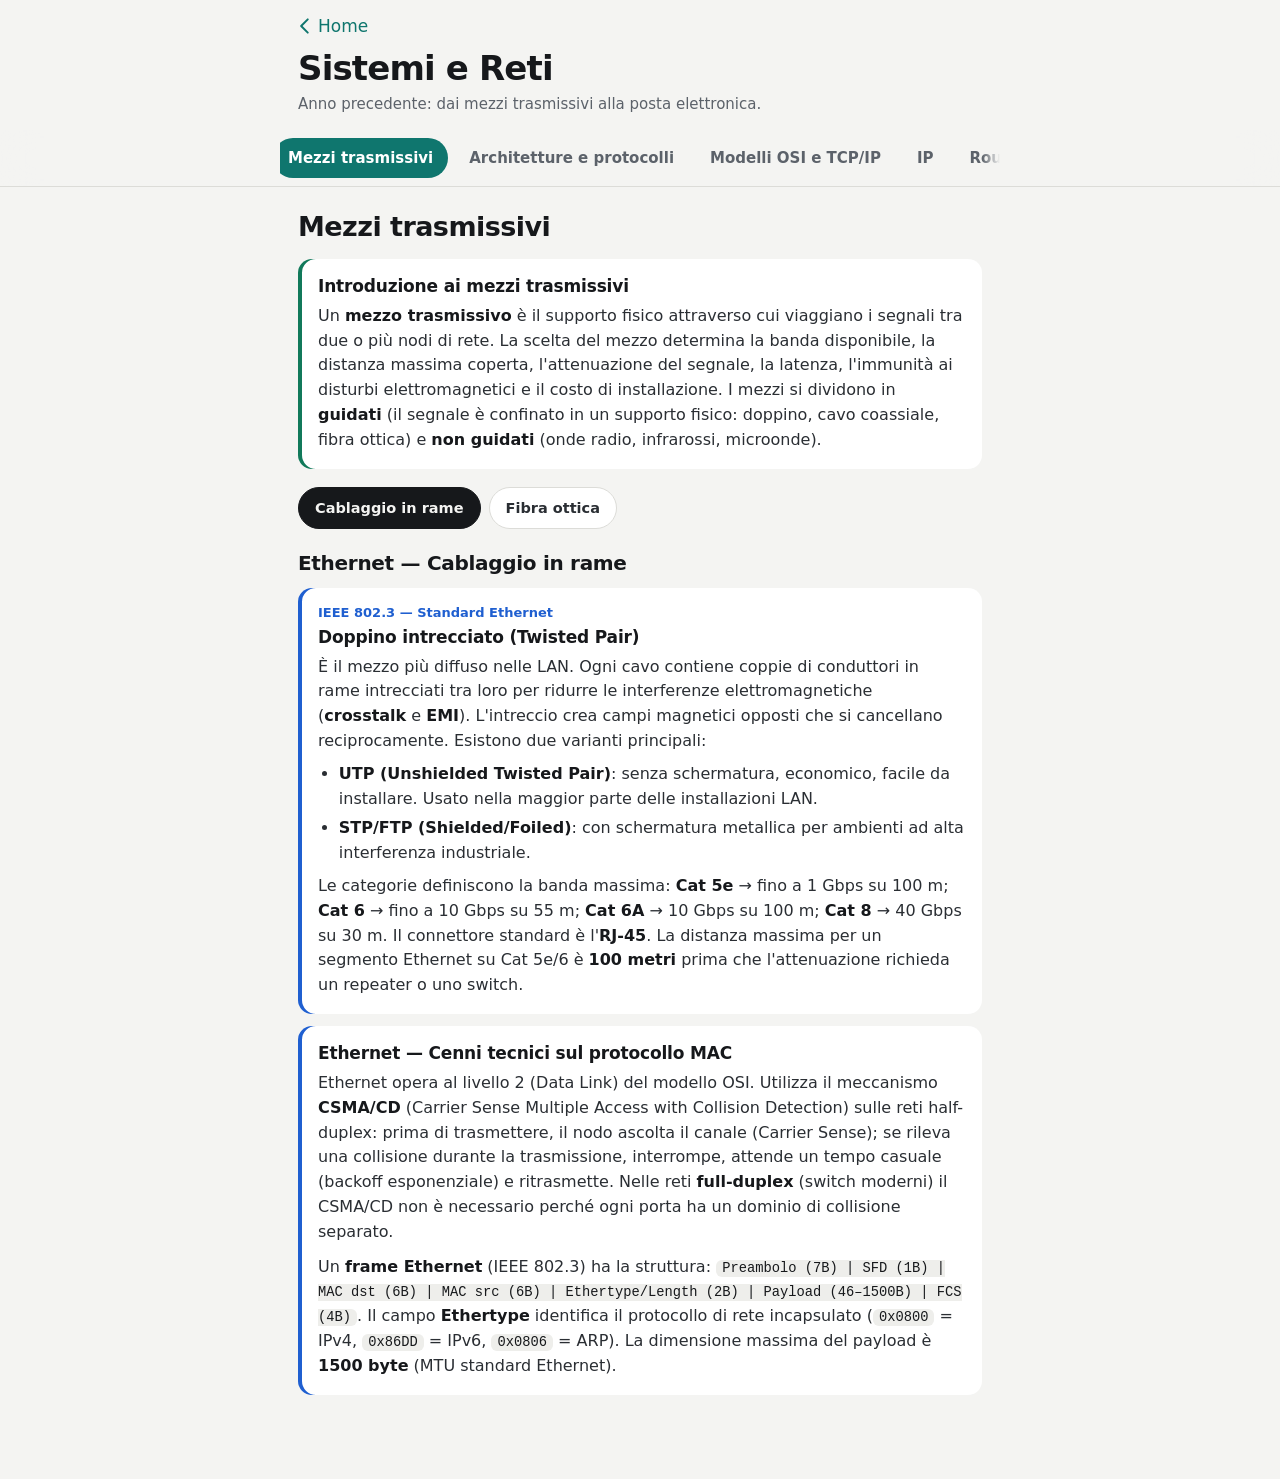
==== docs/anno-precedente/index.html @ b53a3a9b "Rework totale: nuovo stile mobile-first per iPhone (app da schermata Home), pagina anno precedente d" ====
<!DOCTYPE html>
<html lang="it">
<head>
<meta charset="UTF-8">
<meta name="viewport" content="width=device-width, initial-scale=1, viewport-fit=cover">
<meta name="theme-color" content="#f4f4f2" media="(prefers-color-scheme: light)">
<meta name="theme-color" content="#0b0c0e" media="(prefers-color-scheme: dark)">
<meta name="apple-mobile-web-app-capable" content="yes">
<meta name="mobile-web-app-capable" content="yes">
<meta name="apple-mobile-web-app-status-bar-style" content="default">
<meta name="apple-mobile-web-app-title" content="Reti 25/26">
<meta name="format-detection" content="telephone=no">
<title>Sistemi e Reti, anno precedente | SAGGIN s.r.l.</title>
<link rel="manifest" href="../manifest.webmanifest">
<link rel="icon" href="../assets/icon-192.png">
<link rel="apple-touch-icon" href="../assets/icon-180.png">
<link rel="stylesheet" href="../assets/style.css">
</head>
<body class="t-prec">

<header class="page-head">
  <div class="wrap">
    <a class="back" href="../"><svg viewBox="0 0 20 20" fill="none" stroke="currentColor" stroke-width="1.8" stroke-linecap="round" stroke-linejoin="round" aria-hidden="true"><path d="M12.5 4l-6 6 6 6"/></svg>Home</a>
    <h1>Sistemi e Reti</h1>
    <p class="lead">Anno precedente: dai mezzi trasmissivi alla posta elettronica.</p>
  </div>
</header>

<nav class="tabs" aria-label="Capitoli">
  <div class="tabs-inner">
    <button aria-selected="true" data-chapter="mezzi">Mezzi trasmissivi</button>
    <button aria-selected="false" data-chapter="architetture">Architetture e protocolli</button>
    <button aria-selected="false" data-chapter="osi">Modelli OSI e TCP/IP</button>
    <button aria-selected="false" data-chapter="ip">IP</button>
    <button aria-selected="false" data-chapter="router">Router</button>
    <button aria-selected="false" data-chapter="dns">DNS</button>
    <button aria-selected="false" data-chapter="dhcp">DHCP</button>
    <button aria-selected="false" data-chapter="trasporto">Livello trasporto</button>
    <button aria-selected="false" data-chapter="email">Posta elettronica</button>
  </div>
</nav>

<main class="wrap content">

<!-- ===== MEZZI TRASMISSIVI ===== -->
<section id="mezzi" class="section visible">
  <h2 class="chapter-title">Mezzi trasmissivi</h2>

  <div class="block green">
    <div class="btitle">Introduzione ai mezzi trasmissivi</div>
    <p>Un <strong>mezzo trasmissivo</strong> è il supporto fisico attraverso cui viaggiano i segnali tra due o più nodi di rete. La scelta del mezzo determina la banda disponibile, la distanza massima coperta, l'attenuazione del segnale, la latenza, l'immunità ai disturbi elettromagnetici e il costo di installazione. I mezzi si dividono in <strong>guidati</strong> (il segnale è confinato in un supporto fisico: doppino, cavo coassiale, fibra ottica) e <strong>non guidati</strong> (onde radio, infrarossi, microonde).</p>
  </div>

  <div class="sub-nav">
    <button class="on" data-sub="mezzi-rame">Cablaggio in rame</button>
    <button data-sub="mezzi-fibra">Fibra ottica</button>
  </div>

  <div id="mezzi-rame" class="sub-section visible">
    <h3 class="sep">Ethernet — Cablaggio in rame</h3>
    <div class="block blue">
      <div class="byear">IEEE 802.3 — Standard Ethernet</div>
      <div class="btitle">Doppino intrecciato (Twisted Pair)</div>
      <p>È il mezzo più diffuso nelle LAN. Ogni cavo contiene coppie di conduttori in rame intrecciati tra loro per ridurre le interferenze elettromagnetiche (<strong>crosstalk</strong> e <strong>EMI</strong>). L'intreccio crea campi magnetici opposti che si cancellano reciprocamente. Esistono due varianti principali:</p>
      <ul>
        <li><strong>UTP (Unshielded Twisted Pair)</strong>: senza schermatura, economico, facile da installare. Usato nella maggior parte delle installazioni LAN.</li>
        <li><strong>STP/FTP (Shielded/Foiled)</strong>: con schermatura metallica per ambienti ad alta interferenza industriale.</li>
      </ul>
      <p style="margin-top:8px">Le categorie definiscono la banda massima: <strong>Cat 5e</strong> → fino a 1 Gbps su 100 m; <strong>Cat 6</strong> → fino a 10 Gbps su 55 m; <strong>Cat 6A</strong> → 10 Gbps su 100 m; <strong>Cat 8</strong> → 40 Gbps su 30 m. Il connettore standard è l'<strong>RJ-45</strong>. La distanza massima per un segmento Ethernet su Cat 5e/6 è <strong>100 metri</strong> prima che l'attenuazione richieda un repeater o uno switch.</p>
    </div>
    <div class="block blue">
      <div class="btitle">Ethernet — Cenni tecnici sul protocollo MAC</div>
      <p>Ethernet opera al livello 2 (Data Link) del modello OSI. Utilizza il meccanismo <strong>CSMA/CD</strong> (Carrier Sense Multiple Access with Collision Detection) sulle reti half-duplex: prima di trasmettere, il nodo ascolta il canale (Carrier Sense); se rileva una collisione durante la trasmissione, interrompe, attende un tempo casuale (backoff esponenziale) e ritrasmette. Nelle reti <strong>full-duplex</strong> (switch moderni) il CSMA/CD non è necessario perché ogni porta ha un dominio di collisione separato.</p>
      <p>Un <strong>frame Ethernet</strong> (IEEE 802.3) ha la struttura: <code>Preambolo (7B) | SFD (1B) | MAC dst (6B) | MAC src (6B) | Ethertype/Length (2B) | Payload (46–1500B) | FCS (4B)</code>. Il campo <strong>Ethertype</strong> identifica il protocollo di rete incapsulato (<code>0x0800</code> = IPv4, <code>0x86DD</code> = IPv6, <code>0x0806</code> = ARP). La dimensione massima del payload è <strong>1500 byte</strong> (MTU standard Ethernet).</p>
    </div>
  </div>

  <div id="mezzi-fibra" class="sub-section">
    <h3 class="sep">Fibra ottica — Il mezzo ad alte prestazioni</h3>
    <div class="block green">
      <div class="byear">Principio fisico — Riflessione totale interna</div>
      <div class="btitle">Come funziona la fibra ottica</div>
      <p>La fibra ottica trasmette dati sotto forma di <strong>impulsi luminosi</strong> (fotoni) attraverso un sottile filamento di vetro o silice. Il funzionamento si basa sul principio fisico della <strong>riflessione totale interna</strong>: quando un raggio di luce viaggia da un mezzo più denso (core) a uno meno denso (cladding), e l'angolo di incidenza supera il <strong>angolo critico</strong> θ<sub>c</sub>, la luce viene completamente riflessa verso l'interno e non fuoriesce.</p>
      <p>La legge di Snell governa il fenomeno: <code>n₁ · sin(θ₁) = n₂ · sin(θ₂)</code>. Quando <code>θ₁ ≥ θ_c = arcsin(n₂/n₁)</code> si ha riflessione totale. Il <strong>core</strong> ha un indice di rifrazione n₁ leggermente superiore al <strong>cladding</strong> (n₂), tipicamente n₁ ≈ 1.48 e n₂ ≈ 1.46. Intorno al cladding è presente una <strong>jacket</strong> protettiva in polimero. La luce rimane intrappolata nel core e si propaga per rimbalzo lungo tutta la lunghezza della fibra senza dispersione laterale, con attenuazione estremamente bassa (<strong>0.2 dB/km</strong> nella finestra a 1550 nm).</p>
    </div>
    <div class="grid2">
      <div class="card-small green">
        <span class="badge">SMF — Single-Mode Fiber</span>
        <div class="ct">Fibra monomodale</div>
        <ul>
          <li>Diametro del core: <strong>8–10 µm</strong></li>
          <li>Un solo modo di propagazione della luce</li>
          <li>Sorgente luminosa: <strong>laser</strong> (LED non sufficiente)</li>
          <li>Lunghezze d'onda operative: 1310 nm, 1550 nm</li>
          <li>Distanza massima: <strong>decine–centinaia di km</strong></li>
          <li>Banda: praticamente illimitata (Tbps con WDM)</li>
          <li>Dispersione cromatica trascurabile</li>
          <li>Usata in backbone, WAN, reti metropolitane, intercontinentale</li>
        </ul>
      </div>
      <div class="card-small blue">
        <span class="badge">MMF — Multi-Mode Fiber</span>
        <div class="ct">Fibra multimodale</div>
        <ul>
          <li>Diametro del core: <strong>50–62.5 µm</strong></li>
          <li>Più modi di propagazione simultanei</li>
          <li>Sorgente luminosa: <strong>LED o VCSEL</strong></li>
          <li>Lunghezze d'onda operative: 850 nm, 1300 nm</li>
          <li>Distanza massima: <strong>300–550 m</strong> (a 10 Gbps)</li>
          <li>Problema: <strong>dispersione modale</strong> → i modi arrivano in tempi diversi</li>
          <li>Profilo indice step-index o graded-index (riduce la dispersione)</li>
          <li>Usata in LAN, data center, campus</li>
        </ul>
      </div>
    </div>
    <div class="block teal">
      <div class="btitle">Vantaggi della fibra rispetto al rame</div>
      <ul>
        <li><strong>Banda</strong>: ordini di grandezza superiori al rame. Con il <strong>WDM (Wavelength Division Multiplexing)</strong> si trasmettono contemporaneamente decine/centinaia di lunghezze d'onda sullo stesso core, moltiplicando la capacità.</li>
        <li><strong>Attenuazione bassissima</strong>: 0.2 dB/km vs ~10 dB/km del rame → distanze enormi senza amplificazione.</li>
        <li><strong>Immunità EMI</strong>: il segnale è luminoso, non elettrico → nessun disturbo da campi elettromagnetici, nessun crosstalk.</li>
        <li><strong>Sicurezza</strong>: non irradia segnale, difficilissimo da intercettare senza interrompere la comunicazione.</li>
        <li><strong>Leggerezza e dimensioni</strong>: un singolo cavo può contenere centinaia di fibre.</li>
      </ul>
    </div>
  </div>
</section>

<!-- ===== ARCHITETTURE & PROTOCOLLI ===== -->
<section id="architetture" class="section">
  <h2 class="chapter-title">Architetture e protocolli</h2>

  <div class="block green">
    <div class="btitle">Cosa si intende per architettura di rete</div>
    <p>Un'<strong>architettura di rete</strong> definisce la struttura organizzativa dei nodi di comunicazione, i ruoli che essi assumono e le modalità con cui interagiscono. Le due architetture fondamentali sono il modello <strong>client-server</strong> e il modello <strong>peer-to-peer (P2P)</strong>. In client-server un nodo (server) eroga servizi e un altro (client) li consuma, con ruoli asimmetrici e fissi; in P2P ogni nodo può assumere entrambi i ruoli indifferentemente. Parallelamente, il concetto di <strong>protocollo</strong> definisce l'insieme formale di regole sintattiche e semantiche che governano lo scambio di messaggi tra entità comunicanti.</p>
  </div>

  <h3 class="sep">Connection-oriented vs connectionless</h3>
  <div class="grid2">
    <div class="card-small blue">
      <span class="badge">Connection-Oriented</span>
      <div class="ct">Orientato alla connessione</div>
      <p style="margin-bottom:8px">Prima di trasferire dati viene stabilita una <strong>connessione logica</strong> tra mittente e destinatario mediante una procedura di <em>handshake</em>. Questa fase negozia i parametri della sessione (numeri di sequenza, dimensione delle finestre, ecc.) e alloca le risorse necessarie. I dati vengono trasmessi lungo il canale stabilito e la connessione viene esplicitamente chiusa al termine.</p>
      <ul>
        <li>Garantisce ordinamento, affidabilità, controllo di flusso</li>
        <li>Overhead maggiore per l'instaurazione e il teardown</li>
        <li>Stato mantenuto nei nodi per tutta la durata della sessione</li>
        <li><strong>Esempio paradigmatico</strong>: TCP (three-way handshake SYN/SYN-ACK/ACK)</li>
        <li>Usato per trasferimento file, navigazione web, SSH, SMTP</li>
      </ul>
    </div>
    <div class="card-small purple">
      <span class="badge">Connectionless</span>
      <div class="ct">Senza connessione</div>
      <p style="margin-bottom:8px">Non esiste fase di instaurazione della connessione. Ogni unità dati (<strong>datagramma</strong>) è trasmessa in modo indipendente, contiene tutte le informazioni di indirizzamento necessarie e può percorrere percorsi diversi nella rete. Non c'è garanzia di consegna, di ordinamento, né di assenza di duplicati.</p>
      <ul>
        <li>Overhead minimo: nessuna negoziazione, nessuna teardown</li>
        <li>Latenza bassa, adatto a traffico burst</li>
        <li>Nessuno stato mantenuto per la sessione</li>
        <li><strong>Esempio paradigmatico</strong>: UDP, IP, ICMP</li>
        <li>Usato per DNS, streaming real-time, gaming, SNMP, VoIP</li>
      </ul>
    </div>
  </div>

  <h3 class="sep">Stateful vs stateless</h3>
  <div class="grid2">
    <div class="card-small green">
      <span class="badge">Stateful</span>
      <div class="ct">Con mantenimento di stato</div>
      <p style="margin-bottom:8px">Un protocollo (o servizio) è <strong>stateful</strong> quando il server mantiene informazioni sullo stato della sessione tra una richiesta e la successiva. Il server ricorda il contesto della comunicazione: dati già scambiati, autenticazione avvenuta, parametri negoziati.</p>
      <ul>
        <li>Il server tiene in memoria il <em>session state</em> per ogni client attivo</li>
        <li>Consente operazioni dipendenti dal contesto precedente</li>
        <li>Scalabilità più complessa (stato distribuito)</li>
        <li><strong>Esempi</strong>: TCP (mantiene stato di connessione), FTP (mantiene il canale di controllo), firewall stateful (traccia connessioni aperte)</li>
      </ul>
    </div>
    <div class="card-small amber">
      <span class="badge">Stateless</span>
      <div class="ct">Senza mantenimento di stato</div>
      <p style="margin-bottom:8px">Un protocollo è <strong>stateless</strong> quando ogni richiesta è completamente autonoma e indipendente: il server non mantiene alcuna informazione sulle richieste precedenti dello stesso client. Ogni messaggio deve contenere tutte le informazioni necessarie all'elaborazione.</p>
      <ul>
        <li>Scalabilità orizzontale semplice: qualsiasi server può gestire qualsiasi richiesta</li>
        <li>Fault tolerance maggiore: nessuno stato da ripristinare dopo un crash</li>
        <li>Ogni richiesta è autocontenuta</li>
        <li><strong>Esempi</strong>: HTTP/1.x (nativamente stateless; i cookie simulano lo stato), UDP, IP, DNS (ogni query è indipendente)</li>
      </ul>
    </div>
  </div>
  <div class="highlight">La distinzione connection-oriented/connectionless opera a livello di trasporto e riguarda la gestione della sessione di comunicazione. La distinzione stateful/stateless opera a livello applicativo e riguarda il mantenimento del contesto tra richieste successive. I due assi sono ortogonali: si può avere un protocollo connection-oriented stateless (HTTP su TCP) o connectionless stateful (alcuni firewall che tracciano sessioni UDP).</div>
</section>

<!-- ===== OSI / TCP-IP ===== -->
<section id="osi" class="section">
  <h2 class="chapter-title">Modelli OSI e TCP/IP</h2>

  <div class="block green">
    <div class="btitle">Il modello di riferimento: perché stratificare?</div>
    <p>La stratificazione (<strong>layering</strong>) è il principio architetturale fondamentale delle reti moderne. Decompone il problema complesso della comunicazione in strati indipendenti, ciascuno con responsabilità ben definite. Ogni strato offre servizi allo strato superiore tramite un'<strong>interfaccia</strong> e utilizza i servizi dello strato inferiore. Due entità sullo stesso strato in host diversi comunicano tramite un <strong>protocollo</strong> orizzontale. I vantaggi sono: modularità, interoperabilità, possibilità di sostituire l'implementazione di un layer senza toccare gli altri.</p>
  </div>

  <div class="sub-nav">
    <button class="on" data-sub="osi-osimodel">Modello OSI</button>
    <button data-sub="osi-tcpip">Modello TCP/IP</button>
  </div>

  <div id="osi-osimodel" class="sub-section visible">
    <h3 class="sep">Modello OSI — ISO/IEC 7498</h3>
    <div class="card">
      <div class="card-title">I 7 livelli del modello OSI</div>
      <div class="block blue">
        <div class="byear">Layer 7</div>
        <div class="btitle">Application</div>
        <p>Interfaccia con le applicazioni utente. Fornisce servizi di rete direttamente alle applicazioni (HTTP, FTP, SMTP, DNS, SNMP). Gestisce la semantica dei dati scambiati.</p>
      </div>
      <div class="block blue">
        <div class="byear">Layer 6</div>
        <div class="btitle">Presentation</div>
        <p>Traduzione, codifica, compressione e cifratura dei dati. Garantisce che i dati prodotti da un'applicazione siano leggibili da un'altra (es. conversione ASCII↔EBCDIC, TLS/SSL).</p>
      </div>
      <div class="block blue">
        <div class="byear">Layer 5</div>
        <div class="btitle">Session</div>
        <p>Gestione delle sessioni di comunicazione: instaurazione, mantenimento, sincronizzazione e terminazione. Gestisce i checkpoint per recovery dei dati (es. RPC, NetBIOS).</p>
      </div>
      <div class="block teal">
        <div class="byear">Layer 4</div>
        <div class="btitle">Transport <span class="pill imp">TCP / UDP</span></div>
        <p>Comunicazione end-to-end tra processi. Multiplexing tramite porte. Affidabilità (TCP), controllo di flusso, controllo di congestione, o servizio best-effort (UDP). La PDU è il <strong>segmento</strong> (TCP) o <strong>datagramma</strong> (UDP).</p>
      </div>
      <div class="block amber">
        <div class="byear">Layer 3</div>
        <div class="btitle">Network <span class="pill imp">IP / Router</span></div>
        <p>Instradamento (routing) dei pacchetti attraverso reti eterogenee. Indirizzamento logico (IPv4, IPv6). Frammentazione/reassembling. La PDU è il <strong>pacchetto</strong>. Dispositivo chiave: il <strong>router</strong>.</p>
      </div>
      <div class="block amber">
        <div class="byear">Layer 2</div>
        <div class="btitle">Data Link <span class="pill imp">MAC / Switch</span></div>
        <p>Trasmissione affidabile su singolo link fisico. Indirizzamento fisico (MAC address 48 bit). Framing, rilevazione errori (CRC/FCS), controllo di accesso al mezzo (CSMA/CD). La PDU è il <strong>frame</strong>. Dispositivo: <strong>switch</strong>.</p>
      </div>
      <div class="block red" style="margin-bottom:0">
        <div class="byear">Layer 1</div>
        <div class="btitle">Physical</div>
        <p>Trasmissione di bit grezzi sul mezzo fisico. Definisce tensioni, frequenze, codifiche del segnale (NRZ, Manchester), connettori, cablaggi. La PDU è il <strong>bit</strong>.</p>
      </div>
    </div>
  </div>

  <div id="osi-tcpip" class="sub-section">
    <h3 class="sep">Modello TCP/IP — Stack Internet (DoD)</h3>
    <div class="card">
      <div class="card-title">Il modello a 4 layer del TCP/IP</div>
      <p style="margin-bottom:12px">Il modello TCP/IP (detto anche DoD o Internet Model) è il riferimento pratico su cui è costruita Internet. Ha 4 layer che collassano i 7 livelli OSI in un'architettura più pragmatica:</p>
      <div class="block green">
        <div class="byear">Layer 4 — Application</div>
        <p>Incorpora i layer OSI 5, 6, 7. I protocolli applicativi gestiscono direttamente sessione, presentazione e applicazione senza distinzione formale. Esempi: <strong>HTTP/HTTPS, DNS, DHCP, FTP, SMTP, SSH, SNMP, Telnet</strong>.</p>
      </div>
      <div class="block teal">
        <div class="byear">Layer 3 — Transport</div>
        <p>Corrisponde al layer 4 OSI. I due protocolli fondamentali sono <strong>TCP</strong> (connection-oriented, affidabile) e <strong>UDP</strong> (connectionless, best-effort). Fornisce multiplexing via numeri di porta.</p>
      </div>
      <div class="block amber">
        <div class="byear">Layer 2 — Internet</div>
        <p>Corrisponde al layer 3 OSI. Protocollo principale: <strong>IP</strong> (IPv4/IPv6). Responsabile dell'indirizzamento logico e del routing inter-rete. Protocolli ausiliari: <strong>ICMP</strong> (controllo ed errori), <strong>ARP</strong> (risoluzione IP→MAC), <strong>OSPF, BGP</strong> (routing dinamico).</p>
      </div>
      <div class="block red">
        <div class="byear">Layer 1 — Network Access (Link)</div>
        <p>Incorpora i layer OSI 1 e 2. Gestisce la trasmissione fisica e il framing sul singolo link. Dipende dalla tecnologia: Ethernet, Wi-Fi (IEEE 802.11), PPP, DSL, ecc.</p>
      </div>
      <div class="highlight" style="margin-bottom:0">Il modello OSI è un modello di riferimento teorico-normativo; il TCP/IP è il modello implementato realmente. OSI è utile per la didattica e per descrivere le responsabilità; TCP/IP è ciò che gira su ogni dispositivo connesso a Internet.</div>
    </div>
    <div class="card">
      <div class="card-title">Incapsulamento (Encapsulation) — il processo fondamentale</div>
      <p>Quando un'applicazione invia dati, ogni layer aggiunge la propria <strong>intestazione (header)</strong> al payload ricevuto dal layer superiore. Questo processo è detto <strong>incapsulamento</strong>. In ricezione avviene il processo inverso (<strong>decapsulamento</strong>). La PDU (Protocol Data Unit) cambia nome a ogni livello:</p>
      <ul style="margin-top:8px">
        <li>Livello Applicazione → <strong>Message/Data</strong></li>
        <li>Livello Trasporto (TCP) → <strong>Segmento</strong> (aggiunge header TCP)</li>
        <li>Livello Internet (IP) → <strong>Pacchetto/Datagramma IP</strong> (aggiunge header IP)</li>
        <li>Livello Data Link → <strong>Frame</strong> (aggiunge header MAC + FCS)</li>
        <li>Livello Fisico → <strong>Bit</strong></li>
      </ul>
      <p style="margin-top:8px">Due host sullo stesso link fisico comunicano scambiando <strong>frame</strong>; due host su reti diverse comunicano scambiando <strong>pacchetti IP</strong>, ognuno dei quali viene incapsulato in frame diversi a ogni hop intermedio.</p>
    </div>
  </div>
</section>

<!-- ===== IP ===== -->
<section id="ip" class="section">
  <h2 class="chapter-title">IP</h2>

  <div class="block green">
    <div class="btitle">IP — Internet Protocol</div>
    <p>Il protocollo IP opera al livello 3 (Network/Internet) ed è il protocollo di instradamento universale di Internet. È un protocollo <strong>connectionless</strong> e <strong>best-effort</strong>: non offre garanzie di consegna, di ordinamento, né di assenza di duplicati. Ogni pacchetto è instradato indipendentemente dagli altri. L'affidabilità è delegata ai livelli superiori (TCP). IP fornisce due servizi fondamentali: <strong>indirizzamento logico</strong> (indirizzi IP) e <strong>instradamento</strong> (routing) dei datagrammi attraverso reti eterogenee.</p>
  </div>

  <div class="sub-nav">
    <button class="on" data-sub="ip-ipheader">Protocollo IP</button>
    <button data-sub="ip-ipaddr">Indirizzamento IP</button>
  </div>

  <div id="ip-ipheader" class="sub-section visible">
    <h3 class="sep">Header IPv4 — Struttura completa (senza opzionali)</h3>
    <div class="hdr">
      <div class="hdr-ruler"><span>0–7</span><span>8–15</span><span>16–23</span><span>24–31</span></div>
      <div class="hdr-rows">
        <div class="hdr-row"><span class="hdr-off">0</span><div class="hdr-fields">
          <div class="hdr-f green" style="--w:4;min-width:48px">Version<small>4 bit</small></div>
          <div class="hdr-f blue" style="--w:4">IHL<small>4 bit</small></div>
          <div class="hdr-f amber" style="--w:8">DSCP / ToS<small>8 bit</small></div>
          <div class="hdr-f purple" style="--w:16">Total Length<small>16 bit</small></div>
        </div></div>
        <div class="hdr-row"><span class="hdr-off">4</span><div class="hdr-fields">
          <div class="hdr-f red" style="--w:16">Identification<small>16 bit</small></div>
          <div class="hdr-f cyan" style="--w:3;min-width:42px">Flags<small>3 bit</small></div>
          <div class="hdr-f teal" style="--w:13">Fragment Offset<small>13 bit</small></div>
        </div></div>
        <div class="hdr-row"><span class="hdr-off">8</span><div class="hdr-fields">
          <div class="hdr-f amber" style="--w:8">TTL<small>8 bit</small></div>
          <div class="hdr-f blue" style="--w:8">Protocol<small>8 bit</small></div>
          <div class="hdr-f red" style="--w:16">Header Checksum<small>16 bit</small></div>
        </div></div>
        <div class="hdr-row"><span class="hdr-off">12</span><div class="hdr-fields">
          <div class="hdr-f green" style="--w:32">Source IP Address<small>32 bit</small></div>
        </div></div>
        <div class="hdr-row"><span class="hdr-off">16</span><div class="hdr-fields">
          <div class="hdr-f purple" style="--w:32">Destination IP Address<small>32 bit</small></div>
        </div></div>
      </div>
      <div class="hdr-note">Numeri a sinistra: offset in byte. Intestazione minima: 20 byte.</div>
    </div>

    <h3 class="sep">Descrizione dettagliata di ogni campo dell'header IPv4</h3>
    <div class="block green">
      <div class="byear">Version — 4 bit</div>
      <div class="btitle">Versione del protocollo IP</div>
      <p>Indica la versione del protocollo IP. Per IPv4 il valore è <code>0100</code> (decimale 4); per IPv6 è <code>0110</code> (decimale 6). Il router usa questo campo per determinare come interpretare il resto dell'header.</p>
    </div>
    <div class="block blue">
      <div class="byear">IHL (Internet Header Length) — 4 bit</div>
      <div class="btitle">Lunghezza dell'intestazione</div>
      <p>Specifica la lunghezza dell'header IP in <strong>word da 32 bit</strong>. Il valore minimo è 5 (5 × 32 bit = 20 byte, header senza opzioni). Il valore massimo è 15 (15 × 32 bit = 60 byte). È necessario perché il campo Options ha lunghezza variabile. Sapere dove finisce l'header è indispensabile per trovare l'inizio del payload (segmento TCP/UDP).</p>
    </div>
    <div class="block amber">
      <div class="byear">DSCP / Type of Service — 8 bit</div>
      <div class="btitle">Differentiated Services / Qualità del servizio</div>
      <p>Originariamente definito come <strong>ToS (Type of Service)</strong>, ridefinito come <strong>DSCP (Differentiated Services Code Point)</strong>. I 6 bit DSCP più significativi definiscono la classe di traffico per la QoS (Quality of Service): priorità del pacchetto, gestione in caso di congestione (Expedited Forwarding, Assured Forwarding). I 2 bit ECN (Explicit Congestion Notification) segnalano la congestione in rete senza dover scartare pacchetti.</p>
    </div>
    <div class="block purple">
      <div class="byear">Total Length — 16 bit</div>
      <div class="btitle">Lunghezza totale del datagramma IP</div>
      <p>Indica la dimensione totale del datagramma IP in byte, inclusi header e payload. Valore minimo: 20 byte (solo header). Valore massimo teorico: <strong>65.535 byte</strong>. Nella pratica il limite è imposto dalla MTU del link (1500 byte per Ethernet). Quando un datagramma supera la MTU, il router effettua la <strong>frammentazione</strong>.</p>
    </div>
    <div class="block red">
      <div class="byear">Identification — 16 bit</div>
      <div class="btitle">Identificatore del datagramma (per frammentazione)</div>
      <p>Numero identificativo assegnato dal mittente al datagramma. Tutti i frammenti prodotti dalla frammentazione di un singolo datagramma originale condividono lo <strong>stesso valore di Identification</strong>. Il destinatario usa questo campo per raggruppare i frammenti appartenenti allo stesso datagramma originale durante il reassembling.</p>
    </div>
    <div class="block cyan">
      <div class="byear">Flags — 3 bit</div>
      <div class="btitle">Controllo della frammentazione</div>
      <ul>
        <li><strong>Bit 0 (Reserved)</strong>: sempre 0.</li>
        <li><strong>Bit 1 — DF (Don't Fragment)</strong>: se impostato a 1, il router <em>non deve</em> frammentare il pacchetto. Se il pacchetto supera la MTU del link successivo, viene scartato e il mittente riceve un messaggio ICMP "Fragmentation Needed". Usato dal meccanismo <strong>Path MTU Discovery</strong>.</li>
        <li><strong>Bit 2 — MF (More Fragments)</strong>: se impostato a 1, indica che esistono altri frammenti successivi. L'ultimo frammento ha MF = 0. Il destinatario sa che il datagramma è completo quando riceve un frammento con MF = 0.</li>
      </ul>
    </div>
    <div class="block teal">
      <div class="byear">Fragment Offset — 13 bit</div>
      <div class="btitle">Posizione del frammento nel datagramma originale</div>
      <p>Indica la posizione dei dati del frammento rispetto all'inizio del payload del datagramma originale, espressa in <strong>unità di 8 byte</strong>. Il primo frammento ha offset = 0. Il destinatario usa Identification + Fragment Offset per riassemblare correttamente tutti i frammenti nell'ordine giusto, indipendentemente dall'ordine di arrivo.</p>
    </div>
    <div class="block amber">
      <div class="byear">TTL (Time to Live) — 8 bit</div>
      <div class="btitle">Limite di hop per prevenire loop di routing</div>
      <p>Il TTL è decrementato di 1 da ogni router che elabora il pacchetto. Quando raggiunge 0, il router scarta il pacchetto e invia un messaggio <strong>ICMP Time Exceeded</strong> al mittente. Funzione: prevenire che pacchetti con destinazione irraggiungibile circolino indefinitamente nella rete a causa di loop di routing. Valori tipici: 64 (Linux), 128 (Windows), 255 (router Cisco). Lo strumento <strong>traceroute</strong> sfrutta il TTL inviando datagrammi con TTL incrementale per mappare il percorso.</p>
    </div>
    <div class="block blue">
      <div class="byear">Protocol — 8 bit</div>
      <div class="btitle">Protocollo del livello superiore (demultiplexing)</div>
      <p>Identifica il protocollo di livello 4 incapsulato nel payload IP, permettendo al livello IP in ricezione di passare il datagramma al processo corretto (<strong>demultiplexing</strong>). Valori standardizzati da IANA: <code>6</code> = TCP, <code>17</code> = UDP, <code>1</code> = ICMP, <code>89</code> = OSPF, <code>41</code> = IPv6 encapsulato, <code>50</code> = ESP (IPsec).</p>
    </div>
    <div class="block red">
      <div class="byear">Header Checksum — 16 bit</div>
      <div class="btitle">Integrità dell'header IP</div>
      <p>Checksum calcolato solo sull'header IP (non sul payload). Viene ricalcolato da ogni router perché il TTL cambia a ogni hop. Algoritmo: complemento a 1 della somma dei complementi a 1 delle word da 16 bit dell'header. Se il checksum non corrisponde, il datagramma viene scartato silenziosamente. In IPv6 questo campo è stato eliminato per efficienza (la verifica dell'integrità è delegata ai livelli superiori).</p>
    </div>
    <div class="block green">
      <div class="byear">Source / Destination IP Address — 32 bit ciascuno</div>
      <div class="btitle">Indirizzi IP sorgente e destinazione</div>
      <p>Indirizzi IPv4 a 32 bit in notazione puntata (dotted-decimal). L'indirizzo sorgente identifica il mittente del datagramma; l'indirizzo destinazione identifica il ricevente. Sono i campi su cui si basa tutto il processo di routing. Attenzione: in presenza di NAT (Network Address Translation) l'indirizzo sorgente viene modificato dai router di bordo.</p>
    </div>
  </div>

  <div id="ip-ipaddr" class="sub-section">
    <h3 class="sep">Indirizzamento IP — Architettura e struttura</h3>
    <div class="block green">
      <div class="btitle">Perché l'indirizzamento IP?</div>
      <p>In una rete eterogenea composta da tecnologie diverse (Ethernet, Wi-Fi, ATM, PPP...) gli indirizzi fisici (MAC) sono specifici per ogni tecnologia e non sono gerarchici: non è possibile fare routing su di essi. L'indirizzamento IP introduce un <strong>piano di indirizzamento logico, gerarchico e uniforme</strong>, indipendente dalla tecnologia del link fisico sottostante. La gerarchia (rete + host) permette ai router di aggregare le rotte e costruire tabelle di routing scalabili.</p>
    </div>
    <div class="block blue">
      <div class="btitle">Struttura di un indirizzo IPv4</div>
      <p>Un indirizzo IPv4 è composto da <strong>32 bit</strong> divisi in due parti logiche: il <strong>network prefix</strong> (identifica la rete) e il <strong>host portion</strong> (identifica l'host all'interno di quella rete). La suddivisione è determinata dalla <strong>subnet mask</strong>. In notazione CIDR si scrive <code>192.168.1.0/24</code> dove <code>/24</code> indica che i primi 24 bit sono il network prefix.</p>
      <ul style="margin-top:8px">
        <li><strong>Network Address</strong>: tutti i bit host a 0. Es. <code>192.168.1.0/24</code>. Identifica la rete, non è assegnabile a un host.</li>
        <li><strong>Broadcast Address</strong>: tutti i bit host a 1. Es. <code>192.168.1.255/24</code>. Un pacchetto inviato all'indirizzo broadcast è consegnato a tutti gli host della sottorete.</li>
        <li><strong>Indirizzi host</strong>: tutti gli indirizzi tra network e broadcast. In una /24: 256 - 2 = <strong>254 host utilizzabili</strong>.</li>
      </ul>
    </div>
    <div class="block teal">
      <div class="btitle">CIDR — Classless Inter-Domain Routing</div>
      <p>Prima del CIDR esisteva il <strong>classful addressing</strong>: Classe A (/8), Classe B (/16), Classe C (/24). Questo schema era estremamente rigido e causava un enorme spreco di indirizzi (es. un'organizzazione con 300 host doveva ottenere una Classe B con 65.534 indirizzi). Il CIDR ha abolito le classi fisse permettendo prefix di qualsiasi lunghezza (<strong>Variable Length Subnet Masking, VLSM</strong>). Oggi si assegnano blocchi della dimensione strettamente necessaria.</p>
      <p>La subnet mask in CIDR: <code>/24</code> = <code>255.255.255.0</code>; <code>/25</code> = <code>255.255.255.128</code>; <code>/30</code> = <code>255.255.255.252</code> (solo 2 host: usata per link punto-punto tra router).</p>
    </div>
    <div class="block amber">
      <div class="btitle">Indirizzi privati e NAT</div>
      <p>Lo spazio di indirizzamento IPv4 a 32 bit teoricamente permette circa 4,3 miliardi di indirizzi. L'esaurimento degli indirizzi pubblici ha portato a riservare blocchi di indirizzi privati (non instradabili su Internet):</p>
      <ul>
        <li><code>10.0.0.0/8</code> — Classe A privata (16.777.214 host)</li>
        <li><code>172.16.0.0/12</code> — Classe B privata (1.048.574 host)</li>
        <li><code>192.168.0.0/16</code> — Classe C privata (65.534 host)</li>
      </ul>
      <p style="margin-top:8px">Il meccanismo <strong>NAT (Network Address Translation)</strong> permette a host con indirizzi privati di accedere a Internet traducendo gli indirizzi privati in uno o pochi indirizzi pubblici. Il router NAT mantiene una <strong>NAT table</strong> che mappa coppie (IP privato : porta sorgente) ↔ (IP pubblico : porta NAT).</p>
    </div>
    <div class="grid3">
      <div class="card-small green">
        <span class="badge">Indirizzi speciali</span>
        <ul>
          <li><code>0.0.0.0/0</code> — Default route</li>
          <li><code>127.0.0.0/8</code> — Loopback</li>
          <li><code>169.254.0.0/16</code> — APIPA (link-local)</li>
          <li><code>224.0.0.0/4</code> — Multicast</li>
          <li><code>255.255.255.255</code> — Broadcast limitato</li>
        </ul>
      </div>
      <div class="card-small blue">
        <span class="badge">Calcolo rete da CIDR</span>
        <ul>
          <li>IP: <code>192.168.10.130/26</code></li>
          <li>Mask: <code>255.255.255.192</code></li>
          <li>Network: AND bit a bit IP&amp;Mask</li>
          <li>→ <code>192.168.10.128/26</code></li>
          <li>Broadcast: <code>192.168.10.191</code></li>
          <li>Host range: .129 – .190 (62 host)</li>
        </ul>
      </div>
      <div class="card-small amber">
        <span class="badge">Subnetting logica</span>
        <ul>
          <li>Ogni bit sottratto all'host raddoppia il numero di reti</li>
          <li>n bit host → 2<sup>n</sup> - 2 host</li>
          <li>/30 → 4 indirizzi, 2 host</li>
          <li>/29 → 8 indirizzi, 6 host</li>
          <li>/28 → 16 indirizzi, 14 host</li>
          <li>/27 → 32 indirizzi, 30 host</li>
        </ul>
      </div>
    </div>
  </div>
</section>

<!-- ===== ROUTER ===== -->
<section id="router" class="section">
  <h2 class="chapter-title">Router</h2>

  <div class="block green">
    <div class="btitle">Cos'è un Router</div>
    <p>Un <strong>router</strong> è un dispositivo di livello 3 (Network) che interconnette reti diverse e instrada i pacchetti IP tra di esse. A differenza degli switch (che operano a L2 e instradano frame in base agli indirizzi MAC all'interno di una stessa rete), il router prende decisioni di forwarding basate sugli <strong>indirizzi IP di destinazione</strong> dei pacchetti, permettendo la comunicazione tra reti logicamente distinte. Ogni interfaccia del router appartiene a una rete IP diversa e ha un proprio indirizzo IP.</p>
    <p>Il router svolge tre funzioni principali: <strong>Addressing</strong> (assegna e gestisce gli indirizzi IP sulle proprie interfacce), <strong>Routing</strong> (decide il percorso migliore per ogni pacchetto consultando la routing table) e <strong>Fragmentation</strong> (se un pacchetto è troppo grande per il link di uscita, lo suddivide in frammenti più piccoli compatibili con la MTU di quel link).</p>
  </div>

  <h3 class="sep">Componenti hardware interni di un router</h3>
  <div class="grid2">
    <div class="card-small green">
      <span class="badge">CPU (Central Processing Unit)</span>
      <div class="ct">Processore principale</div>
      <p>È il "cervello" del router. Esegue il sistema operativo del router (es. Cisco IOS, JunOS) e i <strong>protocolli di routing dinamico</strong> (OSPF, BGP, RIP, EIGRP). La CPU gestisce anche la configurazione del dispositivo, le sessioni di management (SSH, SNMP), il calcolo delle tabelle di routing e la risposta ai messaggi di controllo come ICMP. Nei router moderni, la CPU non si occupa del forwarding normale dei pacchetti (che avviene in hardware dedicato) ma solo dei pacchetti speciali o delle eccezioni.</p>
    </div>
    <div class="card-small blue">
      <span class="badge">RAM (Random Access Memory)</span>
      <div class="ct">Memoria di lavoro</div>
      <p>È la memoria volatile principale del router. Contiene tutto ciò che il router usa durante il funzionamento: la <strong>routing table</strong> (tabella delle rotte attive, detta anche RIB — Routing Information Base), la <strong>ARP table</strong> (mappatura IP↔MAC), i <strong>buffer dei pacchetti</strong> in transito (code di ingresso e uscita), la configurazione in esecuzione (running-config) e lo stato dei protocolli di routing attivi. Se il router viene spento, tutto il contenuto della RAM viene perso. Più RAM significa routing table più grande e buffer più profondi.</p>
    </div>
    <div class="card-small amber">
      <span class="badge">NVRAM / Flash (Memoria non volatile)</span>
      <div class="ct">Archiviazione persistente</div>
      <p>Il router usa due tipi di memoria permanente. La <strong>NVRAM (Non-Volatile RAM)</strong> contiene la configurazione di avvio (startup-config): le impostazioni salvate che il router carica all'accensione. La memoria <strong>Flash</strong> (simile a una chiavetta USB interna) contiene l'immagine del sistema operativo del router (il firmware). Queste memorie non perdono i dati in assenza di alimentazione. Quando si salva la configurazione con il comando <code>write memory</code>, la running-config dalla RAM viene copiata nella NVRAM.</p>
    </div>
    <div class="card-small teal">
      <span class="badge">Cache / FIB (Forwarding Information Base)</span>
      <div class="ct">Tabella di forwarding veloce</div>
      <p>Per evitare che la CPU debba consultare la routing table completa per ogni singolo pacchetto (operazione lenta), i router moderni mantengono una <strong>FIB (Forwarding Information Base)</strong>: una versione ottimizzata e precompilata della routing table, caricata direttamente nelle <strong>ASIC</strong> (chip hardware dedicati al forwarding). Questa cache hardware consente il <strong>forwarding a velocità di linea</strong> — cioè alla massima velocità del link — senza coinvolgere la CPU. La FIB viene aggiornata ogni volta che la routing table cambia.</p>
    </div>
  </div>

  <h3 class="sep">Porte e matrice di commutazione</h3>
  <div class="grid2">
    <div class="card-small green">
      <span class="badge">Input Ports</span>
      <div class="ct">Porte di ingresso</div>
      <p>Terminano il link fisico in ingresso. Eseguono le funzioni del livello fisico (ricezione segnale), del livello data-link (decapsulamento del frame) e del livello network (lookup nella FIB per determinare la porta di uscita). Le implementazioni moderne eseguono il <strong>lookup a velocità di linea</strong> per evitare colli di bottiglia.</p>
    </div>
    <div class="card-small blue">
      <span class="badge">Switching Fabric</span>
      <div class="ct">Matrice di commutazione</div>
      <p>Il "cuore" del router: trasferisce i pacchetti dalla porta di ingresso a quella di uscita. Tre architetture principali: <strong>via memoria</strong> (tradizionale, collo di bottiglia sul bus), <strong>via bus condiviso</strong> (veloce ma un pacchetto alla volta sul bus), <strong>via rete di interconnessione</strong> (crossbar switch, parallela, alta performance; usata nei router enterprise).</p>
    </div>
    <div class="card-small amber">
      <span class="badge">Output Ports</span>
      <div class="ct">Porte di uscita</div>
      <p>Accodano i pacchetti da trasmettere (<strong>output queue/buffer</strong>), eseguono lo <strong>scheduling</strong> (quale pacchetto trasmettere per primo in caso di congestione: FIFO, WFQ, Priority Queuing) e il framing per il layer data-link del link di uscita. Il buffer è necessario perché i pacchetti possono arrivare più velocemente di quanto possano essere trasmessi.</p>
    </div>
    <div class="card-small teal">
      <span class="badge">Routing Processor</span>
      <div class="ct">Processore di routing</div>
      <p>Esegue i <strong>protocolli di routing</strong> (OSPF, BGP, RIP, EIGRP), mantiene e aggiorna la <strong>Routing Information Base (RIB)</strong>, e calcola la <strong>Forwarding Information Base (FIB)</strong> installata sulle porte di input per il forwarding a velocità di linea. Gestisce anche SNMP, SSH di management, e le configurazioni.</p>
    </div>
  </div>

  <h3 class="sep">Funzioni del router: addressing, routing e fragmentation</h3>
  <div class="block green">
    <div class="byear">Funzione 1</div>
    <div class="btitle">Addressing — Gestione degli indirizzi IP</div>
    <p>Ogni interfaccia fisica del router deve avere un <strong>indirizzo IP</strong> appartenente alla rete a cui è connessa. Questo indirizzo funge da <strong>default gateway</strong> per gli host di quella rete: quando un host deve inviare un pacchetto a una rete diversa dalla propria, lo indirizza al router come primo hop. Il router gestisce anche la propria <strong>ARP table</strong>, associando gli indirizzi IP dei vicini diretti ai loro indirizzi MAC, necessari per costruire i frame di livello 2 sui singoli link.</p>
  </div>
  <div class="block blue">
    <div class="byear">Funzione 2</div>
    <div class="btitle">Routing — Instradamento diretto e indiretto</div>
    <p><strong>Instradamento Diretto</strong>: mittente e destinatario si trovano nella stessa rete IP (stesso network prefix). Il mittente esegue un AND bit a bit tra l'IP di destinazione e la propria subnet mask: se il risultato coincide con il proprio network address, la destinazione è nella stessa rete. Il pacchetto viene consegnato direttamente tramite ARP, senza coinvolgere il router.</p>
    <p><strong>Instradamento Indiretto</strong>: mittente e destinatario si trovano in reti IP diverse. Il mittente invia il pacchetto al <strong>default gateway</strong>. Il router riceve il pacchetto, esamina l'IP di destinazione, consulta la propria <strong>routing table / FIB</strong> e applica il principio del <strong>Longest Prefix Match (LPM)</strong>: tra tutte le voci che matchano l'IP di destinazione, viene selezionata quella con il prefix più lungo (più specifico). Ad ogni hop il router decrementa il <strong>TTL</strong> di 1, ricalcola il <strong>checksum</strong> IP e sostituisce l'indirizzo MAC di destinazione del frame con quello del prossimo hop.</p>
    <p>Le rotte possono essere <strong>statiche</strong> (configurate manualmente, nessun overhead di protocollo, usate per reti piccole) oppure <strong>dinamiche</strong> (apprese tramite protocolli come OSPF, BGP, RIP, EIGRP — si adattano automaticamente ai guasti di rete).</p>
  </div>
  <div class="block amber">
    <div class="byear">Funzione 3</div>
    <div class="btitle">Fragmentation — Frammentazione dei pacchetti</div>
    <p>Ogni link di rete ha una <strong>MTU (Maximum Transmission Unit)</strong>: la dimensione massima di un frame che può essere trasmesso su quel link (Ethernet standard: 1500 byte). Quando un pacchetto IP che deve attraversare un link ha una dimensione superiore alla MTU di quel link, il router esegue la <strong>frammentazione</strong>: suddivide il datagramma originale in più frammenti più piccoli, ciascuno con il proprio header IP.</p>
    <p>Ogni frammento porta lo stesso valore di <strong>Identification</strong> del datagramma originale (così il destinatario sa che appartengono allo stesso messaggio), un <strong>Fragment Offset</strong> che indica la posizione dei suoi dati nel flusso originale, e il flag <strong>MF (More Fragments)</strong> impostato a 1 (tranne l'ultimo frammento). Il riassemblaggio avviene esclusivamente alla <strong>destinazione finale</strong>, non nei router intermedi. Se il bit <strong>DF (Don't Fragment)</strong> è impostato nell'header e il pacchetto supera la MTU, il router scarta il pacchetto e invia un messaggio ICMP al mittente.</p>
  </div>
</section>

<!-- ===== DNS ===== -->
<section id="dns" class="section">
  <h2 class="chapter-title">DNS</h2>

  <div class="block green">
    <div class="btitle">DNS — Domain Name System</div>
    <p>Il <strong>DNS</strong> è il sistema distribuito e gerarchico che risolve i <strong>nomi di dominio</strong> (es. <code>www.example.com</code>) nei corrispondenti indirizzi IP e viceversa. È un'infrastruttura critica di Internet: senza DNS ogni utente dovrebbe memorizzare gli indirizzi IP numerici. Il DNS è progettato come un database distribuito con gerarchia ad albero, non esiste un singolo server centrale. Opera prevalentemente su <strong>UDP porta 53</strong> (per query standard) e su <strong>TCP porta 53</strong> per trasferimenti di zona e query con risposta superiore a 512 byte.</p>
  </div>

  <h3 class="sep">Domain Name Space — struttura gerarchica</h3>
  <div class="block blue">
    <div class="btitle">Root Domain</div>
    <p>La radice dell'albero DNS è il <strong>root domain</strong>, rappresentato da un punto finale implicito (<code>.</code>). Esistono <strong>13 indirizzi IP logici di root server</strong> (lettere da A a M: es. <code>a.root-servers.net</code>), gestiti da diverse organizzazioni mondiali (ICANN, VeriSign, ecc.), replicati tramite <strong>anycast</strong> in centinaia di nodi fisici distribuiti globalmente. Conoscono soltanto i name server autoritativi dei TLD.</p>
  </div>
  <div class="block blue">
    <div class="btitle">TLD — Top Level Domain</div>
    <p>Il primo livello sotto la radice. Si distinguono:</p>
    <ul>
      <li><strong>gTLD (generic)</strong>: <code>.com</code>, <code>.org</code>, <code>.net</code>, <code>.edu</code>, <code>.gov</code>, <code>.int</code>, e i nuovi gTLD (<code>.tech</code>, <code>.io</code>, <code>.ai</code>, ecc.)</li>
      <li><strong>ccTLD (country-code)</strong>: <code>.it</code>, <code>.uk</code>, <code>.de</code>, <code>.fr</code>, <code>.us</code> — assegnati per ISO 3166.</li>
      <li><strong>Infrastructure TLD</strong>: <code>.arpa</code> (usato per DNS inverso, reverse DNS).</li>
    </ul>
    <p style="margin-top:8px">I TLD server conoscono i name server autoritativi per i second-level domain registrati sotto di essi.</p>
  </div>
  <div class="block teal">
    <div class="btitle">Domini, sottodomini e zone DNS</div>
    <p>La gerarchia si estende verso il basso: il <strong>second-level domain</strong> è la parte controllata dall'organizzazione (<code>example</code> in <code>example.com</code>). I <strong>sottodomini</strong> sono ulteriori suddivisioni (<code>mail.example.com</code>, <code>api.example.com</code>). Il nome completo da sinistra alla radice è il <strong>FQDN (Fully Qualified Domain Name)</strong>.</p>
    <p>Una <strong>zona DNS</strong> è una porzione contigua dell'albero dei nomi gestita in modo unitario da un insieme di name server. Una zona può corrispondere a un dominio o essere suddivisa in zone più piccole tramite <strong>delega</strong> (creando una zona figlia con propri name server). La zona è descritta in un file di testo strutturato: il <strong>zone file</strong>.</p>
  </div>

  <h3 class="sep">Name Server — tipologie</h3>
  <div class="grid2">
    <div class="card-small blue">
      <span class="badge">Authoritative Name Server</span>
      <p>Detiene i record DNS ufficiali per una zona. Risponde con <strong>autorità</strong> alle query su nomi di quella zona (flag AA=1 nella risposta). Ha due ruoli: <strong>Primary</strong> (legge i record dal zone file locale, unica fonte di verità) e <strong>Secondary</strong> (copia periodicamente i record dal primary via <strong>Zone Transfer</strong> — AXFR/IXFR — per ridondanza e bilanciamento).</p>
    </div>
    <div class="card-small teal">
      <span class="badge">Recursive Resolver (Caching NS)</span>
      <p>Riceve le query dei client, esegue la risoluzione ricorsiva per conto loro e memorizza le risposte nella cache. È il server DNS configurato nei client (spesso fornito dall'ISP o servizi pubblici come <code>8.8.8.8</code> Google, <code>1.1.1.1</code> Cloudflare). Non ha autorità sui dati che restituisce: è un intermediario.</p>
    </div>
  </div>

  <h3 class="sep">Processo di risoluzione DNS</h3>
  <div class="block green">
    <div class="byear">Risoluzione ricorsiva (Recursive Resolution)</div>
    <div class="btitle">Il resolver fa tutto il lavoro</div>
    <p>Il client invia una query al proprio <strong>resolver ricorsivo</strong> (configurato nel sistema operativo). Il resolver si occupa di <strong>tutta la catena di interrogazioni</strong> e restituisce al client solo la risposta finale. Il client delega completamente la risoluzione al resolver. Questo è il comportamento standard per i client finali (browser, sistema operativo).</p>
    <ul>
      <li>Vantaggio: il client è semplice, non conosce l'architettura DNS.</li>
      <li>Svantaggio: il resolver è sotto pressione — deve gestire migliaia di richieste concorrenti.</li>
    </ul>
  </div>
  <div class="block amber">
    <div class="byear">Risoluzione iterativa (Iterative Resolution)</div>
    <div class="btitle">Il resolver fa i salti, ogni server indica il prossimo</div>
    <p>Nella risoluzione iterativa, il resolver ricorsivo interroga i server uno per volta. Ogni server risponde con il <strong>migliore riferimento disponibile</strong> (referral) verso il server successivo, invece di risolvere completamente. Il resolver deve interrogare autonomamente ogni livello:</p>
    <ol>
      <li>Resolver interroga un <strong>root server</strong> → risposta: "non so, ma ecco i NS per <code>.com</code>"</li>
      <li>Resolver interroga il <strong>TLD server per <code>.com</code></strong> → risposta: "non so, ma ecco i NS per <code>example.com</code>"</li>
      <li>Resolver interroga l'<strong>authoritative NS per <code>example.com</code></strong> → risposta: "l'IP di <code>www.example.com</code> è 93.184.216.34"</li>
      <li>Resolver restituisce la risposta al client e la mette in cache.</li>
    </ol>
    <p style="margin-top:8px">Questo è il meccanismo con cui lavorano effettivamente i resolver ricorsivi verso i server autoritativi.</p>
  </div>
  <div class="block teal">
    <div class="btitle">DNS Cache e TTL</div>
    <p>Ogni risposta DNS include un valore <strong>TTL (Time To Live)</strong> specificato dall'amministratore della zona nel record. Il resolver e i sistemi operativi <strong>memorizzano nella cache</strong> le risposte per la durata del TTL. Durante questo intervallo, le query successive per lo stesso nome vengono risolte localmente senza interrogare i server autoritativi. Benefici: riduzione drastica del traffico DNS globale e diminuzione della latenza percepita dall'utente.</p>
  </div>

  <h3 class="sep">Tipi di record DNS</h3>
  <div class="grid2">
    <div class="card-small green"><span class="badge">A / AAAA</span><p><strong>A</strong>: mappa un hostname a un indirizzo IPv4 (32 bit). <strong>AAAA</strong>: mappa un hostname a un indirizzo IPv6 (128 bit). Sono i record più fondamentali del DNS.</p></div>
    <div class="card-small blue"><span class="badge">NS (Name Server)</span><p>Indica quali sono i name server autoritativi per la zona. Ogni zona deve avere almeno 2 record NS (primario + secondario) per ridondanza.</p></div>
    <div class="card-small teal"><span class="badge">MX (Mail Exchanger)</span><p>Indica il server di posta elettronica responsabile per un dominio. Ha un campo di <strong>priorità</strong>: il server con valore più basso ha la precedenza. Consente di avere più server di posta con priorità diverse.</p></div>
    <div class="card-small amber"><span class="badge">CNAME (Canonical Name)</span><p>Alias: mappa un nome a un altro nome (nome canonico). Es. <code>www.example.com → example.com</code>. Il resolver segue la catena fino a trovare un record A. Un CNAME non può coesistere con altri record sullo stesso nodo.</p></div>
    <div class="card-small red"><span class="badge">PTR (Pointer)</span><p>Usato per il <strong>DNS inverso</strong> (reverse DNS): mappa un indirizzo IP a un hostname. I record PTR sono nella zona speciale <code>in-addr.arpa</code> (IPv4) o <code>ip6.arpa</code> (IPv6). Usati da sistemi anti-spam e logging.</p></div>
    <div class="card-small gray"><span class="badge">SOA (Start of Authority)</span><p>Record obbligatorio per ogni zona. Contiene: nome del primary NS, email dell'amministratore, serial number (versione del zone file), refresh/retry/expire per i secondari, e TTL minimo.</p></div>
    <div class="card-small purple"><span class="badge">TXT</span><p>Testo arbitrario. Usato per <strong>SPF</strong> (Sender Policy Framework), <strong>DKIM</strong>, <strong>DMARC</strong> (autenticazione email), verifica del dominio per certificati SSL, e altro.</p></div>
    <div class="card-small cyan"><span class="badge">SRV</span><p>Specifica la posizione di servizi specifici. Formato: <code>_service._proto.name TTL class SRV priority weight port target</code>. Usato da SIP, XMPP, Microsoft AD, ecc.</p></div>
  </div>

  <h3 class="sep">Struttura del messaggio DNS e trasporto</h3>
  <div class="block blue">
    <div class="btitle">Formato del messaggio DNS</div>
    <p>Query e response DNS condividono lo stesso formato di messaggio a 5 sezioni:</p>
    <ul>
      <li><strong>Header (12 byte fissi)</strong>: Transaction ID (16 bit, correlazione query/response), Flags (QR, Opcode, AA, TC, RD, RA, Z, RCODE), contatori delle sezioni (QDCOUNT, ANCOUNT, NSCOUNT, ARCOUNT).</li>
      <li><strong>Question Section</strong>: QNAME (nome richiesto in formato label), QTYPE (tipo di record: A=1, NS=2, CNAME=5, MX=15, AAAA=28...), QCLASS (IN=1 per Internet).</li>
      <li><strong>Answer Section</strong>: RR (Resource Record) che rispondono alla query.</li>
      <li><strong>Authority Section</strong>: RR NS che indicano i name server autoritativi.</li>
      <li><strong>Additional Section</strong>: RR ausiliari, spesso gli A record dei name server citati nella Authority Section (glue records).</li>
    </ul>
    <p style="margin-top:8px">Il campo <strong>TC (Truncation)</strong> nell'header è impostato a 1 se la risposta è stata troncata perché supera i 512 byte consentiti su UDP. In quel caso il client deve ripetere la query su <strong>TCP porta 53</strong>. Con <strong>EDNS0</strong> (Extension Mechanisms for DNS) è possibile negoziare payload UDP fino a 4096 byte, riducendo il ricorso a TCP.</p>
  </div>
</section>

<!-- ===== DHCP ===== -->
<section id="dhcp" class="section">
  <h2 class="chapter-title">DHCP</h2>

  <div class="block green">
    <div class="btitle">DHCP — Dynamic Host Configuration Protocol</div>
    <p>Il <strong>DHCP</strong> è un protocollo applicativo che automatizza la configurazione IP dei dispositivi su una rete. Senza DHCP, ogni host richiederebbe configurazione manuale di tutti i parametri di rete, con rischio di conflitti e errori. DHCP è un'<strong>estensione di BOOTP</strong> (Bootstrap Protocol), opera sul modello <strong>client-server</strong> e si basa su messaggi <strong>broadcast</strong>: il client, non avendo ancora un indirizzo IP, non può effettuare comunicazioni unicast verso il server.</p>
  </div>
  <div class="block blue">
    <div class="btitle">Parametri forniti dal server DHCP</div>
    <ul>
      <li><strong>Indirizzo IP</strong> dell'host (dal pool configurato)</li>
      <li><strong>Subnet mask</strong> della rete</li>
      <li><strong>Default gateway</strong> (indirizzo del router di accesso)</li>
      <li><strong>DNS server</strong> (indirizzi dei resolver DNS da usare)</li>
      <li><strong>Lease time</strong> (durata del prestito dell'indirizzo IP)</li>
      <li>Opzionalmente: WINS server, NTP server, domain name, proxy, ecc.</li>
    </ul>
  </div>
  <div class="block amber">
    <div class="btitle">Livello operativo e porte</div>
    <p>DHCP opera al <strong>livello applicativo (L7)</strong> utilizzando il protocollo di trasporto <strong>UDP</strong> perché è un protocollo broadcast e non richiede la garanzia di consegna di TCP. Le porte standard sono:</p>
    <ul>
      <li><strong>UDP porta 67</strong>: utilizzata dal server DHCP per ricevere le richieste dai client.</li>
      <li><strong>UDP porta 68</strong>: utilizzata dal client DHCP per ricevere le risposte dal server.</li>
    </ul>
    <p style="margin-top:8px">Poiché DHCP è basato su broadcast, i messaggi non attraversano i router per default. In reti con più sottoreti, si configura un <strong>DHCP Relay Agent</strong> (solitamente il router di accesso) che intercetta le richieste DHCP broadcast locali e le inoltra in unicast al server DHCP centralizzato, reinserendo nell'opzione <strong>giaddr</strong> l'indirizzo dell'interfaccia del relay.</p>
  </div>

  <h3 class="sep">Processo DORA — Le 4 fasi di configurazione</h3>
  <div class="block green">
    <div class="byear">Fase 1 — DISCOVER</div>
    <div class="btitle">DHCPDISCOVER — Il client si annuncia</div>
    <p>Il client, privo di indirizzo IP, invia un messaggio <strong>DHCPDISCOVER</strong> come <strong>broadcast</strong> a livello IP (<code>255.255.255.255</code>) e MAC (<code>FF:FF:FF:FF:FF:FF</code>), con indirizzo sorgente IP <code>0.0.0.0</code>. Il messaggio contiene il <strong>MAC address</strong> del client come identificatore e la porta sorgente UDP 68. Tutti i server DHCP sulla rete ricevono questo messaggio. L'obiettivo è scoprire quali server DHCP sono disponibili.</p>
  </div>
  <div class="block teal">
    <div class="byear">Fase 2 — OFFER</div>
    <div class="btitle">DHCPOFFER — Il server propone un indirizzo</div>
    <p>Ogni server DHCP che riceve il DISCOVER risponde con un messaggio <strong>DHCPOFFER</strong> in <strong>broadcast</strong> (o unicast se il client lo supporta), contenente: l'<strong>indirizzo IP offerto</strong> (scelto dal pool disponibile e temporaneamente riservato), la <strong>subnet mask</strong>, il <strong>gateway predefinito</strong>, i <strong>DNS server</strong>, la <strong>durata del lease</strong> proposta, e l'<strong>indirizzo IP del server DHCP</strong> offerente (campo Server Identifier). Il campo MAC del client consente al client di riconoscere la propria offer.</p>
  </div>
  <div class="block amber">
    <div class="byear">Fase 3 — REQUEST</div>
    <div class="btitle">DHCPREQUEST — Il client sceglie un'offerta</div>
    <p>Il client può ricevere più DHCPOFFER da più server. Seleziona la prima offerta ricevuta (tipicamente) e invia un messaggio <strong>DHCPREQUEST</strong> in <strong>broadcast</strong> (ancora, perché non ha ancora un IP confermato) che contiene il <strong>Server Identifier</strong> del server scelto. Questo messaggio ha due funzioni: conferma al server scelto che accetta la sua offerta, e informa tutti gli altri server che le loro offerte sono rifiutate (permettendo loro di liberare gli indirizzi temporaneamente riservati e riportarli nel pool). Il DHCPREQUEST viene anche usato per il rinnovo del lease.</p>
  </div>
  <div class="block red">
    <div class="byear">Fase 4 — ACKNOWLEDGE</div>
    <div class="btitle">DHCPACK — Il server conferma la configurazione</div>
    <p>Il server selezionato invia un messaggio <strong>DHCPACK</strong> al client contenente la configurazione definitiva: indirizzo IP assegnato, subnet mask, gateway, DNS, e la <strong>durata del lease</strong>. Con la ricezione dell'ACK il client esegue un controllo ARP (<strong>Gratuitous ARP</strong>) per verificare che nessun altro host nella rete stia già usando quell'indirizzo IP (conflitto). Se nessuno risponde, il client applica la configurazione e l'interfaccia di rete diventa operativa.</p>
  </div>

  <h3 class="sep">Gestione del lease — Rinnovo e scadenza</h3>
  <div class="card">
    <div class="card-title">Lease time e meccanismo di rinnovo</div>
    <div class="block teal">
      <div class="byear">Primo tentativo — al 50% del Lease Time (T₁ = 0.5T)</div>
      <p>Quando è trascorso il 50% del lease time, il client invia un messaggio <strong>DHCPREQUEST</strong> in <strong>unicast</strong> direttamente al server DHCP originale (di cui conosce l'IP). Se il server risponde con <strong>DHCPACK</strong>, il lease viene rinnovato (T riparte da zero).</p>
    </div>
    <div class="block amber">
      <div class="byear">Secondo tentativo — finestra 50%–87.5%</div>
      <p>Se il primo tentativo è fallito e il client si riavvia nel periodo tra il 50% e l'87.5% del lease time, all'avvio tenta nuovamente di rinnovare inviando un <strong>DHCPREQUEST unicast</strong> allo stesso server.</p>
    </div>
    <div class="block red">
      <div class="byear">Terzo tentativo — all'87.5% del Lease Time (T₂ = 0.875T)</div>
      <p>All'87.5% del lease time, il client invia un <strong>DHCPREQUEST broadcast</strong> a qualsiasi server DHCP disponibile sulla rete. Se almeno un server risponde con DHCPACK, il lease viene rinnovato.</p>
    </div>
    <div class="block gray" style="margin-bottom:0">
      <div class="byear">Scadenza del lease</div>
      <p>Allo scadere del lease time senza rinnovo riuscito, il client <strong>rilascia l'indirizzo IP</strong> (opzionalmente invia un <strong>DHCPRELEASE</strong> al server) e l'interfaccia di rete torna non configurata. Il client riavvia il processo DORA completo inviando un nuovo DHCPDISCOVER in broadcast.</p>
    </div>
  </div>
</section>

<!-- ===== LIVELLO TRASPORTO ===== -->
<section id="trasporto" class="section">
  <h2 class="chapter-title">Livello trasporto</h2>

  <div class="block green">
    <div class="btitle">Il livello di trasporto: comunicazione end-to-end</div>
    <p>Il livello di trasporto si occupa della comunicazione diretta tra i processi applicativi in esecuzione sugli host di una rete. Mentre il livello IP garantisce solo il trasporto del pacchetto da un host all'altro (senza garanzie), il livello di trasporto offre servizi aggiuntivi ai processi: multiplexing tramite porte, controllo degli errori, ordinamento dei dati. I due protocolli fondamentali sono <strong>TCP</strong> (affidabile, orientato alla connessione) e <strong>UDP</strong> (veloce, senza connessione).</p>
  </div>

  <a class="link-row" href="approfondimento/">
    <b>Approfondimenti sul trasporto</b>
    <span>Le porte, il controllo degli errori in TCP, il three-way handshake.</span>
  </a>

  <div class="sub-nav">
    <button class="on" data-sub="trasporto-tcp">TCP</button>
    <button data-sub="trasporto-udp">UDP</button>
    <button data-sub="trasporto-sliding">Sliding window</button>
    <button data-sub="trasporto-confronto">TCP vs UDP</button>
  </div>

  <!-- TCP -->
  <div id="trasporto-tcp" class="sub-section visible">
    <div class="block green">
      <div class="btitle">TCP — Transmission Control Protocol</div>
      <p>TCP è il protocollo di trasporto <strong>connection-oriented, full-duplex, affidabile e orientato al flusso di byte</strong>. Offre: garanzia di consegna di tutti i byte, ordinamento (i byte arrivano nell'ordine in cui sono stati inviati), controllo di flusso (non sovraccaricare il ricevitore), controllo di congestione (non sovraccaricare la rete), rilevazione e correzione degli errori. Opera tra coppie di socket (IP:porta) e mantiene stato per tutta la durata della connessione (<strong>stateful</strong>). TCP segmenta il flusso di byte in <strong>segmenti TCP</strong> che vengono incapsulati in datagrammi IP.</p>
    </div>

    <h3 class="sep">Three-way handshake — Apertura della connessione</h3>
    <div class="block blue">
      <div class="btitle">Instaurazione della connessione TCP</div>
      <p>Prima di qualsiasi scambio di dati, TCP deve instaurare la connessione tramite una procedura a tre passi (<strong>3-way handshake</strong>) che sincronizza i <strong>numeri di sequenza</strong> iniziali (ISN) di entrambi i lati:</p>
      <ul>
        <li><strong>Step 1 — SYN</strong>: il client invia un segmento con il flag <strong>SYN=1</strong> e un numero di sequenza casuale <strong>ISN_C</strong>. Il client entra nello stato <code>SYN_SENT</code>.</li>
        <li><strong>Step 2 — SYN-ACK</strong>: il server riceve il SYN, entra nello stato <code>SYN_RECEIVED</code>, e risponde con i flag <strong>SYN=1</strong> e <strong>ACK=1</strong>. Il campo Acknowledgment Number è <code>ISN_C + 1</code>. Il server include il proprio <strong>ISN_S</strong>.</li>
        <li><strong>Step 3 — ACK</strong>: il client risponde con <strong>ACK=1</strong>. Il campo Acknowledgment Number è <code>ISN_S + 1</code>. La connessione è ora <code>ESTABLISHED</code> su entrambi i lati.</li>
      </ul>
      <p style="margin-top:8px">La randomizzazione degli ISN è fondamentale per la sicurezza: previene attacchi <strong>TCP Session Hijacking</strong> e <strong>IP Spoofing</strong>. La chiusura della connessione avviene con uno scambio <strong>FIN/ACK</strong> a 4 passi (four-way teardown), o con un <strong>RST</strong> per chiusura immediata abortiva.</p>
    </div>

    <h3 class="sep">TCP Header — Struttura completa</h3>
    <div class="hdr">
      <div class="hdr-ruler"><span>0–7</span><span>8–15</span><span>16–23</span><span>24–31</span></div>
      <div class="hdr-rows">
        <div class="hdr-row"><span class="hdr-off">0</span><div class="hdr-fields">
          <div class="hdr-f blue" style="--w:16">Source Port<small>16 bit</small></div>
          <div class="hdr-f purple" style="--w:16">Destination Port<small>16 bit</small></div>
        </div></div>
        <div class="hdr-row"><span class="hdr-off">4</span><div class="hdr-fields">
          <div class="hdr-f green" style="--w:32">Sequence Number<small>32 bit</small></div>
        </div></div>
        <div class="hdr-row"><span class="hdr-off">8</span><div class="hdr-fields">
          <div class="hdr-f amber" style="--w:32">Acknowledgment Number<small>32 bit</small></div>
        </div></div>
        <div class="hdr-row"><span class="hdr-off">12</span><div class="hdr-fields">
          <div class="hdr-f red" style="--w:4">Data Offset<small>4</small></div>
          <div class="hdr-f gray" style="--w:3;min-width:34px">Res<small>3</small></div>
          <div class="hdr-f cyan" style="--w:9">Flags<small>NS CWR ECE URG ACK PSH RST SYN FIN</small></div>
          <div class="hdr-f teal" style="--w:16">Window Size<small>16 bit</small></div>
        </div></div>
        <div class="hdr-row"><span class="hdr-off">16</span><div class="hdr-fields">
          <div class="hdr-f red" style="--w:16">Checksum<small>16 bit</small></div>
          <div class="hdr-f purple" style="--w:16">Urgent Pointer<small>16 bit</small></div>
        </div></div>
        <div class="hdr-row"><span class="hdr-off">20+</span><div class="hdr-fields">
          <div class="hdr-f opt" style="--w:32">Options (variabile, padding a multiplo di 32 bit)</div>
        </div></div>
      </div>
      <div class="hdr-note">Numeri a sinistra: offset in byte. Intestazione minima: 20 byte.</div>
    </div>

    <h3 class="sep">Descrizione dettagliata dei campi TCP</h3>
    <div class="block blue">
      <div class="byear">Source Port / Destination Port — 16 bit ciascuno</div>
      <p>Identificano il processo mittente e destinatario tramite il numero di porta (0–65535). La coppia <code>(IP sorgente, porta sorgente, IP destinazione, porta destinazione)</code> forma una <strong>connessione TCP univoca (socket pair)</strong>. Le porte 0–1023 sono <em>well-known</em> (HTTP=80, HTTPS=443, SSH=22, FTP=21). Le porte 1024–49151 sono <em>registered</em>. Le porte 49152–65535 sono porte effimere assegnate dinamicamente ai client.</p>
    </div>
    <div class="block green">
      <div class="byear">Sequence Number — 32 bit</div>
      <p>Numero che identifica la posizione nel flusso di byte del <strong>primo byte di payload</strong> contenuto in questo segmento. Permette al ricevitore di riordinare i segmenti arrivati fuori sequenza e di rilevare i duplicati. Nel segmento SYN, il Sequence Number contiene l'ISN (Initial Sequence Number) scelto casualmente. Con 32 bit il numero wrappa a 0 dopo 4 GB di dati trasmessi.</p>
    </div>
    <div class="block amber">
      <div class="byear">Acknowledgment Number — 32 bit</div>
      <p>Valido solo se il flag ACK è impostato. Contiene il numero di sequenza del <strong>prossimo byte che il ricevitore si aspetta</strong> di ricevere. Implementa un ACK cumulativo: un valore ACK=N conferma la ricezione di tutti i byte fino a N-1. Questo campo è il meccanismo base della conferma di ricezione e del controllo degli errori in TCP.</p>
    </div>
    <div class="block red">
      <div class="byear">Data Offset — 4 bit</div>
      <p>Indica la lunghezza dell'header TCP in <strong>word da 32 bit</strong> (analogamente all'IHL in IP). Valore minimo: 5 (20 byte, senza opzioni). Valore massimo: 15 (60 byte). Necessario per determinare dove inizia il payload dato che il campo Options ha lunghezza variabile.</p>
    </div>
    <div class="block cyan">
      <div class="byear">Flags di controllo — 9 bit (URG, ACK, PSH, RST, SYN, FIN + NS, CWR, ECE)</div>
      <div class="btitle">I flag TCP — significato operativo</div>
      <ul>
        <li><strong>SYN</strong>: sincronizzazione — usato nell'apertura della connessione (handshake).</li>
        <li><strong>ACK</strong>: acknowledgment — il campo Acknowledgment Number è valido.</li>
        <li><strong>FIN</strong>: fine — il mittente ha terminato l'invio di dati (chiusura ordinata).</li>
        <li><strong>RST</strong>: reset — chiusura immediata e abortiva della connessione.</li>
        <li><strong>PSH</strong>: push — il ricevitore deve consegnare immediatamente i dati all'applicazione senza attendere il riempimento del buffer.</li>
        <li><strong>URG</strong>: urgent — il campo Urgent Pointer è valido; i dati urgenti devono essere processati con priorità.</li>
        <li><strong>ECE / CWR</strong>: usati con ECN (Explicit Congestion Notification) per segnalare la congestione senza perdita di pacchetti.</li>
        <li><strong>NS</strong>: nonce sum — sperimentale, protezione contro alterazioni accidentali dei bit ECN.</li>
      </ul>
    </div>
    <div class="block teal">
      <div class="byear">Window Size — 16 bit</div>
      <div class="btitle">Dimensione della finestra di ricezione — controllo di flusso</div>
      <p>Indica il numero di byte che il <strong>ricevitore</strong> è in grado di accettare nel proprio buffer di ricezione. Il mittente non deve trasmettere più byte non ancora confermati di quanti indicato dalla Window Size del ricevitore. Valore massimo nominale: 65.535 byte. Con l'opzione <strong>Window Scale</strong> la finestra può essere moltiplicata per un fattore fino a 2<sup>14</sup>, raggiungendo fino a ~1 GB di finestra. Se Window Size = 0, il mittente deve fermarsi (zero-window probing).</p>
    </div>
    <div class="block red">
      <div class="byear">Checksum — 16 bit</div>
      <p>Verifica l'integrità dell'header TCP <strong>e del payload</strong> applicativo. A differenza del checksum IP (solo header), il checksum TCP copre anche i dati. Il calcolo include uno <strong>pseudo-header</strong> contenente IP sorgente, IP destinazione, protocollo (6) e lunghezza TCP. In TCP il checksum è <strong>obbligatorio</strong>.</p>
    </div>
    <div class="block purple">
      <div class="byear">Urgent Pointer — 16 bit</div>
      <p>Valido solo se il flag URG è impostato. Indica un offset positivo dal numero di sequenza corrente che punta all'ultimo byte urgente nel segmento. I dati urgenti (out-of-band) vengono consegnati all'applicazione con priorità rispetto al flusso normale. Poco usato nella pratica moderna.</p>
    </div>
  </div>

  <!-- UDP -->
  <div id="trasporto-udp" class="sub-section">
    <div class="block green">
      <div class="btitle">UDP — User Datagram Protocol</div>
      <p>UDP è il protocollo di trasporto <strong>connectionless, senza stato (stateless), inaffidabile e best-effort</strong>. Non offre garanzie di consegna, né di ordinamento, né di rilevazione di duplicati. Non prevede handshake, controllo di flusso, né controllo di congestione. Ogni datagramma UDP è completamente indipendente dagli altri e può percorrere percorsi diversi nella rete. L'header UDP è <strong>fisso a 8 byte</strong>, contro i 20+ byte di TCP.</p>
    </div>

    <h3 class="sep">Struttura dell'header UDP</h3>
    <div class="hdr">
      <div class="hdr-ruler"><span>0–7</span><span>8–15</span><span>16–23</span><span>24–31</span></div>
      <div class="hdr-rows">
        <div class="hdr-row"><span class="hdr-off">0</span><div class="hdr-fields">
          <div class="hdr-f purple" style="--w:16">Source Port<small>16 bit</small></div>
          <div class="hdr-f blue" style="--w:16">Destination Port<small>16 bit</small></div>
        </div></div>
        <div class="hdr-row"><span class="hdr-off">4</span><div class="hdr-fields">
          <div class="hdr-f teal" style="--w:16">Length<small>16 bit</small></div>
          <div class="hdr-f amber" style="--w:16">Checksum<small>16 bit</small></div>
        </div></div>
        <div class="hdr-row"><span class="hdr-off">8+</span><div class="hdr-fields">
          <div class="hdr-f opt" style="--w:32">Data (payload — variabile)</div>
        </div></div>
      </div>
      <div class="hdr-note">Numeri a sinistra: offset in byte.</div>
    </div>

    <h3 class="sep">Descrizione dei campi dell'header UDP</h3>
    <div class="grid2">
      <div class="block purple">
        <div class="byear">Source Port — 16 bit</div>
        <p>Numero di porta del processo mittente. Consente al destinatario di inviare risposte. In alcuni protocolli (es. DNS query da client) può essere una porta effimera casuale assegnata dal SO.</p>
      </div>
      <div class="block blue">
        <div class="byear">Destination Port — 16 bit</div>
        <p>Numero di porta del processo destinatario. Porte well-known rilevanti per UDP: DNS (53), DHCP server (67), DHCP client (68), TFTP (69), SNMP (161), NTP (123), RIP (520), QUIC (443).</p>
      </div>
      <div class="block teal">
        <div class="byear">Length — 16 bit</div>
        <p>Lunghezza totale del datagramma UDP in byte, inclusi header (8 byte fissi) e payload. Valore minimo: 8 (datagramma senza payload). Dimensione massima del payload: 65.535 - 8 = 65.527 byte.</p>
      </div>
      <div class="block amber">
        <div class="byear">Checksum — 16 bit</div>
        <p>Verifica dell'integrità di header e payload. In IPv4 il checksum UDP è <strong>opzionale</strong> (un valore di 0 indica che non è stato calcolato); in IPv6 è <strong>obbligatorio</strong>. Come in TCP, il calcolo include uno pseudo-header con IP sorgente, IP destinazione, protocollo (17=UDP) e lunghezza.</p>
      </div>
    </div>

    <h3 class="sep">Quando si usa UDP</h3>
    <div class="block green">
      <div class="btitle">Casi d'uso di UDP rispetto a TCP</div>
      <ul>
        <li><strong>Latenza ultra-bassa</strong>: il round-trip dell'handshake TCP è inaccettabile. UDP trasmette immediatamente. Usato in: DNS, DHCP, NTP, giochi online, VoIP, videoconferenze (WebRTC).</li>
        <li><strong>Perdita tollerabile</strong>: in streaming audio/video real-time, un pacchetto perso causa al massimo un breve glitch; la ritrasmissione arriverebbe troppo tardi per essere utile.</li>
        <li><strong>Multicast/Broadcast</strong>: TCP è point-to-point. UDP supporta nativamente multicast e broadcast. Usato da: DHCP, RIP, mDNS, SSDP.</li>
        <li><strong>Applicazioni con affidabilità personalizzata</strong>: QUIC (HTTP/3) usa UDP ma implementa multiplexing di stream, controllo di congestione e crittografia a livello applicativo.</li>
        <li><strong>Transazioni semplici richiesta-risposta</strong>: DNS, SNMP, TFTP — un singolo scambio di messaggi dove l'overhead del TCP non vale la pena.</li>
      </ul>
    </div>
  </div>

  <!-- SLIDING WINDOW -->
  <div id="trasporto-sliding" class="sub-section">
    <div class="card">
      <div class="card-title">Sliding Window — Finestra scorrevole</div>
      <div class="block blue">
        <div class="btitle">Il problema: stop-and-wait</div>
        <p>Senza la sliding window, TCP userebbe un approccio detto <strong>stop-and-wait</strong>: il mittente invia un segmento, poi si ferma e aspetta che il destinatario risponda con un ACK prima di poter inviare il segmento successivo. Su una connessione con latenza alta (es. un link intercontinentale con RTT di 150 ms) si potrebbero inviare solo pochi segmenti al secondo, sprecando la quasi totalità della banda disponibile.</p>
      </div>
      <div class="block green">
        <div class="btitle">La soluzione: più segmenti contemporaneamente in volo</div>
        <p>La sliding window risolve il problema permettendo al mittente di inviare <strong>più segmenti consecutivi senza aspettare l'ACK di ognuno</strong>. Questi segmenti si trovano "in volo" sulla rete contemporaneamente. La finestra definisce il numero massimo di byte che possono essere in volo in ogni momento. Finché la finestra non è piena, il mittente può continuare a inviare.</p>
      </div>
      <div class="block teal">
        <div class="btitle">Come è organizzato il buffer del mittente</div>
        <ul>
          <li><strong>Zona 1 — Inviati e confermati</strong>: il destinatario ha già ricevuto e confermato questi dati con un ACK. Possono essere eliminati dal buffer.</li>
          <li><strong>Zona 2 — Inviati ma non ancora confermati (in-flight)</strong>: il mittente li mantiene in memoria perché, se scade il timer di ritrasmissione, dovrà rispedirli. Occupano spazio nella finestra corrente.</li>
          <li><strong>Zona 3 — Non inviati ma dentro la finestra (usable window)</strong>: dati pronti per essere trasmessi immediatamente, senza aspettare ulteriori ACK.</li>
          <li><strong>Zona 4 — Oltre la finestra</strong>: dati che il mittente non può ancora inviare perché la finestra è piena o perché il ricevitore non ha ancora dichiarato di avere abbastanza spazio nel buffer.</li>
        </ul>
      </div>
      <div class="block amber">
        <div class="btitle">Due finestre che lavorano insieme: rwnd e cwnd</div>
        <ul>
          <li><strong>rwnd (Receive Window)</strong>: è comunicata dal <em>ricevitore</em> al mittente tramite il campo Window Size dell'header TCP. Indica quanti byte il ricevitore riesce ad accettare nel suo buffer in quel momento. Questo meccanismo si chiama <strong>controllo di flusso</strong>.</li>
          <li><strong>cwnd (Congestion Window)</strong>: è gestita dal <em>mittente</em> in modo autonomo e stima quanti dati la <em>rete</em> riesce a gestire senza andare in congestione. Questo meccanismo si chiama <strong>controllo di congestione</strong>.</li>
        </ul>
        <p style="margin-top:8px">La finestra effettiva è sempre il <strong>minimo</strong> tra rwnd e cwnd.</p>
      </div>
      <div class="block purple">
        <div class="btitle">Come cresce e si riduce la finestra di congestione (cwnd)</div>
        <ul>
          <li><strong>Slow Start</strong>: all'inizio ogni connessione TCP parte con una cwnd piccola e la aumenta in modo esponenziale ad ogni RTT finché tutto va bene.</li>
          <li><strong>Congestion Avoidance</strong>: quando cwnd supera la soglia <strong>ssthresh</strong>, la crescita diventa lineare: la finestra cresce di un segmento per ogni RTT completo.</li>
          <li><strong>Rilevamento della congestione</strong>: se un ACK non arriva entro il timeout, TCP riduce drasticamente cwnd e riparte con Slow Start. Con <strong>3 ACK duplicati</strong> la reazione è meno drastica: cwnd viene ridotta a metà (<strong>Fast Retransmit e Fast Recovery</strong>).</li>
        </ul>
      </div>
      <div class="block gray" style="margin-bottom:0">
        <div class="btitle">Ritrasmissione e gestione degli errori</div>
        <p>Quando un segmento si perde, il mittente lo scopre o per scadenza del timer <strong>RTO</strong> o per ricezione di tre ACK duplicati. Il meccanismo <strong>SACK (Selective Acknowledgment)</strong> permette al ricevitore di segnalare esattamente quali blocchi di byte ha ricevuto fuori ordine: il mittente può ritrasmettere solo i segmenti effettivamente mancanti, senza rispedire tutto ciò che viene dopo il punto di perdita.</p>
      </div>
    </div>
  </div>

  <!-- CONFRONTO -->
  <div id="trasporto-confronto" class="sub-section">
    <div class="tbl-wrap">
      <table class="tbl cmp">
        <thead>
          <tr><th></th><th class="blue">TCP</th><th class="purple">UDP</th></tr>
        </thead>
        <tbody>
          <tr><th scope="row">Connessione</th><td>Connection-oriented (3-way handshake)</td><td>Connectionless (nessun handshake)</td></tr>
          <tr><th scope="row">Affidabilità</th><td>Garantita (ACK, ritrasmissione, ordinamento)</td><td>Best-effort (nessuna garanzia)</td></tr>
          <tr><th scope="row">Controllo flusso</th><td>Sì (sliding window, rwnd)</td><td>No</td></tr>
          <tr><th scope="row">Controllo congestione</th><td>Sì (AIMD, Slow Start, cwnd)</td><td>No (l'app deve gestirlo)</td></tr>
          <tr><th scope="row">Overhead header</th><td>20–60 byte</td><td>8 byte (fisso)</td></tr>
          <tr><th scope="row">Latenza</th><td>Più alta (handshake + controllo)</td><td>Minima (trasmissione immediata)</td></tr>
          <tr><th scope="row">Multicast</th><td>Non supportato</td><td>Supportato nativamente</td></tr>
          <tr><th scope="row">Casi d'uso</th><td>HTTP/S, SSH, FTP, SMTP, database</td><td>DNS, DHCP, streaming, VoIP, QUIC</td></tr>
        </tbody>
      </table>
    </div>
  </div>
</section>

<!-- ===== POSTA ELETTRONICA ===== -->
<section id="email" class="section">
  <h2 class="chapter-title">Posta elettronica — Architettura e protocolli</h2>

  <div class="block green">
    <div class="btitle">Panoramica del sistema di posta elettronica</div>
    <p>Il sistema di posta elettronica di Internet è composto da un insieme di agenti software e protocolli standardizzati che collaborano per trasportare un messaggio dal mittente al destinatario attraverso reti eterogenee. L'architettura è di tipo <strong>store-and-forward</strong>: ogni messaggio viene ricevuto, memorizzato e poi inoltrato al nodo successivo, garantendo la consegna anche in presenza di temporanee indisponibilità del destinatario. I tre protocolli fondamentali sono:</p>
    <ul>
      <li><strong>SMTP (Simple Mail Transfer Protocol)</strong>: protocollo di <em>trasmissione</em> — invia i messaggi dal client al server e tra server.</li>
      <li><strong>POP3 (Post Office Protocol v3)</strong>: protocollo di <em>accesso</em> — scarica i messaggi dal server al client (modello offline).</li>
      <li><strong>IMAP (Internet Mail Access Protocol)</strong>: protocollo di <em>accesso</em> — accede ai messaggi sul server mantenendoli centralizzati (modello online).</li>
    </ul>
  </div>

  <h3 class="sep">Componenti architetturali del sistema email</h3>
  <div class="grid2">
    <div class="card-small green">
      <span class="badge">MUA — Mail User Agent</span>
      <div class="ct">Client di posta dell'utente</div>
      <p>Il programma con cui l'utente compone, invia, riceve e legge le email. Esempi: <strong>Outlook, Thunderbird, Apple Mail, Gmail (WebUI)</strong>. Il MUA comunica con il proprio mail server usando SMTP per l'invio e POP3/IMAP per la ricezione. È l'interfaccia tra l'utente umano e il sistema di posta.</p>
    </div>
    <div class="card-small blue">
      <span class="badge">MTA — Mail Transfer Agent</span>
      <div class="ct">Server di trasferimento</div>
      <p>Riceve i messaggi dal MUA (o da un altro MTA) e li instrada verso la destinazione. Usa il DNS per risolvere il record <strong>MX</strong> del dominio destinatario, trovare l'IP del server di posta destinatario e stabilire una connessione SMTP. Esempi: <strong>Postfix, Sendmail, Microsoft Exchange, Exim</strong>. Ogni hop SMTP è un MTA.</p>
    </div>
    <div class="card-small amber">
      <span class="badge">MSA — Mail Submission Agent</span>
      <div class="ct">Agente di sottomissione</div>
      <p>Riceve il messaggio dal MUA per conto del server. Si occupa di autenticare il mittente, verificare la conformità del messaggio e aggiungere l'header <code>Received:</code> iniziale. Accetta il messaggio sulla <strong>porta 587</strong> (submission) o 465 (SMTPS).</p>
    </div>
    <div class="card-small teal">
      <span class="badge">MDA — Mail Delivery Agent</span>
      <div class="ct">Agente di consegna finale</div>
      <p>Riceve il messaggio dall'MTA del dominio destinatario e lo consegna nella <strong>mailbox</strong> dell'utente sul server. Esempi: <strong>Procmail, Dovecot LDA, Maildrop</strong>. La mailbox può essere in formato <strong>mbox</strong> (un singolo file) o <strong>Maildir</strong> (una cartella con un file per messaggio). Il MDA non contatta altri server: è l'ultimo hop della catena SMTP.</p>
    </div>
  </div>

  <div class="block blue">
    <div class="btitle">Il record MX — Come il DNS instrada le email</div>
    <p>Quando un MTA deve consegnare un messaggio a <code>utente@example.com</code>, consulta il DNS per trovare il <strong>record MX (Mail Exchanger)</strong> del dominio. Il record MX associa un dominio a uno o più mail server, ognuno con un valore di <strong>priorità</strong> numerico. Il server con il valore più basso ha la precedenza. Solo se non è raggiungibile si prova il successivo.</p>
    <div class="trace"><pre>example.com.  IN  MX  <span class="tg">10</span>  mail1.example.com.  <span class="td">; priorità primaria</span>
example.com.  IN  MX  <span class="ta">20</span>  mail2.example.com.  <span class="td">; backup</span>
mail1.example.com.  IN  A  <span class="tb">93.184.216.10</span></pre></div>
    <p>Il processo: MTA mittente → query DNS MX per <code>example.com</code> → riceve i record MX, ordina per priorità → tenta connessione SMTP sulla <strong>porta 25</strong> a <code>mail1.example.com</code>.</p>
  </div>

  <div class="sub-nav">
    <button class="on" data-sub="email-smtp">SMTP</button>
    <button data-sub="email-pop3">POP3</button>
    <button data-sub="email-imap">IMAP</button>
    <button data-sub="email-mime">MIME</button>
    <button data-sub="email-confronto">POP3 vs IMAP</button>
    <button data-sub="email-sicurezza">Sicurezza e PEC</button>
  </div>

  <!-- SMTP -->
  <div id="email-smtp" class="sub-section visible">
    <div class="block green">
      <div class="byear">RFC 5321 — aggiorna RFC 2821 e RFC 821</div>
      <div class="btitle">SMTP — Simple Mail Transfer Protocol</div>
      <p>SMTP è il protocollo standard per la <strong>trasmissione</strong> delle email. Opera al livello applicativo e usa <strong>TCP</strong> come trasporto. È un protocollo <strong>testuale, stateful e connection-oriented</strong>: la sessione mantiene uno stato e i comandi sono stringhe ASCII leggibili. SMTP è un protocollo <strong>push</strong>: il mittente stabilisce attivamente la connessione verso il server destinatario per consegnare il messaggio.</p>
    </div>

    <h3 class="sep">Porte SMTP</h3>
    <div class="grid3">
      <div class="card-small red">
        <span class="badge">Porta 25 — SMTP Relay</span>
        <div class="ct">MTA-to-MTA (server to server)</div>
        <p>Porta storica per il trasferimento tra server MTA su Internet. I client non la usano direttamente: gli ISP la bloccano in uscita per prevenire lo spam.</p>
      </div>
      <div class="card-small green">
        <span class="badge">Porta 587 — Submission</span>
        <div class="ct">MUA-to-MSA (client to server)</div>
        <p>Porta standard per la sottomissione dei messaggi dai client. Richiede autenticazione AUTH obbligatoria. Supporta <strong>STARTTLS</strong>. Definita in RFC 6409.</p>
      </div>
      <div class="card-small blue">
        <span class="badge">Porta 465 — SMTPS</span>
        <div class="ct">SMTP con TLS implicito</div>
        <p>La connessione è cifrata dall'inizio senza negoziazione STARTTLS. Ancora ampiamente usata nonostante tecnicamente deprecata a favore della 587.</p>
      </div>
    </div>

    <h3 class="sep">Comandi SMTP</h3>
    <div class="block blue">
      <div class="btitle">Comandi fondamentali e descrizione</div>
      <div class="tbl-wrap"><table class="tbl">
        <thead><tr><th>Comando</th><th>Descrizione</th></tr></thead>
        <tbody>
          <tr><td>HELO dominio</td><td>Saluto iniziale SMTP classico. Identifica il client con il proprio hostname/dominio.</td></tr>
          <tr><td>EHLO dominio</td><td>Extended HELO (ESMTP). Il server risponde elencando le estensioni supportate: AUTH, STARTTLS, SIZE, 8BITMIME, PIPELINING ecc.</td></tr>
          <tr><td>STARTTLS</td><td>Aggiorna la connessione da plaintext a TLS cifrata (opportunistic TLS). Dopo il successo il client riemette EHLO sul canale cifrato.</td></tr>
          <tr><td>AUTH meccanismo</td><td>Autentica il client. Meccanismi: PLAIN, LOGIN, CRAM-MD5, SCRAM-SHA-256. Obbligatorio sulla porta 587. Usare solo su TLS.</td></tr>
          <tr><td>MAIL FROM:&lt;addr&gt;</td><td>Dichiara l'indirizzo envelope sender. Usato per i bounce. Può differire dall'header From: visibile nel messaggio.</td></tr>
          <tr><td>RCPT TO:&lt;addr&gt;</td><td>Dichiara un destinatario. Può essere ripetuto per più destinatari. Il server verifica se accetta email per quell'indirizzo.</td></tr>
          <tr><td>DATA</td><td>Inizia il trasferimento del corpo del messaggio (header + body). Il messaggio termina con una riga contenente solo un punto: &lt;CR&gt;&lt;LF&gt;.&lt;CR&gt;&lt;LF&gt;</td></tr>
          <tr><td>RSET</td><td>Resetta la transazione (annulla MAIL FROM e RCPT TO) senza chiudere la connessione. Utile per inviare più messaggi nella stessa sessione TCP.</td></tr>
          <tr><td>VRFY utente</td><td>Verifica se un indirizzo è valido sul server. Spesso disabilitato per privacy (prevenire enumerazione degli utenti).</td></tr>
          <tr><td>QUIT</td><td>Termina la sessione SMTP. Il server chiude la connessione TCP. Risponde 221.</td></tr>
        </tbody>
      </table></div>
    </div>

    <div class="block teal">
      <div class="btitle">Codici di risposta SMTP</div>
      <p>Ogni risposta ha un codice numerico a 3 cifre: <strong>2xx</strong> Successo, <strong>3xx</strong> Azione intermedia (continua), <strong>4xx</strong> Errore temporaneo (riprova), <strong>5xx</strong> Errore permanente.</p>
      <div class="tbl-wrap"><table class="tbl">
        <thead><tr><th>Codice</th><th>Significato</th></tr></thead>
        <tbody>
          <tr><td class="ok">220</td><td class="plain">Service ready — banner iniziale del server</td></tr>
          <tr><td class="ok">221</td><td class="plain">Service closing — risposta al QUIT</td></tr>
          <tr><td class="ok">235</td><td class="plain">Authentication successful</td></tr>
          <tr><td class="ok">250</td><td class="plain">OK — azione completata con successo (MAIL FROM, RCPT TO, fine DATA)</td></tr>
          <tr><td class="ok">354</td><td class="plain">Start mail input — server pronto a ricevere il corpo del messaggio dopo DATA</td></tr>
          <tr><td class="warn">421</td><td class="plain">Service not available — server in manutenzione o sovraccarico; errore temporaneo</td></tr>
          <tr><td class="warn">450</td><td class="plain">Mailbox unavailable — temporaneamente occupata o bloccata; riprova</td></tr>
          <tr><td class="err">500</td><td class="plain">Syntax error — comando non riconosciuto</td></tr>
          <tr><td class="err">550</td><td class="plain">Mailbox not found / Policy rejection — destinatario inesistente o spam bloccato</td></tr>
          <tr><td class="err">553</td><td class="plain">Mailbox name not allowed — indirizzo mittente non valido o relay negato</td></tr>
        </tbody>
      </table></div>
    </div>

    <h3 class="sep">Sessione SMTP completa — Esempio annotato</h3>
    <div class="trace">
      <div class="trace-label">Traccia SMTP — porta 587 con STARTTLS e AUTH</div>
<pre><span class="tb">S: 220 smtp.example.com ESMTP Postfix</span>
<span class="tg">C: EHLO client.myisp.com</span>
<span class="tb">S: 250-smtp.example.com Hello client.myisp.com</span>
<span class="tb">S: 250-SIZE 52428800</span>                  <span class="td">&lt;-- max 50 MB</span>
<span class="tb">S: 250-STARTTLS</span>
<span class="tb">S: 250-AUTH PLAIN LOGIN</span>
<span class="tb">S: 250 8BITMIME</span>
<span class="tg">C: STARTTLS</span>
<span class="tb">S: 220 2.0.0 Ready to start TLS</span>
<span class="td">    [TLS handshake -- da qui tutto è cifrato]</span>
<span class="tg">C: EHLO client.myisp.com</span>          <span class="td">&lt;-- riemesso su canale cifrato</span>
<span class="tb">S: 250 AUTH PLAIN LOGIN</span>
<span class="tg">C: AUTH LOGIN</span>
<span class="tb">S: 334 VXNlcm5hbWU6</span>               <span class="td">&lt;-- base64("Username:")</span>
<span class="tg">C: bWFyaW9AZXhhbXBsZS5jb20=</span>       <span class="td">&lt;-- base64(username)</span>
<span class="tb">S: 334 UGFzc3dvcmQ6</span>               <span class="td">&lt;-- base64("Password:")</span>
<span class="tg">C: cGFzc3dvcmQxMjM=</span>               <span class="td">&lt;-- base64(password)</span>
<span class="tb">S: 235 2.7.0 Authentication successful</span>
<span class="tg">C: MAIL FROM:&lt;mario@example.com&gt; SIZE=1234</span>
<span class="tb">S: 250 2.1.0 Ok</span>
<span class="tg">C: RCPT TO:&lt;luigi@otherdomain.com&gt;</span>
<span class="tb">S: 250 2.1.5 Ok</span>
<span class="tg">C: DATA</span>
<span class="tb">S: 354 End data with &lt;CR&gt;&lt;LF&gt;.&lt;CR&gt;&lt;LF&gt;</span>
<span class="tg">C: From: mario@example.com</span>
<span class="tg">C: To: luigi@otherdomain.com</span>
<span class="tg">C: Subject: Test SMTP</span>
<span class="tg">C: Date: Sun, 27 Apr 2026 10:30:00 +0200</span>
<span class="tg">C: MIME-Version: 1.0</span>
<span class="tg">C: Content-Type: text/plain; charset=UTF-8</span>
<span class="tg">C:</span>
<span class="tg">C: Corpo del messaggio.</span>
<span class="tg">C: .</span>                              <span class="td">&lt;-- riga con solo punto: fine DATA</span>
<span class="tb">S: 250 2.0.0 Ok: queued as 7A3F2B8C</span>
<span class="tg">C: QUIT</span>
<span class="tb">S: 221 2.0.0 Bye</span></pre>
    </div>

    <div class="block amber">
      <div class="btitle">Envelope vs Message Header — distinzione fondamentale</div>
      <p>Esistono due livelli di indirizzamento distinti e indipendenti:</p>
      <ul>
        <li><strong>Envelope (busta SMTP)</strong>: i comandi <code>MAIL FROM:</code> e <code>RCPT TO:</code> della sessione SMTP. Determinano il routing del messaggio e non sono visibili all'utente finale. <code>MAIL FROM</code> è l'indirizzo a cui vengono inviati i bounce.</li>
        <li><strong>Message Header</strong>: le righe <code>From:</code>, <code>To:</code>, <code>Subject:</code>, <code>Date:</code> dentro il DATA. Sono visibili all'utente. Possono differire dall'envelope (liste di distribuzione, alias, forwarding).</li>
      </ul>
      <p style="margin-top:8px">Ogni MTA aggiunge un header <code>Received:</code> in cima creando una traccia del percorso hop-by-hop. L'header più recente è il primo della lista. Analizzare i <code>Received:</code> permette di ricostruire il percorso completo di un'email.</p>
    </div>
  </div>

  <!-- POP3 -->
  <div id="email-pop3" class="sub-section">
    <div class="block green">
      <div class="byear">RFC 1939 — Post Office Protocol Version 3</div>
      <div class="btitle">POP3 — Post Office Protocol v3</div>
      <p>POP3 è il protocollo per il <strong>recupero</strong> dei messaggi dal server. Filosofia: <strong>modello offline</strong> — i messaggi vengono scaricati sul client e, per default, eliminati dal server. L'utente legge offline. Usa <strong>TCP porta 110</strong> (plain) o <strong>TCP porta 995</strong> (POP3S con SSL/TLS). Protocollo semplice con soli tre stati e un insieme limitato di comandi.</p>
    </div>

    <h3 class="sep">I tre stati della sessione POP3</h3>
    <div class="grid3">
      <div class="card-small red">
        <span class="badge">AUTHORIZATION</span>
        <p>Stato iniziale. Il client si autentica con USER + PASS (o APOP). Il server blocca la mailbox in modo esclusivo (lock). Se l'autenticazione fallisce, la connessione viene chiusa.</p>
      </div>
      <div class="card-small green">
        <span class="badge">TRANSACTION</span>
        <p>Autenticazione riuscita. Il client può elencare, scaricare e marcare messaggi per la cancellazione. I messaggi marcati con DELE non vengono eliminati immediatamente.</p>
      </div>
      <div class="card-small blue">
        <span class="badge">UPDATE</span>
        <p>Raggiunto con QUIT. Il server elimina definitivamente i messaggi con DELE, rilascia il lock sulla mailbox e chiude la connessione TCP.</p>
      </div>
    </div>

    <h3 class="sep">Comandi POP3 — AUTHORIZATION</h3>
    <div class="block blue">
      <div class="tbl-wrap"><table class="tbl">
        <thead><tr><th>Comando</th><th>Risposta</th><th>Descrizione</th></tr></thead>
        <tbody>
          <tr><td>USER username</td><td class="m">+OK / -ERR</td><td>Specifica il nome utente. Il server risponde +OK anche se l'utente non esiste per non rivelare informazioni sugli account.</td></tr>
          <tr><td>PASS password</td><td class="m">+OK / -ERR</td><td>Specifica la password. Se la coppia USER/PASS è corretta, transizione a TRANSACTION e lock esclusivo sulla mailbox.</td></tr>
          <tr><td>APOP name digest</td><td class="m">+OK / -ERR</td><td>Autenticazione MD5 challenge-response. Il server fornisce un challenge nel banner iniziale; il client risponde con MD5(challenge+password). Evita la trasmissione della password in chiaro. Opzionale.</td></tr>
          <tr><td>QUIT</td><td class="m">+OK</td><td>Chiude la connessione senza entrare in TRANSACTION. Nessun messaggio viene eliminato.</td></tr>
        </tbody>
      </table></div>
    </div>

    <h3 class="sep">Comandi POP3 — TRANSACTION</h3>
    <div class="block teal">
      <div class="tbl-wrap"><table class="tbl">
        <thead><tr><th>Comando</th><th>Risposta</th><th>Descrizione</th></tr></thead>
        <tbody>
          <tr><td>STAT</td><td class="m">+OK n m</td><td>Statistiche mailbox: n = numero messaggi, m = dimensione totale in byte (esclusi i marcati DELE).</td></tr>
          <tr><td>LIST [n]</td><td class="m">+OK multiline</td><td>Elenca messaggi con numero sequenziale e dimensione in byte. Con argomento n restituisce solo il messaggio n-esimo. Termina con riga "."</td></tr>
          <tr><td>RETR n</td><td class="m">+OK size</td><td>Scarica il messaggio n completo (header + body). Termina con "." su riga singola. Non elimina il messaggio dal server.</td></tr>
          <tr><td>DELE n</td><td class="m">+OK</td><td>Marca il messaggio n per la cancellazione. Effettiva solo al QUIT (stato UPDATE). Il messaggio marcato non compare in STAT/LIST.</td></tr>
          <tr><td>NOOP</td><td class="m">+OK</td><td>Nessuna operazione. Keep-alive per evitare timeout della connessione.</td></tr>
          <tr><td>RSET</td><td class="m">+OK</td><td>Annulla tutte le marcature DELE della sessione corrente. I messaggi tornano visibili. Utile se si cambia idea sulla cancellazione.</td></tr>
          <tr><td>TOP n k</td><td class="m">+OK multiline</td><td>Scarica header del messaggio n più le prime k righe del body. Preview rapida senza scaricare l'intero messaggio. Comando opzionale ma universalmente implementato.</td></tr>
          <tr><td>UIDL [n]</td><td class="m">+OK multiline</td><td>Unique IDentifier Listing: ID univoco e persistente per ogni messaggio. Il client lo usa per ricordare quali messaggi ha già scaricato tra sessioni diverse senza duplicati. Opzionale ma essenziale nella pratica.</td></tr>
          <tr><td>QUIT</td><td class="m">+OK</td><td>Transizione UPDATE: elimina i messaggi DELE, rilascia il lock e chiude la connessione TCP.</td></tr>
        </tbody>
      </table></div>
    </div>

    <h3 class="sep">Sessione POP3 — Esempio annotato</h3>
    <div class="trace">
      <div class="trace-label">Traccia POP3 — porta 110</div>
<pre><span class="tb">S: +OK POP3 server ready &lt;challenge@mail.example.com&gt;</span>
<span class="tg">C: USER mario</span>
<span class="tb">S: +OK password required</span>
<span class="tg">C: PASS segreto123</span>
<span class="tb">S: +OK mario's maildrop has 3 messages (8640 octets)</span>  <span class="td">&lt;-- TRANSACTION</span>
<span class="tg">C: STAT</span>
<span class="tb">S: +OK 3 8640</span>
<span class="tg">C: LIST</span>
<span class="tb">S: +OK 3 messages:</span>
<span class="tb">S: 1 2000</span>
<span class="tb">S: 2 3540</span>
<span class="tb">S: 3 3100</span>
<span class="tb">S: .</span>
<span class="tg">C: UIDL</span>
<span class="tb">S: +OK</span>
<span class="tb">S: 1 whqtswO00WBw418f9t5JxYwZ</span>
<span class="tb">S: 2 QhdPYR:00WBw1Ph7x7</span>
<span class="tb">S: 3 oaB3mEHzWC8lNqMbYRDa</span>
<span class="tb">S: .</span>
<span class="tg">C: RETR 1</span>
<span class="tb">S: +OK 2000 octets</span>
<span class="tb">S: From: luigi@example.it ...</span>
<span class="tb">S: [corpo del messaggio]</span>
<span class="tb">S: .</span>
<span class="tg">C: DELE 1</span>  <span class="td">&lt;-- marca per cancellazione</span>
<span class="tb">S: +OK message 1 deleted</span>
<span class="tg">C: QUIT</span>   <span class="td">&lt;-- UPDATE: elimina msg 1, chiude connessione</span>
<span class="tb">S: +OK POP3 server signing off (1 message deleted)</span></pre>
    </div>
  </div>

  <!-- IMAP -->
  <div id="email-imap" class="sub-section">
    <div class="block green">
      <div class="byear">RFC 9051 (IMAP4rev2) — aggiorna RFC 3501 (IMAP4rev1)</div>
      <div class="btitle">IMAP — Internet Message Access Protocol</div>
      <p>IMAP è progettato per il <strong>modello online e multi-dispositivo</strong>. I messaggi restano <strong>sul server</strong>; il client vi accede e li manipola direttamente. Lo stato (letto, risposto, contrassegnato), le cartelle e le ricerche sono tutte operazioni server-side, sincronizzate tra tutti i dispositivi. Usa <strong>TCP porta 143</strong> (STARTTLS) o <strong>TCP porta 993</strong> (IMAPS).</p>
      <p>IMAP è <strong>stateful e a tag</strong>: ogni comando è preceduto da un <strong>tag univoco</strong> (es. <code>A001</code>) che permette di correlare le risposte. Il server può inviare risposte non sollecitate (unilaterali) per aggiornare il client su nuovi messaggi arrivati durante la sessione attiva.</p>
    </div>

    <h3 class="sep">Stati della sessione IMAP</h3>
    <div class="grid2">
      <div class="card-small gray">
        <span class="badge">Not Authenticated</span>
        <p>Stato iniziale. Solo CAPABILITY, NOOP, LOGOUT, AUTHENTICATE e LOGIN disponibili. Il server invia greeting <code>* OK</code> o <code>* PREAUTH</code>.</p>
      </div>
      <div class="card-small green">
        <span class="badge">Authenticated</span>
        <p>Autenticazione riuscita. Accesso all'elenco cartelle (LIST, LSUB), creazione/rinomina/cancellazione cartelle. Non ancora accesso ai messaggi senza selezionare una cartella.</p>
      </div>
      <div class="card-small blue">
        <span class="badge">Selected</span>
        <p>Una cartella è selezionata con SELECT o EXAMINE. Accesso completo ai messaggi: fetch, store flag, search, copy, move, expunge. Con EXAMINE la cartella è in sola lettura.</p>
      </div>
      <div class="card-small red">
        <span class="badge">Logout</span>
        <p>Sessione in chiusura dopo LOGOUT. Il server invia <code>* BYE</code> e chiude la connessione TCP. I messaggi con flag \Deleted vengono eliminati se è stato eseguito CLOSE/EXPUNGE prima del logout.</p>
      </div>
    </div>

    <h3 class="sep">Comandi IMAP — tutti gli stati</h3>
    <div class="block blue">
      <div class="tbl-wrap"><table class="tbl">
        <thead><tr><th>Comando</th><th>Stato</th><th>Descrizione</th></tr></thead>
        <tbody>
          <tr><td>CAPABILITY</td><td class="m">Qualsiasi</td><td>Elenca le estensioni supportate: IMAP4rev2, STARTTLS, AUTH=PLAIN, IDLE, UIDPLUS, MOVE, NAMESPACE ecc.</td></tr>
          <tr><td>NOOP</td><td class="m">Qualsiasi</td><td>Nessuna operazione. Il server può inviare aggiornamenti spontanei (nuovi messaggi, flag cambiati). Usato per polling passivo.</td></tr>
          <tr><td>LOGIN u p</td><td class="m">Not Auth</td><td>Autenticazione plaintext. Solo su TLS. Transizione ad Authenticated.</td></tr>
          <tr><td>AUTHENTICATE</td><td class="m">Not Auth</td><td>Autenticazione SASL (PLAIN, CRAM-MD5, SCRAM-SHA-1). Preferibile a LOGIN per sicurezza.</td></tr>
          <tr><td>SELECT mailbox</td><td class="m">Auth</td><td>Seleziona cartella in lettura/scrittura. Il server risponde con: EXISTS (n messaggi), RECENT, UNSEEN, UIDVALIDITY, UIDNEXT. Transizione a Selected.</td></tr>
          <tr><td>EXAMINE mailbox</td><td class="m">Auth</td><td>Come SELECT ma sola lettura. Nessuna modifica ai flag o cancellazioni permessa.</td></tr>
          <tr><td>LIST ref pattern</td><td class="m">Auth</td><td>Elenca cartelle che corrispondono al pattern (wildcard * e %). Es: <code>LIST "" "*"</code> elenca tutte le cartelle.</td></tr>
          <tr><td>CREATE / DELETE / RENAME</td><td class="m">Auth</td><td>Crea, elimina, rinomina cartelle. Il separatore gerarchico permette sottocartelle: <code>CREATE Lavoro/Clienti</code>.</td></tr>
          <tr><td>STATUS mailbox</td><td class="m">Auth</td><td>Statistiche su una cartella senza selezionarla: messaggi totali, UNSEEN, RECENT, UIDNEXT, dimensione.</td></tr>
          <tr><td>FETCH seq parts</td><td class="m">Selected</td><td>Recupera parti di messaggi: ENVELOPE, BODY[HEADER], BODY[TEXT], BODY[] (tutto), FLAGS, UID, RFC822.SIZE. Es: <code>FETCH 1:3 (FLAGS BODY[HEADER])</code></td></tr>
          <tr><td>STORE seq flags</td><td class="m">Selected</td><td>Modifica flag: \Seen (letto), \Answered, \Flagged, \Deleted, \Draft. Operazioni: FLAGS (imposta), +FLAGS (aggiunge), -FLAGS (rimuove).</td></tr>
          <tr><td>SEARCH criteria</td><td class="m">Selected</td><td>Cerca messaggi per criteri: FROM, TO, SUBJECT, BODY, BEFORE/SINCE date, UNSEEN, FLAGGED, LARGER/SMALLER n. Operatori: NOT, OR.</td></tr>
          <tr><td>COPY / MOVE</td><td class="m">Selected</td><td>Copia o sposta messaggi in un'altra cartella sul server, senza trasferire dati al client. MOVE è atomico (RFC 6851).</td></tr>
          <tr><td>EXPUNGE</td><td class="m">Selected</td><td>Elimina definitivamente i messaggi con flag \Deleted. Il server risponde <code>* N EXPUNGE</code> per ogni messaggio rimosso. I numeri di sequenza vengono rinumerati.</td></tr>
          <tr><td>IDLE</td><td class="m">Selected/Auth</td><td>Estensione RFC 2177. Push server: invia notifiche al client senza polling (nuovi messaggi, flag cambiati). Il client esce con DONE.</td></tr>
          <tr><td>APPEND mailbox</td><td class="m">Auth</td><td>Aggiunge un messaggio direttamente a una cartella sul server (es. salva la posta inviata nella cartella Sent).</td></tr>
          <tr><td>LOGOUT</td><td class="m">Qualsiasi</td><td>Il server invia <code>* BYE</code> e chiude la connessione TCP.</td></tr>
        </tbody>
      </table></div>
    </div>

    <h3 class="sep">Sessione IMAP — Esempio annotato</h3>
    <div class="trace">
      <div class="trace-label">Traccia IMAP — login, lista cartelle, search, fetch, modifica flag, IDLE</div>
<pre><span class="tb">S: * OK [CAPABILITY IMAP4rev2 STARTTLS AUTH=PLAIN IDLE] Dovecot ready</span>
<span class="tg">C: A001 STARTTLS</span>
<span class="tb">S: A001 OK Begin TLS</span>
<span class="td">    [TLS handshake]</span>
<span class="tg">C: A002 LOGIN mario password123</span>
<span class="tb">S: A002 OK Logged in</span>
<span class="tg">C: A003 LIST "" "*"</span>
<span class="tb">S: * LIST (\HasNoChildren) "/" INBOX</span>
<span class="tb">S: * LIST (\HasNoChildren) "/" Sent</span>
<span class="tb">S: * LIST (\HasNoChildren) "/" Trash</span>
<span class="tb">S: A003 OK List completed</span>
<span class="tg">C: A004 SELECT INBOX</span>
<span class="tb">S: * 47 EXISTS</span>  <span class="td">&lt;-- 47 messaggi</span>
<span class="tb">S: * 3 RECENT</span>
<span class="tb">S: * OK [UNSEEN 12] First unseen</span>
<span class="tb">S: * OK [UIDVALIDITY 1714210800]</span>
<span class="tb">S: A004 OK [READ-WRITE] Select completed</span>
<span class="tg">C: A005 SEARCH UNSEEN FROM "luigi@example.it"</span>
<span class="tb">S: * SEARCH 12 15 23</span>
<span class="tb">S: A005 OK Search completed</span>
<span class="tg">C: A006 FETCH 12 (FLAGS BODY[HEADER.FIELDS (FROM TO SUBJECT DATE)])</span>
<span class="tb">S: * 12 FETCH (FLAGS (\Recent) BODY[HEADER.FIELDS ...] {128}</span>
<span class="tb">S: A006 OK Fetch completed</span>
<span class="tg">C: A007 FETCH 12 BODY[TEXT]</span>
<span class="tb">S: * 12 FETCH (BODY[TEXT] {854} ...corpo...)</span>
<span class="tb">S: A007 OK Fetch completed</span>
<span class="tg">C: A008 STORE 12 +FLAGS (\Seen)</span>  <span class="td">&lt;-- segna come letto</span>
<span class="tb">S: * 12 FETCH (FLAGS (\Seen \Recent))</span>
<span class="tb">S: A008 OK Store completed</span>
<span class="tg">C: A009 MOVE 12 Archivio/2026</span>
<span class="tb">S: A009 OK Move completed</span>
<span class="tg">C: A010 IDLE</span>  <span class="td">&lt;-- attendi notifiche push</span>
<span class="tb">S: + idling</span>
<span class="tb">S: * 48 EXISTS</span>  <span class="td">&lt;-- arriva nuovo messaggio!</span>
<span class="tg">C: DONE</span>
<span class="tb">S: A010 OK Idle terminated</span>
<span class="tg">C: A011 LOGOUT</span>
<span class="tb">S: * BYE Logging out</span>
<span class="tb">S: A011 OK Logout completed</span></pre>
    </div>
  </div>

  <!-- MIME -->
  <div id="email-mime" class="sub-section">
    <div class="block green">
      <div class="byear">RFC 2045–2049 — Multipurpose Internet Mail Extensions</div>
      <div class="btitle">MIME — Estensioni per la posta multimediale</div>
      <p>SMTP originariamente supportava solo testo ASCII a 7 bit: impossibile trasmettere allegati, caratteri accentati, HTML o dati binari. MIME estende il formato dei messaggi senza modificare SMTP, aggiungendo nuovi <strong>header</strong> e meccanismi di codifica. Quasi tutte le email moderne usano MIME.</p>
    </div>
    <div class="block blue">
      <div class="btitle">Header MIME fondamentali</div>
      <ul>
        <li><strong>MIME-Version: 1.0</strong> — obbligatorio, segnala che il messaggio usa MIME.</li>
        <li><strong>Content-Type: tipo/sottotipo; parametri</strong> — tipo di contenuto. Il parametro <code>boundary</code> per messaggi multipart delimita le parti. Il parametro <code>charset</code> per testo specifica la codifica.</li>
        <li><strong>Content-Transfer-Encoding</strong> — come sono codificati i dati per il trasporto ASCII.</li>
        <li><strong>Content-Disposition</strong> — come il client presenta la parte: <code>inline</code> o <code>attachment; filename="doc.pdf"</code>.</li>
        <li><strong>Content-ID</strong> — ID per parti referenziate da altri contenuti (immagini inline nell'HTML).</li>
      </ul>
    </div>
    <div class="block teal">
      <div class="btitle">Tipi Content-Type fondamentali</div>
      <div class="tbl-wrap"><table class="tbl">
        <thead><tr><th>Tipo/sottotipo</th><th>Utilizzo</th></tr></thead>
        <tbody>
          <tr><td>text/plain</td><td>Testo semplice. Parametro charset specifica la codifica (es. charset=UTF-8).</td></tr>
          <tr><td>text/html</td><td>Corpo HTML con formattazione, colori, link, immagini incorporate.</td></tr>
          <tr><td>multipart/mixed</td><td>Messaggi con allegati: una parte per il corpo, una per ogni file allegato. Il parametro boundary delimita le parti.</td></tr>
          <tr><td>multipart/alternative</td><td>Versioni alternative dello stesso contenuto (text/plain + text/html). Il client mostra la versione più ricca che sa gestire.</td></tr>
          <tr><td>multipart/related</td><td>HTML con risorse incorporate (immagini inline referenziate con Content-ID cid:...).</td></tr>
          <tr><td>application/octet-stream</td><td>Dati binari generici. Allegati di tipo sconosciuto o eseguibili.</td></tr>
          <tr><td>message/rfc822</td><td>Messaggio email incluso come allegato (forwarding di un'email).</td></tr>
        </tbody>
      </table></div>
    </div>
    <div class="block amber">
      <div class="btitle">Content-Transfer-Encoding — le codifiche</div>
      <ul>
        <li><strong>7bit</strong>: testo ASCII puro. Nessuna codifica aggiuntiva. Solo caratteri ASCII 0–127.</li>
        <li><strong>8bit</strong>: permette byte con bit alto (caratteri accentati). Richiede estensione SMTP 8BITMIME.</li>
        <li><strong>quoted-printable</strong>: per testo con pochi caratteri non-ASCII. I caratteri speciali codificati come =XX (valore esadecimale). Il testo resta leggibile senza decodifica. Overhead basso per testo europeo.</li>
        <li><strong>base64</strong>: converte dati binari in testo ASCII usando 64 caratteri stampabili. Ogni 3 byte diventano 4 caratteri ASCII. Overhead del 33%. Usato per allegati binari (immagini, PDF, ZIP). Il destinatario deve decodificare il base64.</li>
        <li><strong>binary</strong>: nessuna codifica. Richiede estensione SMTP BINARYMIME. Non universalmente supportato.</li>
      </ul>
    </div>
  </div>

  <!-- CONFRONTO POP3 vs IMAP -->
  <div id="email-confronto" class="sub-section">
    <div class="tbl-wrap">
      <table class="tbl cmp">
        <thead>
          <tr><th></th><th class="red">POP3</th><th class="blue">IMAP</th></tr>
        </thead>
        <tbody>
          <tr><th scope="row">Filosofia</th><td>Scarica e rimuovi — modello offline</td><td>Accesso centralizzato — modello online</td></tr>
          <tr><th scope="row">Porta</th><td>110 (plain) / 995 (SSL)</td><td>143 (STARTTLS) / 993 (SSL)</td></tr>
          <tr><th scope="row">RFC</th><td>RFC 1939</td><td>RFC 3501 / RFC 9051</td></tr>
          <tr><th scope="row">Messaggi sul server</th><td>Cancellati dopo il download (default)</td><td>Rimangono fino all'EXPUNGE esplicito</td></tr>
          <tr><th scope="row">Cartelle multiple</th><td>No — solo INBOX</td><td>Sì — gerarchia completa di cartelle</td></tr>
          <tr><th scope="row">Multi-device sync</th><td>No — ogni device scarica copia diversa</td><td>Sì — stato identico su tutti i device</td></tr>
          <tr><th scope="row">Flag (letto, risposto)</th><td>No — nessun flag lato server</td><td>Sì — flag persistenti lato server</td></tr>
          <tr><th scope="row">Ricerca lato server</th><td>No — il client cerca in locale</td><td>Sì — comando SEARCH sul server</td></tr>
          <tr><th scope="row">Complessità</th><td>Semplice — pochi comandi</td><td>Complesso — stateful, tag, molti comandi</td></tr>
          <tr><th scope="row">Caso d'uso ideale</th><td>Un solo device, accesso offline, connessione lenta</td><td>Multi-device, posta aziendale, web mail</td></tr>
        </tbody>
      </table>
    </div>
    <div class="highlight blue" style="margin-top:14px">SMTP, POP3 e IMAP svolgono funzioni complementari: SMTP gestisce l'<em>invio</em> (push), POP3/IMAP la <em>ricezione</em> (pull). Un client email usa sempre tutti e tre: SMTP per inviare, POP3 o IMAP per leggere.</div>
  </div>

  <!-- SICUREZZA & PEC -->
  <div id="email-sicurezza" class="sub-section">
    <div class="block red">
      <div class="btitle">Problemi di sicurezza della posta elettronica</div>
      <p>Il sistema email è stato progettato senza autenticazione del mittente: chiunque può dichiarare qualsiasi indirizzo nel campo <code>From:</code> e nel comando <code>MAIL FROM:</code>. Questo espone a spoofing, spam, phishing e intercettazione. Le tecnologie moderne di autenticazione cercano di mitigare questi rischi.</p>
    </div>
    <div class="grid2">
      <div class="card-small green">
        <span class="badge">SPF — Sender Policy Framework (RFC 7208)</span>
        <p>Il proprietario del dominio pubblica nel DNS un record <strong>TXT</strong> con gli IP autorizzati a inviare email per quel dominio. Il server ricevente verifica se l'IP del server mittente è nell'elenco SPF. Protegge l'<strong>envelope sender</strong> (MAIL FROM), non il From: degli header visibili all'utente.</p>
      </div>
      <div class="card-small blue">
        <span class="badge">DKIM — DomainKeys Identified Mail (RFC 6376)</span>
        <p>Il server mittente firma crittograficamente parti del messaggio con una <strong>chiave privata</strong>, aggiungendo l'header <code>DKIM-Signature</code>. La <strong>chiave pubblica</strong> è nel DNS del dominio. Il server destinatario verifica la firma: garantisce integrità del messaggio e autenticità del dominio mittente.</p>
      </div>
      <div class="card-small amber">
        <span class="badge">DMARC (RFC 7489)</span>
        <p>Estende SPF e DKIM con una <strong>policy DNS</strong>: cosa fare con i messaggi che falliscono la verifica. Valori: <code>none</code> (solo monitoraggio), <code>quarantine</code> (metti in spam), <code>reject</code> (blocca). Prevede anche report aggregati sulle email inviate a nome del dominio.</p>
      </div>
      <div class="card-small purple">
        <span class="badge">S/MIME e PGP</span>
        <p>Cifratura e firma digitale <strong>end-to-end</strong> del contenuto. Anche se il server è compromesso, il corpo resta cifrato. S/MIME usa PKI con certificati X.509; PGP usa web of trust. Richiedono gestione delle chiavi da parte degli utenti.</p>
      </div>
    </div>

    <h3 class="sep">PEC — Posta Elettronica Certificata</h3>
    <div class="block blue">
      <div class="btitle">Cos'è la PEC e il suo valore legale</div>
      <p>La <strong>PEC</strong> (DPR 68/2005, Codice dell'Amministrazione Digitale) è un sistema italiano che fornisce a un messaggio email lo stesso <strong>valore legale di una raccomandata con ricevuta di ritorno</strong>. La PEC non cifra il contenuto ma garantisce con certezza e certificazione digitale: identità del mittente, consegna al destinatario, integrità del messaggio, data/ora di invio e ricezione.</p>
    </div>
    <div class="block teal">
      <div class="btitle">Flusso di consegna PEC — step by step</div>
      <ol>
        <li>Il mittente invia al proprio <strong>Gestore PEC mittente</strong> (provider accreditato AGID).</li>
        <li>Il Gestore verifica l'autenticità del mittente, avvolge il messaggio in una <strong>busta di trasporto</strong> firmata digitalmente. Invia al mittente la <strong>ricevuta di accettazione</strong> (prova dell'invio con timestamp).</li>
        <li>La busta di trasporto viene trasmessa al <strong>Gestore PEC destinatario</strong> via SMTP cifrato.</li>
        <li>Il Gestore destinatario verifica la firma, consegna nella mailbox del destinatario e invia una <strong>ricevuta di presa in carico</strong>.</li>
        <li>Il Gestore mittente invia al mittente la <strong>ricevuta di consegna</strong>: certifica data/ora di consegna nella mailbox del destinatario.</li>
      </ol>
      <p style="margin-top:8px">La firma digitale del gestore su ogni ricevuta (certificati X.509 da CA accreditate) garantisce non repudiabilità. Nota: la comunicazione PEC verso indirizzi non-PEC perde il valore legale della ricevuta di consegna.</p>
    </div>
    <div class="block amber">
      <div class="btitle">PEC vs S/MIME — differenza fondamentale</div>
      <ul>
        <li>S/MIME garantisce integrità e identità del firmatario ma <strong>non la consegna</strong>.</li>
        <li>PEC garantisce l'intero ciclo: invio + trasporto + consegna, con valore legale riconosciuto.</li>
        <li>La PEC <strong>non cifra il contenuto</strong>: per confidenzialità occorre combinare PEC con S/MIME o PGP.</li>
      </ul>
    </div>
  </div>
</section>

</main>

<script src="../assets/app.js"></script>
</body>
</html>
---- docs/assets/style.css ----
/* ==========================================================
   Studio — SAGGIN s.r.l.
   Pensato per il telefono (iPhone 15, 393 pt) e per l'uso
   come app dalla schermata Home. Chiaro/scuro automatico.
   Una sola famiglia di caratteri (quella di sistema), colore
   d'accento diverso per ogni materia.
   ========================================================== */

:root {
  color-scheme: light dark;

  --bg: #f4f4f2;
  --surface: #ffffff;
  --surface-2: #f0f0ed;
  --code: #eeeeeb;
  --line: #dcdcd8;
  --line-2: #ebebe8;
  --text: #16181b;
  --body: #2a2e33;
  --muted: #5c626a;
  --dim: #737982;

  --blue: #1f5fd0;
  --green: #11795a;
  --amber: #8c5c00;
  --red: #c23b2c;
  --purple: #6b4cd0;
  --teal: #0f766e;
  --cyan: #0e7490;
  --coral: #bf4b12;
  --gray: #6b7280;

  --accent: var(--blue);
  --on-accent: #ffffff;

  --r: 14px;
  --r-s: 10px;
  --font: -apple-system, BlinkMacSystemFont, "SF Pro Text", "Segoe UI", Roboto, system-ui, sans-serif;
  --serif: var(--font);
  --mono: ui-monospace, "SF Mono", Menlo, Consolas, monospace;
  --bar: color-mix(in srgb, var(--bg) 84%, transparent);
}

@media (prefers-color-scheme: dark) {
  :root {
    --bg: #0b0c0e;
    --surface: #17191c;
    --surface-2: #202327;
    --code: #121417;
    --line: #34383e;
    --line-2: #26292e;
    --text: #f1f2f4;
    --body: #cfd3d8;
    --muted: #9ba1a9;
    --dim: #7c828b;

    --blue: #7fa9f2;
    --green: #6fcaa6;
    --amber: #e0b768;
    --red: #f08b7e;
    --purple: #b3a2f4;
    --teal: #6fcdc3;
    --cyan: #6bc6dd;
    --coral: #f0a174;
    --gray: #98a0ab;

    --on-accent: #0b0c0e;
  }
}

/* colore semantico: imposta --c su qualsiasi elemento */
.green { --c: var(--green); }
.blue { --c: var(--blue); }
.amber { --c: var(--amber); }
.red { --c: var(--red); }
.purple { --c: var(--purple); }
.teal { --c: var(--teal); }
.cyan { --c: var(--cyan); }
.coral { --c: var(--coral); }
.gray { --c: var(--gray); }

/* colore d'accento della materia (classe sul <body>) */
.t-reti { --accent: var(--blue); }
.t-gpoi { --accent: var(--green); }
.t-storia { --accent: var(--red); }
.t-inglese { --accent: var(--purple); }
.t-prec { --accent: var(--teal); }

/* ---------- base ---------- */
* { box-sizing: border-box; margin: 0; padding: 0; }

html {
  -webkit-text-size-adjust: 100%;
  text-size-adjust: 100%;
  background: var(--bg);
  overflow-x: clip;
}

body {
  font: 16px/1.55 var(--font);
  background: var(--bg);
  color: var(--body);
  min-height: 100vh;
  min-height: 100dvh;
  overflow-x: clip;
  -webkit-font-smoothing: antialiased;
  -webkit-tap-highlight-color: transparent;
  touch-action: manipulation;
  padding-left: env(safe-area-inset-left);
  padding-right: env(safe-area-inset-right);
}

:focus-visible { outline: 2px solid var(--accent); outline-offset: 2px; }
button { font-family: inherit; }
a { color: var(--accent); }

.wrap { max-width: 720px; margin: 0 auto; padding: 0 18px; }

p, li { color: var(--body); }
p + p { margin-top: 10px; }
ul, ol { padding-left: 1.3rem; margin-top: 8px; }
li { margin-bottom: 5px; }
strong { font-weight: 650; color: var(--text); }
em { font-style: italic; }
sub, sup { font-size: .75em; }
.kw { font-weight: 650; color: var(--text); }

code {
  font-family: var(--mono);
  font-size: .86em;
  background: var(--code);
  border-radius: 6px;
  padding: 1px 6px;
  color: var(--text);
  overflow-wrap: anywhere;
}

/* ---------- intestazione pagina ---------- */
.page-head { padding: 4px 0 14px; }
.back {
  display: inline-flex;
  align-items: center;
  gap: 2px;
  min-height: 44px;
  margin-left: -8px;
  padding: 0 10px 0 4px;
  color: var(--accent);
  text-decoration: none;
  font-size: 17px;
}
.back svg { width: 22px; height: 22px; flex: none; }
.back:active { opacity: .5; }
.page-head h1 {
  font: 800 34px/1.08 var(--font);
  letter-spacing: -.025em;
  color: var(--text);
  margin-top: 2px;
}
.page-head .lead { color: var(--muted); font-size: 15px; margin-top: 6px; }

/* ---------- tab capitoli (sticky) ---------- */
.tabs {
  position: sticky;
  top: 0;
  z-index: 20;
  background: var(--bar);
  -webkit-backdrop-filter: saturate(180%) blur(18px);
  backdrop-filter: saturate(180%) blur(18px);
  border-bottom: 1px solid var(--line);
}
.tabs-inner {
  display: flex;
  gap: 6px;
  overflow-x: auto;
  scrollbar-width: none;
  -webkit-overflow-scrolling: touch;
  max-width: 720px;
  margin: 0 auto;
  padding: 8px 18px;
  scroll-padding: 0 18px;
  -webkit-mask-image: linear-gradient(to right, #000 calc(100% - 18px), transparent);
  mask-image: linear-gradient(to right, #000 calc(100% - 18px), transparent);
}
.tabs-inner::-webkit-scrollbar { display: none; }
.tabs button {
  flex: none;
  appearance: none;
  -webkit-appearance: none;
  background: transparent;
  border: 0;
  border-radius: 999px;
  color: var(--muted);
  font: 600 15px var(--font);
  height: 40px;
  padding: 0 15px;
  white-space: nowrap;
  cursor: pointer;
}
.tabs button:active { background: var(--surface-2); }
.tabs button[aria-selected="true"] {
  background: var(--accent);
  color: var(--on-accent);
}

/* ---------- contenuto ---------- */
.content { padding-top: 24px; padding-bottom: calc(72px + env(safe-area-inset-bottom)); }
.section, .sub-section { display: none; }
.section { scroll-margin-top: 68px; }
.section.visible, .sub-section.visible { display: block; }

.chapter-title {
  font: 800 27px/1.18 var(--font);
  letter-spacing: -.02em;
  color: var(--text);
  margin: 0 0 8px;
}
.chapter-lead { color: var(--muted); font-size: 15.5px; margin: 0 0 18px; }
.chapter-title + .block,
.chapter-title + .card,
.chapter-title + .grid2,
.chapter-title + .grid3,
.chapter-title + .sub-nav { margin-top: 16px; }

.sep {
  font: 750 20px/1.25 var(--font);
  letter-spacing: -.015em;
  color: var(--text);
  margin: 32px 0 12px;
}
.sub-section > .sep:first-child,
.section > .sep:first-child { margin-top: 4px; }

.sub-nav { display: flex; flex-wrap: wrap; gap: 8px; margin: 18px 0 22px; }
.sub-nav button {
  appearance: none;
  -webkit-appearance: none;
  min-height: 42px;
  padding: 0 16px;
  background: var(--surface);
  border: 1px solid var(--line);
  border-radius: 999px;
  color: var(--body);
  font: 600 14.5px var(--font);
  cursor: pointer;
}
.sub-nav button:active { background: var(--surface-2); }
.sub-nav button.on {
  background: var(--text);
  border-color: var(--text);
  color: var(--bg);
}

/* ---------- blocchi ---------- */
.block {
  position: relative;
  background: var(--surface);
  border-radius: var(--r);
  box-shadow: inset 4px 0 0 var(--c, var(--line));
  padding: 16px 18px 16px 20px;
  margin-bottom: 12px;
}
.btitle { font: 700 17px/1.35 var(--font); letter-spacing: -.01em; color: var(--text); margin-bottom: 6px; }
.byear { font: 650 13px/1.4 var(--font); color: var(--c, var(--muted)); margin-bottom: 4px; }

.card {
  background: var(--surface);
  border-radius: var(--r);
  padding: 16px 18px;
  margin-bottom: 12px;
}
.card-title {
  font: 700 17px/1.35 var(--font);
  color: var(--text);
  padding-bottom: 10px;
  margin-bottom: 12px;
  border-bottom: 1px solid var(--line-2);
}
.card .block { background: var(--surface-2); }

.grid2, .grid3 { display: grid; grid-template-columns: 1fr; gap: 12px; margin-bottom: 12px; }
.grid2 > *, .grid3 > * { margin-bottom: 0; min-width: 0; }
@media (min-width: 620px) {
  .grid2 { grid-template-columns: 1fr 1fr; }
  .grid3 { grid-template-columns: repeat(3, 1fr); }
}

.card-small {
  background: var(--surface);
  border-radius: var(--r);
  padding: 16px 18px;
  min-width: 0;
}
.card-small .ct { font: 700 16.5px/1.35 var(--font); color: var(--text); margin-bottom: 6px; }
.card-small p, .card-small li { font-size: 15.5px; }

.badge {
  display: inline-block;
  font: 650 12.5px/1.4 var(--font);
  color: var(--c, var(--muted));
  background: color-mix(in srgb, var(--c, var(--gray)) 14%, var(--surface));
  padding: 3px 10px;
  border-radius: 999px;
  margin-bottom: 8px;
}
.pill {
  display: inline-block;
  font: 650 11.5px/1.4 var(--font);
  color: var(--c);
  background: color-mix(in srgb, var(--c) 14%, transparent);
  padding: 1px 8px;
  border-radius: 999px;
  margin-left: 6px;
  vertical-align: 2px;
  white-space: nowrap;
}
.pill.imp { --c: var(--red); }
.pill.tip { --c: var(--green); }
.pill.info { --c: var(--blue); }

.highlight {
  background: color-mix(in srgb, var(--c, var(--accent)) 10%, var(--surface));
  border-radius: var(--r-s);
  padding: 13px 16px;
  margin: 14px 0;
  font-size: 15.5px;
  color: var(--body);
}

.link-row {
  display: block;
  text-decoration: none;
  background: var(--surface);
  border-radius: var(--r);
  box-shadow: inset 4px 0 0 var(--accent);
  padding: 15px 18px 15px 20px;
  margin-bottom: 18px;
  color: var(--text);
}
.link-row:active { background: var(--surface-2); }
.link-row b { display: block; font-weight: 650; }
.link-row span { color: var(--muted); font-size: 15px; }

/* ---------- tabelle ---------- */
.tbl-wrap {
  overflow-x: auto;
  -webkit-overflow-scrolling: touch;
  border-radius: var(--r-s);
  background: var(--surface);
  margin: 12px 0 6px;
}
.tbl { width: 100%; border-collapse: collapse; font-size: 14.5px; }
.tbl th {
  text-align: left;
  font: 650 13px var(--font);
  color: var(--muted);
  background: var(--surface-2);
  padding: 10px 12px;
  vertical-align: bottom;
}
.tbl td { padding: 10px 12px; border-top: 1px solid var(--line-2); vertical-align: top; color: var(--body); }
.tbl td:first-child { font-family: var(--mono); font-size: 13px; color: var(--text); overflow-wrap: anywhere; }
.tbl td.m { font-family: var(--mono); font-size: 13px; color: var(--amber); overflow-wrap: anywhere; }
.tbl td.ok { color: var(--green); }
.tbl td.warn { color: var(--amber); }
.tbl td.err { color: var(--red); }
.tbl td.plain { font-family: var(--font); font-size: 14.5px; color: var(--body); }

.cmp th[scope="row"] {
  width: 27%;
  font-weight: 650;
  color: var(--muted);
  background: transparent;
  border-top: 1px solid var(--line-2);
  vertical-align: top;
  padding: 10px 12px;
}
.cmp thead th { box-shadow: inset 0 3px 0 var(--c, var(--line)); color: var(--c, var(--text)); font-size: 14.5px; }
.cmp td { font-family: var(--font) !important; font-size: 14.5px !important; color: var(--body) !important; }

/* ---------- tracce di sessione / codice ---------- */
.trace {
  background: var(--code);
  border-radius: var(--r-s);
  padding: 14px 16px;
  margin: 12px 0 14px;
  overflow-x: auto;
  -webkit-overflow-scrolling: touch;
}
.trace-label { font: 650 13px var(--font); color: var(--muted); margin-bottom: 8px; }
.trace pre, pre.mono {
  font: 12.5px/1.8 var(--mono);
  white-space: pre;
  min-width: max-content;
  color: var(--text);
}
pre.mono {
  background: var(--code);
  border-radius: var(--r-s);
  padding: 12px 14px;
  margin: 10px 0;
  overflow-x: auto;
  min-width: 0;
}
.tb { color: var(--blue); }
.tg { color: var(--green); }
.ta { color: var(--amber); }
.tp { color: var(--purple); }
.tr { color: var(--red); }
.tc { color: var(--cyan); }
.td { color: var(--dim); }

/* ---------- figure degli header (IPv4 / TCP / UDP) ---------- */
.hdr {
  background: var(--surface);
  border-radius: var(--r-s);
  padding: 12px 10px 12px 8px;
  margin: 12px 0 14px;
}
.hdr-ruler { display: flex; margin-left: 22px; font: 10.5px var(--mono); color: var(--dim); margin-bottom: 4px; }
.hdr-ruler span { flex: 1; text-align: left; padding-left: 2px; }
.hdr-rows { border-top: 1px solid var(--line); }
.hdr-row { display: flex; align-items: stretch; }
.hdr-off { flex: none; width: 22px; font: 10.5px var(--mono); color: var(--dim); align-self: center; }
.hdr-fields { flex: 1; display: flex; min-width: 0; border-left: 1px solid var(--line); }
.hdr-f {
  flex: var(--w, 1) 1 0;
  min-width: 0;
  padding: 6px 2px;
  text-align: center;
  font: 600 10.5px/1.25 var(--font);
  color: var(--c, var(--text));
  border-right: 1px solid var(--line);
  border-bottom: 1px solid var(--line);
  overflow-wrap: anywhere;
  background: var(--surface);
}
.hdr-f small { display: block; font: 400 9.5px/1.2 var(--font); color: var(--dim); margin-top: 1px; }
.hdr-f.opt { font-weight: 500; color: var(--muted); background: var(--surface-2); }
.hdr-note { font-size: 13px; color: var(--muted); margin-top: 8px; }

/* ---------- esercizi e risposte (Inglese) ---------- */
.ch { color: var(--amber); font-weight: 700; }
.ex { border-radius: var(--r-s); background: var(--surface); margin: 0 0 10px; overflow: hidden; }
.ex-d, .ex-r { padding: 11px 14px; font-size: 15.5px; line-height: 1.55; }
.ex-d { border-bottom: 1px solid var(--line-2); color: var(--muted); }
.ex-r { color: var(--text); }
.ex .tag { display: inline-block; min-width: 72px; margin-right: 8px; font: 650 12px var(--font); color: var(--dim); }
.block .ex { margin-top: 8px; background: var(--surface-2); }

details { border-radius: var(--r-s); background: var(--surface); margin: 0 0 8px; padding: 0 16px; }
summary {
  cursor: pointer;
  list-style: none;
  display: flex;
  align-items: center;
  justify-content: space-between;
  gap: 12px;
  min-height: 48px;
  padding: 10px 0;
  font-weight: 650;
  color: var(--text);
  font-size: 15.5px;
}
summary::-webkit-details-marker { display: none; }
summary::after {
  content: "";
  flex: none;
  width: 8px;
  height: 8px;
  border-right: 2px solid var(--dim);
  border-bottom: 2px solid var(--dim);
  transform: rotate(45deg) translate(-2px, -2px);
  transition: transform .2s ease;
}
details[open] summary::after { transform: rotate(-135deg) translate(-2px, -2px); }
details[open] summary { border-bottom: 1px solid var(--line-2); margin-bottom: 10px; }
details .ans { font-size: 15.5px; color: var(--text); margin: 0 0 4px; }
details .ans b { color: var(--green); }
details .note { font-size: 14px; color: var(--muted); margin: 0 0 12px; }

/* ==========================================================
   Home
   ========================================================== */
.masthead {
  padding: 16px 0 0;
  font: 650 15px var(--font);
  color: var(--muted);
}
.home-title {
  font: 800 42px/1.05 var(--font);
  letter-spacing: -.03em;
  color: var(--text);
  margin: 18px 0 4px;
}
.home-sub { color: var(--muted); font-size: 16px; }
.group-label { font: 650 14px var(--font); color: var(--muted); margin: 32px 0 10px 4px; }

.list { background: var(--surface); border-radius: var(--r); overflow: hidden; }
.subject {
  display: flex;
  align-items: center;
  gap: 14px;
  min-height: 72px;
  text-decoration: none;
  color: inherit;
  padding: 14px 16px;
  position: relative;
}
.subject + .subject::before {
  content: "";
  position: absolute;
  top: 0;
  left: 74px;
  right: 0;
  border-top: 1px solid var(--line-2);
}
.subject:active { background: var(--surface-2); }
.mono-tile {
  flex: none;
  width: 46px;
  height: 46px;
  display: grid;
  place-items: center;
  border-radius: 13px;
  font: 800 16px var(--font);
  letter-spacing: -.02em;
  color: var(--c);
  background: color-mix(in srgb, var(--c) 15%, var(--surface));
}
.subject-main { flex: 1; min-width: 0; }
.subject h2 { font: 700 18px/1.25 var(--font); color: var(--text); letter-spacing: -.01em; }
.subject p { color: var(--muted); font-size: 14px; line-height: 1.4; margin-top: 2px; }
.subject svg { width: 18px; height: 18px; flex: none; color: var(--dim); }

.past {
  display: flex;
  align-items: center;
  justify-content: center;
  gap: 10px;
  min-height: 52px;
  margin-top: 14px;
  padding: 0 18px;
  border: 1.5px solid var(--line);
  border-radius: var(--r);
  color: var(--text);
  font: 650 16px var(--font);
  text-decoration: none;
}
.past:active { background: var(--surface-2); }
.past svg { width: 20px; height: 20px; flex: none; color: var(--teal); }

.soon { list-style: none; padding: 0; margin: 0; background: var(--surface); border-radius: var(--r); overflow: hidden; }
.soon li {
  display: flex;
  justify-content: space-between;
  align-items: center;
  gap: 16px;
  min-height: 52px;
  padding: 0 16px;
  margin: 0;
}
.soon li + li { border-top: 1px solid var(--line-2); }
.soon .n { font: 600 16.5px var(--font); color: var(--muted); }
.soon .d { font-size: 14px; color: var(--dim); text-align: right; }

.site-foot {
  margin-top: 48px;
  padding: 0 0 calc(28px + env(safe-area-inset-bottom));
  color: var(--dim);
  font-size: 13px;
  display: flex;
  justify-content: space-between;
  gap: 12px;
}

/* ==========================================================
   Approfondimenti trasporto
   ========================================================== */
.stack .layer {
  background: var(--surface);
  border-radius: var(--r-s);
  padding: 12px 14px;
}
.stack .layer.blue { box-shadow: inset 4px 0 0 var(--blue); }
.stack .layer.amber { box-shadow: inset 4px 0 0 var(--amber); }
.stack .layer .t { font: 600 13px var(--font); color: var(--muted); margin-bottom: 8px; }
.stack .join { text-align: center; color: var(--dim); font-size: 12.5px; padding: 7px 8px; }
.apps { display: grid; grid-template-columns: 1fr 1fr; gap: 8px; }
.app { background: var(--surface-2); border-radius: 6px; padding: 7px 9px; font-size: 13.5px; color: var(--text); }
.app small { display: block; font: 11.5px var(--mono); color: var(--dim); margin-top: 1px; }

.range { display: flex; height: 8px; margin: 10px 0 10px; border-radius: 6px; overflow: hidden; }
.range i { display: block; }
.range i:nth-child(1) { flex: 1.56; background: var(--red); min-width: 4px; }
.range i:nth-child(2) { flex: 74.93; background: var(--blue); }
.range i:nth-child(3) { flex: 23.51; background: var(--purple); }
.legend { display: grid; gap: 6px; font-size: 13.5px; color: var(--body); }
.legend span { display: flex; gap: 8px; align-items: baseline; }
.legend b { flex: none; width: 10px; height: 10px; border-radius: 3px; transform: translateY(1px); }

.ports td:nth-child(1) { font-weight: 600; color: var(--accent); width: 15%; }
.ports td:nth-child(2) { font-family: var(--mono); font-size: 11.5px; width: 17%; }
.ports td:nth-child(3) { font-family: var(--font); font-size: 13.5px; font-weight: 500; color: var(--text); width: 24%; }
.ports td:nth-child(4) { font-family: var(--font); font-size: 13px; color: var(--muted); }
.ports .p-tcp { color: var(--blue) !important; }
.ports .p-udp { color: var(--purple) !important; }
.ports .p-both { color: var(--amber) !important; }

.csum {
  background: var(--code);
  border-radius: var(--r-s);
  padding: 14px;
  margin: 10px 0 12px;
  font: 12.5px/1.5 var(--mono);
  overflow-x: auto;
}
.csum .row { margin-bottom: 10px; }
.csum .lab { display: block; font: 12px var(--font); color: var(--muted); }
.csum .bits { color: var(--blue); letter-spacing: .05em; }
.csum .bits.res { color: var(--green); }
.csum .bits.ck { color: var(--amber); }
.csum hr { border: 0; border-top: 1px solid var(--line); margin: 10px 0; }

.seq {
  background: var(--code);
  border-radius: var(--r-s);
  padding: 12px;
  margin: 10px 0 12px;
}
.seq-head { display: flex; justify-content: space-between; font: 600 13px var(--font); margin-bottom: 12px; }
.seq-head .a { color: var(--blue); }
.seq-head .b { color: var(--green); }
.msg {
  width: 82%;
  background: var(--surface);
  box-shadow: inset 4px 0 0 var(--c, var(--gray));
  border-radius: var(--r-s);
  padding: 8px 12px 8px 14px;
  margin-bottom: 10px;
  font-size: 14px;
}
.msg.l { margin-right: auto; }
.msg.r { margin-left: auto; }
.msg b { display: block; font-weight: 600; color: var(--c, var(--text)); }
.msg small { display: block; font: 11.5px/1.5 var(--mono); color: var(--muted); }
.msg.lost { opacity: .75; }
.msg.lost b { text-decoration: line-through; }
.seq-note { font: 12px/1.5 var(--mono); color: var(--muted); margin: -2px 0 10px; width: 82%; }
.seq-note.l { margin-right: auto; }
.seq-note.r { margin-left: auto; text-align: right; }
.seq-note.c { width: 100%; text-align: center; font-family: var(--font); font-size: 12.5px; }
.seq-note.hl { color: var(--amber); }
.seq-note.sk { color: var(--cyan); }

.hs {
  background: var(--surface);
  box-shadow: inset 4px 0 0 var(--c, var(--gray));
  border-radius: var(--r-s);
  padding: 14px 16px;
  margin: 12px 0;
}
.hs h4 { font: 600 15px var(--font); color: var(--c, var(--text)); margin-bottom: 8px; }
.hs h5 { font: 600 13px var(--font); color: var(--muted); margin: 12px 0 4px; }
.hs pre.mono { margin: 0; }
.hosts { display: flex; justify-content: space-between; gap: 8px; margin: 12px 0; }
.host { flex: 1; text-align: center; font: 600 13px/1.3 var(--font); padding: 8px 6px; border-radius: var(--r-s); color: var(--c); background: var(--surface); }
.state {
  display: inline-block;
  font: 600 11.5px var(--mono);
  padding: 1px 7px;
  border-radius: 6px;
  background: var(--surface-2);
  color: var(--c, var(--text));
  vertical-align: 1px;
}
.states { display: flex; justify-content: space-between; gap: 8px; margin: 6px 0; }
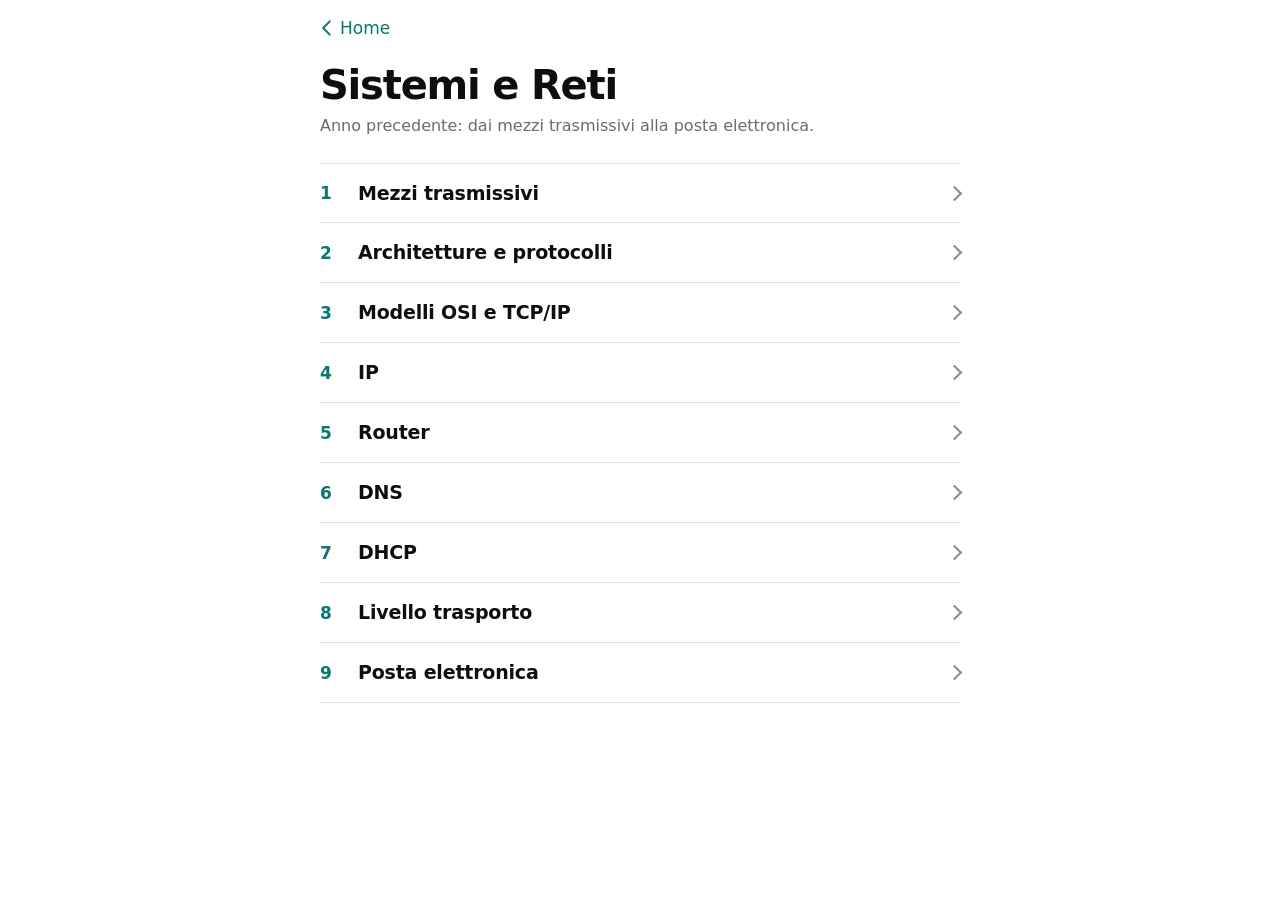
==== commit 51daaede: "Stile da libro di studio: indice dei capitoli, lettura con barra Indice/avanti/indietro, niente card" ====
--- a/docs/anno-precedente/index.html
+++ b/docs/anno-precedente/index.html
@@ -3,8 +3,8 @@
 <head>
 <meta charset="UTF-8">
 <meta name="viewport" content="width=device-width, initial-scale=1, viewport-fit=cover">
-<meta name="theme-color" content="#f4f4f2" media="(prefers-color-scheme: light)">
-<meta name="theme-color" content="#0b0c0e" media="(prefers-color-scheme: dark)">
+<meta name="theme-color" content="#ffffff" media="(prefers-color-scheme: light)">
+<meta name="theme-color" content="#0d0d0e" media="(prefers-color-scheme: dark)">
 <meta name="apple-mobile-web-app-capable" content="yes">
 <meta name="mobile-web-app-capable" content="yes">
 <meta name="apple-mobile-web-app-status-bar-style" content="default">
--- a/docs/assets/style.css
+++ b/docs/assets/style.css
@@ -1,70 +1,71 @@
 /* ==========================================================
    Studio — SAGGIN s.r.l.
-   Pensato per il telefono (iPhone 15, 393 pt) e per l'uso
-   come app dalla schermata Home. Chiaro/scuro automatico.
-   Una sola famiglia di caratteri (quella di sistema), colore
-   d'accento diverso per ogni materia.
+   Look da libro di studio: carta bianca, testo con le grazie,
+   titoli in grassetto, niente card. Una linea colorata a sinistra
+   segna le definizioni; ogni materia ha il suo colore.
+   Indice dei capitoli -> pagina di lettura con barra in alto.
    ========================================================== */
 
 :root {
   color-scheme: light dark;
 
-  --bg: #f4f4f2;
-  --surface: #ffffff;
-  --surface-2: #f0f0ed;
-  --code: #eeeeeb;
-  --line: #dcdcd8;
-  --line-2: #ebebe8;
-  --text: #16181b;
-  --body: #2a2e33;
-  --muted: #5c626a;
-  --dim: #737982;
-
-  --blue: #1f5fd0;
-  --green: #11795a;
-  --amber: #8c5c00;
-  --red: #c23b2c;
-  --purple: #6b4cd0;
-  --teal: #0f766e;
-  --cyan: #0e7490;
-  --coral: #bf4b12;
-  --gray: #6b7280;
+  --bg: #ffffff;
+  --surface: #f6f6f4;
+  --surface-2: #ecece9;
+  --code: #f2f2ef;
+  --line: #e2e2de;
+  --line-2: #ececE8;
+  --text: #0e0e0f;
+  --body: #1d1d1f;
+  --muted: #6a6a70;
+  --dim: #8a8a90;
+
+  --blue: #0b5cd5;
+  --green: #0a7a4f;
+  --amber: #946000;
+  --red: #c6321f;
+  --purple: #6a41d8;
+  --teal: #0a7770;
+  --cyan: #0b7490;
+  --coral: #c24a0e;
+  --gray: #77777e;
 
   --accent: var(--blue);
   --on-accent: #ffffff;
 
-  --r: 14px;
-  --r-s: 10px;
-  --font: -apple-system, BlinkMacSystemFont, "SF Pro Text", "Segoe UI", Roboto, system-ui, sans-serif;
-  --serif: var(--font);
+  --r: 10px;
+  --r-s: 8px;
+  --sans: -apple-system, BlinkMacSystemFont, "SF Pro Text", "Segoe UI", Roboto, system-ui, sans-serif;
+  --font: var(--sans);
+  --serif: ui-serif, "New York", "Iowan Old Style", Charter, Georgia, "Times New Roman", serif;
   --mono: ui-monospace, "SF Mono", Menlo, Consolas, monospace;
-  --bar: color-mix(in srgb, var(--bg) 84%, transparent);
+  --bar: color-mix(in srgb, var(--bg) 88%, transparent);
 }
 
 @media (prefers-color-scheme: dark) {
   :root {
-    --bg: #0b0c0e;
-    --surface: #17191c;
-    --surface-2: #202327;
-    --code: #121417;
-    --line: #34383e;
-    --line-2: #26292e;
-    --text: #f1f2f4;
-    --body: #cfd3d8;
-    --muted: #9ba1a9;
-    --dim: #7c828b;
-
-    --blue: #7fa9f2;
-    --green: #6fcaa6;
-    --amber: #e0b768;
-    --red: #f08b7e;
-    --purple: #b3a2f4;
-    --teal: #6fcdc3;
-    --cyan: #6bc6dd;
-    --coral: #f0a174;
-    --gray: #98a0ab;
-
-    --on-accent: #0b0c0e;
+    --bg: #0d0d0e;
+    --surface: #18181a;
+    --surface-2: #232326;
+    --code: #151517;
+    --line: #2f2f33;
+    --line-2: #232326;
+    --text: #f5f5f6;
+    --body: #dcdce0;
+    --muted: #a0a0a8;
+    --dim: #7e7e86;
+
+    --blue: #7aa7ff;
+    --green: #5fd3a0;
+    --amber: #f0bd62;
+    --red: #ff8a78;
+    --purple: #b8a2ff;
+    --teal: #5fd6cb;
+    --cyan: #62c9e3;
+    --coral: #ffa06c;
+    --gray: #9a9aa3;
+
+    --on-accent: #0d0d0e;
   }
 }
 
@@ -79,7 +80,7 @@
 .coral { --c: var(--coral); }
 .gray { --c: var(--gray); }
 
-/* colore d'accento della materia (classe sul <body>) */
+/* colore della materia (classe sul <body>) */
 .t-reti { --accent: var(--blue); }
 .t-gpoi { --accent: var(--green); }
 .t-storia { --accent: var(--red); }
@@ -97,7 +98,7 @@
 }
 
 body {
-  font: 16px/1.55 var(--font);
+  font: 17px/1.62 var(--serif);
   background: var(--bg);
   color: var(--body);
   min-height: 100vh;
@@ -111,55 +112,99 @@
 }
 
 :focus-visible { outline: 2px solid var(--accent); outline-offset: 2px; }
-button { font-family: inherit; }
+button { font-family: var(--sans); }
 a { color: var(--accent); }
 
-.wrap { max-width: 720px; margin: 0 auto; padding: 0 18px; }
+.wrap { max-width: 680px; margin: 0 auto; padding: 0 20px; }
 
 p, li { color: var(--body); }
-p + p { margin-top: 10px; }
-ul, ol { padding-left: 1.3rem; margin-top: 8px; }
-li { margin-bottom: 5px; }
-strong { font-weight: 650; color: var(--text); }
+p + p { margin-top: 12px; }
+ul, ol { padding-left: 1.3rem; margin-top: 10px; }
+li { margin-bottom: 6px; }
+strong { font-weight: 700; color: var(--text); }
 em { font-style: italic; }
 sub, sup { font-size: .75em; }
-.kw { font-weight: 650; color: var(--text); }
+.kw { font-weight: 700; color: var(--text); }
 
 code {
   font-family: var(--mono);
-  font-size: .86em;
+  font-size: .82em;
   background: var(--code);
-  border-radius: 6px;
-  padding: 1px 6px;
+  border-radius: 5px;
+  padding: 2px 6px;
   color: var(--text);
   overflow-wrap: anywhere;
 }
 
-/* ---------- intestazione pagina ---------- */
-.page-head { padding: 4px 0 14px; }
+/* ---------- testata pagina (indice) ---------- */
+.page-head { padding: 6px 0 10px; }
 .back {
   display: inline-flex;
   align-items: center;
   gap: 2px;
   min-height: 44px;
-  margin-left: -8px;
-  padding: 0 10px 0 4px;
+  margin-left: -6px;
+  padding: 0 12px 0 2px;
   color: var(--accent);
   text-decoration: none;
-  font-size: 17px;
+  font: 500 17px var(--sans);
 }
 .back svg { width: 22px; height: 22px; flex: none; }
 .back:active { opacity: .5; }
 .page-head h1 {
-  font: 800 34px/1.08 var(--font);
-  letter-spacing: -.025em;
-  color: var(--text);
-  margin-top: 2px;
-}
-.page-head .lead { color: var(--muted); font-size: 15px; margin-top: 6px; }
-
-/* ---------- tab capitoli (sticky) ---------- */
-.tabs {
+  font: 800 40px/1.05 var(--sans);
+  letter-spacing: -.03em;
+  color: var(--text);
+  margin-top: 14px;
+}
+.page-head .lead { color: var(--muted); font: 16px/1.45 var(--sans); margin-top: 8px; }
+
+/* ---------- indice dei capitoli ---------- */
+.tabs { margin-top: 16px; counter-reset: cap; }
+.tabs-inner { display: block; max-width: 680px; margin: 0 auto; padding: 0 20px; }
+.tabs button:first-child { border-top: 1px solid var(--line); }
+.tabs button {
+  counter-increment: cap;
+  appearance: none;
+  -webkit-appearance: none;
+  display: flex;
+  align-items: center;
+  gap: 16px;
+  width: 100%;
+  min-height: 60px;
+  padding: 10px 0;
+  background: none;
+  border: 0;
+  border-bottom: 1px solid var(--line);
+  color: var(--text);
+  font: 600 19px/1.3 var(--sans);
+  letter-spacing: -.01em;
+  text-align: left;
+  cursor: pointer;
+}
+.tabs button::before {
+  content: counter(cap);
+  flex: none;
+  width: 22px;
+  color: var(--accent);
+  font: 700 17px var(--sans);
+  font-variant-numeric: tabular-nums;
+}
+.tabs button::after {
+  content: "";
+  flex: none;
+  margin-left: auto;
+  width: 9px;
+  height: 9px;
+  border-top: 2px solid var(--dim);
+  border-right: 2px solid var(--dim);
+  transform: rotate(45deg);
+}
+.tabs button:active { background: var(--surface); }
+
+/* ---------- barra di lettura ---------- */
+.chapbar {
+  display: none;
   position: sticky;
   top: 0;
   z-index: 20;
@@ -168,149 +213,119 @@
   backdrop-filter: saturate(180%) blur(18px);
   border-bottom: 1px solid var(--line);
 }
-.tabs-inner {
+.chapbar-in {
   display: flex;
-  gap: 6px;
-  overflow-x: auto;
-  scrollbar-width: none;
-  -webkit-overflow-scrolling: touch;
-  max-width: 720px;
+  align-items: center;
+  justify-content: space-between;
+  gap: 8px;
+  max-width: 680px;
   margin: 0 auto;
-  padding: 8px 18px;
-  scroll-padding: 0 18px;
-  -webkit-mask-image: linear-gradient(to right, #000 calc(100% - 18px), transparent);
-  mask-image: linear-gradient(to right, #000 calc(100% - 18px), transparent);
-}
-.tabs-inner::-webkit-scrollbar { display: none; }
-.tabs button {
-  flex: none;
+  padding: 0 12px 0 14px;
+  min-height: 52px;
+  font-family: var(--sans);
+}
+.chapbar button {
   appearance: none;
   -webkit-appearance: none;
-  background: transparent;
+  background: none;
   border: 0;
-  border-radius: 999px;
-  color: var(--muted);
-  font: 600 15px var(--font);
-  height: 40px;
-  padding: 0 15px;
-  white-space: nowrap;
   cursor: pointer;
-}
-.tabs button:active { background: var(--surface-2); }
-.tabs button[aria-selected="true"] {
-  background: var(--accent);
-  color: var(--on-accent);
-}
+  color: var(--accent);
+  font: 500 17px var(--sans);
+}
+.cb-index { display: inline-flex; align-items: center; gap: 2px; min-height: 48px; margin-left: -6px; padding: 0 10px 0 0; }
+.cb-index svg, .cb-step svg { width: 22px; height: 22px; }
+.cb-nav { display: flex; align-items: center; gap: 2px; }
+.cb-count { color: var(--muted); font: 500 15px var(--sans); font-variant-numeric: tabular-nums; min-width: 44px; text-align: center; }
+.cb-step { display: grid; place-items: center; width: 44px; height: 48px; }
+.cb-step:disabled { color: var(--line); cursor: default; }
+.cb-step:not(:disabled):active, .cb-index:active { opacity: .5; }
+
+body.reading .chapbar { display: block; }
+body.reading .page-head,
+body.reading .tabs { display: none; }
 
 /* ---------- contenuto ---------- */
-.content { padding-top: 24px; padding-bottom: calc(72px + env(safe-area-inset-bottom)); }
+.content { padding-top: 26px; padding-bottom: calc(80px + env(safe-area-inset-bottom)); }
 .section, .sub-section { display: none; }
-.section { scroll-margin-top: 68px; }
-.section.visible, .sub-section.visible { display: block; }
+body.reading .section.visible { display: block; }
+.sub-section.visible { display: block; }
 
 .chapter-title {
-  font: 800 27px/1.18 var(--font);
+  font: 800 31px/1.12 var(--sans);
+  letter-spacing: -.028em;
+  color: var(--text);
+  margin: 0 0 10px;
+}
+.chapter-lead { color: var(--muted); font: 16.5px/1.5 var(--sans); margin: 0 0 22px; }
+
+.sep {
+  font: 750 22px/1.25 var(--sans);
   letter-spacing: -.02em;
   color: var(--text);
-  margin: 0 0 8px;
-}
-.chapter-lead { color: var(--muted); font-size: 15.5px; margin: 0 0 18px; }
-.chapter-title + .block,
-.chapter-title + .card,
-.chapter-title + .grid2,
-.chapter-title + .grid3,
-.chapter-title + .sub-nav { margin-top: 16px; }
-
-.sep {
-  font: 750 20px/1.25 var(--font);
-  letter-spacing: -.015em;
-  color: var(--text);
-  margin: 32px 0 12px;
+  margin: 40px 0 14px;
+  padding-top: 24px;
+  border-top: 1px solid var(--line);
 }
 .sub-section > .sep:first-child,
-.section > .sep:first-child { margin-top: 4px; }
-
-.sub-nav { display: flex; flex-wrap: wrap; gap: 8px; margin: 18px 0 22px; }
+.section > .sep:first-child { margin-top: 8px; padding-top: 0; border-top: 0; }
+
+/* sotto-sezioni: testo con sottolineatura, a capo se serve */
+.sub-nav { display: flex; flex-wrap: wrap; gap: 4px 22px; margin: 20px 0 26px; border-bottom: 1px solid var(--line); padding-bottom: 2px; }
 .sub-nav button {
   appearance: none;
   -webkit-appearance: none;
-  min-height: 42px;
-  padding: 0 16px;
-  background: var(--surface);
-  border: 1px solid var(--line);
-  border-radius: 999px;
-  color: var(--body);
-  font: 600 14.5px var(--font);
+  min-height: 44px;
+  padding: 0;
+  background: none;
+  border: 0;
+  border-bottom: 3px solid transparent;
+  color: var(--muted);
+  font: 650 16px var(--sans);
   cursor: pointer;
 }
-.sub-nav button:active { background: var(--surface-2); }
-.sub-nav button.on {
-  background: var(--text);
-  border-color: var(--text);
-  color: var(--bg);
-}
+.sub-nav button:active { color: var(--text); }
+.sub-nav button.on { color: var(--text); border-bottom-color: var(--accent); }
 
 /* ---------- blocchi ---------- */
 .block {
-  position: relative;
-  background: var(--surface);
-  border-radius: var(--r);
-  box-shadow: inset 4px 0 0 var(--c, var(--line));
-  padding: 16px 18px 16px 20px;
-  margin-bottom: 12px;
-}
-.btitle { font: 700 17px/1.35 var(--font); letter-spacing: -.01em; color: var(--text); margin-bottom: 6px; }
-.byear { font: 650 13px/1.4 var(--font); color: var(--c, var(--muted)); margin-bottom: 4px; }
-
-.card {
-  background: var(--surface);
-  border-radius: var(--r);
-  padding: 16px 18px;
-  margin-bottom: 12px;
-}
-.card-title {
-  font: 700 17px/1.35 var(--font);
-  color: var(--text);
-  padding-bottom: 10px;
-  margin-bottom: 12px;
-  border-bottom: 1px solid var(--line-2);
-}
-.card .block { background: var(--surface-2); }
-
-.grid2, .grid3 { display: grid; grid-template-columns: 1fr; gap: 12px; margin-bottom: 12px; }
-.grid2 > *, .grid3 > * { margin-bottom: 0; min-width: 0; }
+  border-left: 3px solid var(--c, var(--line));
+  padding: 2px 0 2px 16px;
+  margin: 0 0 26px;
+}
+.btitle { font: 700 18px/1.35 var(--sans); letter-spacing: -.01em; color: var(--text); margin-bottom: 6px; }
+.byear { font: 700 14px/1.4 var(--sans); color: var(--c, var(--muted)); margin-bottom: 2px; }
+
+.card { margin: 0 0 26px; }
+.card-title { font: 700 18px/1.35 var(--sans); color: var(--text); padding-bottom: 8px; margin-bottom: 14px; border-bottom: 1px solid var(--line); }
+.card .block { background: none; }
+
+.grid2, .grid3 { display: grid; grid-template-columns: 1fr; gap: 0; margin-bottom: 0; }
+.grid2 > *, .grid3 > * { min-width: 0; }
 @media (min-width: 620px) {
-  .grid2 { grid-template-columns: 1fr 1fr; }
-  .grid3 { grid-template-columns: repeat(3, 1fr); }
+  .grid2 { grid-template-columns: 1fr 1fr; gap: 0 28px; }
+  .grid3 { grid-template-columns: repeat(3, 1fr); gap: 0 24px; }
 }
 
 .card-small {
-  background: var(--surface);
-  border-radius: var(--r);
-  padding: 16px 18px;
+  border-left: 3px solid var(--c, var(--line));
+  padding: 2px 0 2px 16px;
+  margin: 0 0 26px;
   min-width: 0;
 }
-.card-small .ct { font: 700 16.5px/1.35 var(--font); color: var(--text); margin-bottom: 6px; }
-.card-small p, .card-small li { font-size: 15.5px; }
+.card-small .ct { font: 700 18px/1.35 var(--sans); letter-spacing: -.01em; color: var(--text); margin-bottom: 6px; }
 
 .badge {
-  display: inline-block;
-  font: 650 12.5px/1.4 var(--font);
+  display: block;
+  font: 700 14px/1.4 var(--sans);
   color: var(--c, var(--muted));
-  background: color-mix(in srgb, var(--c, var(--gray)) 14%, var(--surface));
-  padding: 3px 10px;
-  border-radius: 999px;
-  margin-bottom: 8px;
+  margin-bottom: 2px;
 }
 .pill {
   display: inline-block;
-  font: 650 11.5px/1.4 var(--font);
+  font: 700 12.5px/1.4 var(--sans);
   color: var(--c);
-  background: color-mix(in srgb, var(--c) 14%, transparent);
-  padding: 1px 8px;
-  border-radius: 999px;
   margin-left: 6px;
-  vertical-align: 2px;
   white-space: nowrap;
 }
 .pill.imp { --c: var(--red); }
@@ -318,77 +333,76 @@
 .pill.info { --c: var(--blue); }
 
 .highlight {
-  background: color-mix(in srgb, var(--c, var(--accent)) 10%, var(--surface));
-  border-radius: var(--r-s);
-  padding: 13px 16px;
-  margin: 14px 0;
-  font-size: 15.5px;
+  background: color-mix(in srgb, var(--c, var(--accent)) 9%, var(--bg));
+  border-radius: var(--r-s);
+  padding: 14px 16px;
+  margin: 18px 0 26px;
+  font-size: 16.5px;
   color: var(--body);
 }
 
 .link-row {
   display: block;
   text-decoration: none;
-  background: var(--surface);
-  border-radius: var(--r);
-  box-shadow: inset 4px 0 0 var(--accent);
-  padding: 15px 18px 15px 20px;
-  margin-bottom: 18px;
-  color: var(--text);
-}
-.link-row:active { background: var(--surface-2); }
-.link-row b { display: block; font-weight: 650; }
-.link-row span { color: var(--muted); font-size: 15px; }
+  border-left: 3px solid var(--accent);
+  padding: 4px 0 4px 16px;
+  margin-bottom: 26px;
+  color: var(--text);
+}
+.link-row:active { opacity: .6; }
+.link-row b { display: block; font: 700 17px var(--sans); }
+.link-row span { color: var(--muted); font: 15px var(--sans); }
 
 /* ---------- tabelle ---------- */
 .tbl-wrap {
   overflow-x: auto;
   -webkit-overflow-scrolling: touch;
-  border-radius: var(--r-s);
-  background: var(--surface);
-  margin: 12px 0 6px;
-}
-.tbl { width: 100%; border-collapse: collapse; font-size: 14.5px; }
+  border-top: 2px solid var(--text);
+  border-bottom: 1px solid var(--line);
+  margin: 14px 0 26px;
+}
+.tbl { width: 100%; border-collapse: collapse; font: 15px/1.45 var(--sans); }
 .tbl th {
   text-align: left;
-  font: 650 13px var(--font);
-  color: var(--muted);
-  background: var(--surface-2);
-  padding: 10px 12px;
+  font: 700 14px var(--sans);
+  color: var(--text);
+  padding: 10px 12px 10px 0;
+  border-bottom: 1px solid var(--text);
   vertical-align: bottom;
 }
-.tbl td { padding: 10px 12px; border-top: 1px solid var(--line-2); vertical-align: top; color: var(--body); }
-.tbl td:first-child { font-family: var(--mono); font-size: 13px; color: var(--text); overflow-wrap: anywhere; }
-.tbl td.m { font-family: var(--mono); font-size: 13px; color: var(--amber); overflow-wrap: anywhere; }
+.tbl td { padding: 10px 12px 10px 0; border-top: 1px solid var(--line-2); vertical-align: top; color: var(--body); }
+.tbl tr:first-child td { border-top: 0; }
+.tbl td:first-child { font-family: var(--mono); font-size: 13.5px; color: var(--text); overflow-wrap: anywhere; }
+.tbl td.m { font-family: var(--mono); font-size: 13.5px; color: var(--amber); overflow-wrap: anywhere; }
 .tbl td.ok { color: var(--green); }
 .tbl td.warn { color: var(--amber); }
 .tbl td.err { color: var(--red); }
-.tbl td.plain { font-family: var(--font); font-size: 14.5px; color: var(--body); }
+.tbl td.plain { font-family: var(--sans); font-size: 15px; color: var(--body); }
 
 .cmp th[scope="row"] {
   width: 27%;
-  font-weight: 650;
+  font-weight: 700;
   color: var(--muted);
-  background: transparent;
   border-top: 1px solid var(--line-2);
+  border-bottom: 0;
   vertical-align: top;
-  padding: 10px 12px;
-}
-.cmp thead th { box-shadow: inset 0 3px 0 var(--c, var(--line)); color: var(--c, var(--text)); font-size: 14.5px; }
-.cmp td { font-family: var(--font) !important; font-size: 14.5px !important; color: var(--body) !important; }
+  padding: 10px 12px 10px 0;
+}
+.cmp thead th { color: var(--c, var(--text)); font-size: 15px; }
+.cmp td { font-family: var(--sans) !important; font-size: 15px !important; color: var(--body) !important; }
 
 /* ---------- tracce di sessione / codice ---------- */
 .trace {
   background: var(--code);
   border-radius: var(--r-s);
   padding: 14px 16px;
-  margin: 12px 0 14px;
+  margin: 14px 0 22px;
   overflow-x: auto;
   -webkit-overflow-scrolling: touch;
 }
-.trace-label { font: 650 13px var(--font); color: var(--muted); margin-bottom: 8px; }
+.trace-label { font: 700 13.5px var(--sans); color: var(--muted); margin-bottom: 8px; }
 .trace pre, pre.mono {
-  font: 12.5px/1.8 var(--mono);
+  font: 13px/1.8 var(--mono);
   white-space: pre;
   min-width: max-content;
   color: var(--text);
@@ -397,7 +411,7 @@
   background: var(--code);
   border-radius: var(--r-s);
   padding: 12px 14px;
-  margin: 10px 0;
+  margin: 12px 0;
   overflow-x: auto;
   min-width: 0;
 }
@@ -414,7 +428,7 @@
   background: var(--surface);
   border-radius: var(--r-s);
   padding: 12px 10px 12px 8px;
-  margin: 12px 0 14px;
+  margin: 14px 0 20px;
 }
 .hdr-ruler { display: flex; margin-left: 22px; font: 10.5px var(--mono); color: var(--dim); margin-bottom: 4px; }
 .hdr-ruler span { flex: 1; text-align: left; padding-left: 2px; }
@@ -427,27 +441,28 @@
   min-width: 0;
   padding: 6px 2px;
   text-align: center;
-  font: 600 10.5px/1.25 var(--font);
+  font: 600 10.5px/1.25 var(--sans);
   color: var(--c, var(--text));
   border-right: 1px solid var(--line);
   border-bottom: 1px solid var(--line);
   overflow-wrap: anywhere;
-  background: var(--surface);
-}
-.hdr-f small { display: block; font: 400 9.5px/1.2 var(--font); color: var(--dim); margin-top: 1px; }
+  background: var(--bg);
+}
+.hdr-f small { display: block; font: 400 9.5px/1.2 var(--sans); color: var(--dim); margin-top: 1px; }
 .hdr-f.opt { font-weight: 500; color: var(--muted); background: var(--surface-2); }
-.hdr-note { font-size: 13px; color: var(--muted); margin-top: 8px; }
+.hdr-note { font: 13.5px var(--sans); color: var(--muted); margin-top: 8px; }
 
 /* ---------- esercizi e risposte (Inglese) ---------- */
 .ch { color: var(--amber); font-weight: 700; }
-.ex { border-radius: var(--r-s); background: var(--surface); margin: 0 0 10px; overflow: hidden; }
-.ex-d, .ex-r { padding: 11px 14px; font-size: 15.5px; line-height: 1.55; }
-.ex-d { border-bottom: 1px solid var(--line-2); color: var(--muted); }
+.ex { border-radius: var(--r-s); background: var(--surface); margin: 0 0 12px; overflow: hidden; }
+.ex-d, .ex-r { padding: 12px 14px; font-size: 16.5px; line-height: 1.55; }
+.ex-d { border-bottom: 1px solid var(--line); color: var(--muted); }
 .ex-r { color: var(--text); }
-.ex .tag { display: inline-block; min-width: 72px; margin-right: 8px; font: 650 12px var(--font); color: var(--dim); }
-.block .ex { margin-top: 8px; background: var(--surface-2); }
-
-details { border-radius: var(--r-s); background: var(--surface); margin: 0 0 8px; padding: 0 16px; }
+.ex .tag { display: inline-block; min-width: 72px; margin-right: 8px; font: 700 12.5px var(--sans); color: var(--dim); }
+.block .ex { margin-top: 10px; }
+
+details { border-bottom: 1px solid var(--line); margin: 0; }
+details:first-of-type { border-top: 1px solid var(--line); }
 summary {
   cursor: pointer;
   list-style: none;
@@ -455,119 +470,107 @@
   align-items: center;
   justify-content: space-between;
   gap: 12px;
-  min-height: 48px;
+  min-height: 56px;
   padding: 10px 0;
-  font-weight: 650;
-  color: var(--text);
-  font-size: 15.5px;
+  font: 650 17px/1.4 var(--sans);
+  color: var(--text);
 }
 summary::-webkit-details-marker { display: none; }
 summary::after {
   content: "";
   flex: none;
-  width: 8px;
-  height: 8px;
+  width: 9px;
+  height: 9px;
   border-right: 2px solid var(--dim);
   border-bottom: 2px solid var(--dim);
   transform: rotate(45deg) translate(-2px, -2px);
-  transition: transform .2s ease;
+  transition: transform .18s ease;
 }
 details[open] summary::after { transform: rotate(-135deg) translate(-2px, -2px); }
-details[open] summary { border-bottom: 1px solid var(--line-2); margin-bottom: 10px; }
-details .ans { font-size: 15.5px; color: var(--text); margin: 0 0 4px; }
+details[open] summary { margin-bottom: 2px; }
+details .ans { font-size: 17px; color: var(--text); margin: 0 0 6px; }
 details .ans b { color: var(--green); }
-details .note { font-size: 14px; color: var(--muted); margin: 0 0 12px; }
+details .note { font: 14.5px/1.5 var(--sans); color: var(--muted); margin: 0 0 16px; }
 
 /* ==========================================================
    Home
    ========================================================== */
-.masthead {
-  padding: 16px 0 0;
-  font: 650 15px var(--font);
-  color: var(--muted);
-}
+.masthead { padding: 18px 0 0; font: 600 15px var(--sans); color: var(--muted); }
 .home-title {
-  font: 800 42px/1.05 var(--font);
-  letter-spacing: -.03em;
-  color: var(--text);
-  margin: 18px 0 4px;
-}
-.home-sub { color: var(--muted); font-size: 16px; }
-.group-label { font: 650 14px var(--font); color: var(--muted); margin: 32px 0 10px 4px; }
-
-.list { background: var(--surface); border-radius: var(--r); overflow: hidden; }
+  font: 800 48px/1.02 var(--sans);
+  letter-spacing: -.035em;
+  color: var(--text);
+  margin: 26px 0 6px;
+}
+.home-sub { color: var(--muted); font: 17px var(--sans); }
+.group-label { font: 700 14px var(--sans); color: var(--muted); margin: 38px 0 4px; }
+
+.list { border-top: 1px solid var(--line); }
 .subject {
   display: flex;
   align-items: center;
   gap: 14px;
-  min-height: 72px;
+  min-height: 76px;
   text-decoration: none;
   color: inherit;
-  padding: 14px 16px;
-  position: relative;
-}
-.subject + .subject::before {
+  padding: 14px 0;
+  border-bottom: 1px solid var(--line);
+}
+.subject:active { background: var(--surface); }
+.subject::before {
   content: "";
-  position: absolute;
-  top: 0;
-  left: 74px;
-  right: 0;
-  border-top: 1px solid var(--line-2);
-}
-.subject:active { background: var(--surface-2); }
-.mono-tile {
   flex: none;
-  width: 46px;
-  height: 46px;
-  display: grid;
-  place-items: center;
-  border-radius: 13px;
-  font: 800 16px var(--font);
-  letter-spacing: -.02em;
-  color: var(--c);
-  background: color-mix(in srgb, var(--c) 15%, var(--surface));
+  align-self: stretch;
+  width: 4px;
+  border-radius: 2px;
+  background: var(--c);
 }
 .subject-main { flex: 1; min-width: 0; }
-.subject h2 { font: 700 18px/1.25 var(--font); color: var(--text); letter-spacing: -.01em; }
-.subject p { color: var(--muted); font-size: 14px; line-height: 1.4; margin-top: 2px; }
-.subject svg { width: 18px; height: 18px; flex: none; color: var(--dim); }
+.subject h2 { font: 750 22px/1.2 var(--sans); color: var(--text); letter-spacing: -.02em; }
+.subject p { color: var(--muted); font: 14.5px/1.4 var(--sans); margin-top: 3px; }
+.subject::after {
+  content: "";
+  flex: none;
+  width: 9px;
+  height: 9px;
+  border-top: 2px solid var(--dim);
+  border-right: 2px solid var(--dim);
+  transform: rotate(45deg);
+  margin-right: 4px;
+}
 
 .past {
   display: flex;
   align-items: center;
-  justify-content: center;
-  gap: 10px;
-  min-height: 52px;
-  margin-top: 14px;
-  padding: 0 18px;
-  border: 1.5px solid var(--line);
-  border-radius: var(--r);
-  color: var(--text);
-  font: 650 16px var(--font);
+  gap: 12px;
+  min-height: 60px;
+  padding: 0;
+  border-bottom: 1px solid var(--line);
+  color: var(--teal);
+  font: 650 17px var(--sans);
   text-decoration: none;
 }
-.past:active { background: var(--surface-2); }
-.past svg { width: 20px; height: 20px; flex: none; color: var(--teal); }
-
-.soon { list-style: none; padding: 0; margin: 0; background: var(--surface); border-radius: var(--r); overflow: hidden; }
+.past:active { background: var(--surface); }
+.past svg { width: 22px; height: 22px; flex: none; }
+
+.soon { list-style: none; padding: 0; margin: 0; border-top: 1px solid var(--line); }
 .soon li {
   display: flex;
   justify-content: space-between;
   align-items: center;
   gap: 16px;
   min-height: 52px;
-  padding: 0 16px;
   margin: 0;
-}
-.soon li + li { border-top: 1px solid var(--line-2); }
-.soon .n { font: 600 16.5px var(--font); color: var(--muted); }
-.soon .d { font-size: 14px; color: var(--dim); text-align: right; }
+  border-bottom: 1px solid var(--line);
+}
+.soon .n { font: 600 18px var(--sans); color: var(--muted); }
+.soon .d { font: 14px var(--sans); color: var(--dim); text-align: right; }
 
 .site-foot {
-  margin-top: 48px;
-  padding: 0 0 calc(28px + env(safe-area-inset-bottom));
+  margin-top: 56px;
+  padding: 0 0 calc(30px + env(safe-area-inset-bottom));
   color: var(--dim);
-  font-size: 13px;
+  font: 13px var(--sans);
   display: flex;
   justify-content: space-between;
   gap: 12px;
@@ -632,7 +635,7 @@
 .seq-head .b { color: var(--green); }
 .msg {
   width: 82%;
-  background: var(--surface);
+  background: var(--bg);
   box-shadow: inset 4px 0 0 var(--c, var(--gray));
   border-radius: var(--r-s);
   padding: 8px 12px 8px 14px;
@@ -663,7 +666,7 @@
 .hs h5 { font: 600 13px var(--font); color: var(--muted); margin: 12px 0 4px; }
 .hs pre.mono { margin: 0; }
 .hosts { display: flex; justify-content: space-between; gap: 8px; margin: 12px 0; }
-.host { flex: 1; text-align: center; font: 600 13px/1.3 var(--font); padding: 8px 6px; border-radius: var(--r-s); color: var(--c); background: var(--surface); }
+.host { flex: 1; text-align: center; font: 600 13px/1.3 var(--font); padding: 8px 6px; border-radius: var(--r-s); color: var(--c); background: var(--bg); }
 .state {
   display: inline-block;
   font: 600 11.5px var(--mono);
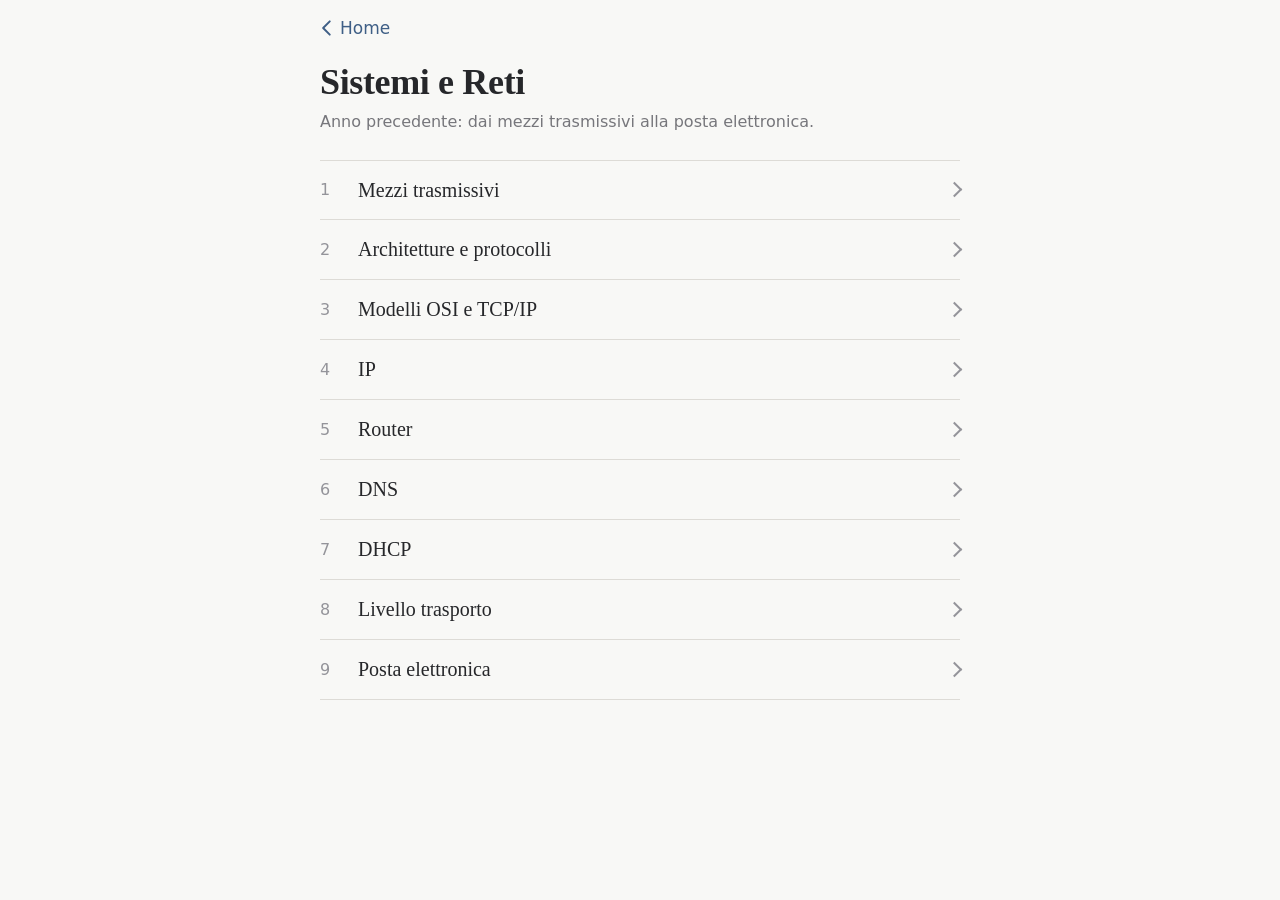
==== commit 844fe706: "Stile più sobrio: colori spenti, titoli serif, dark grigio morbido (non nero), filetti al posto dell" ====
--- a/docs/anno-precedente/index.html
+++ b/docs/anno-precedente/index.html
@@ -3,8 +3,8 @@
 <head>
 <meta charset="UTF-8">
 <meta name="viewport" content="width=device-width, initial-scale=1, viewport-fit=cover">
-<meta name="theme-color" content="#ffffff" media="(prefers-color-scheme: light)">
-<meta name="theme-color" content="#0d0d0e" media="(prefers-color-scheme: dark)">
+<meta name="theme-color" content="#f8f8f6" media="(prefers-color-scheme: light)">
+<meta name="theme-color" content="#25272b" media="(prefers-color-scheme: dark)">
 <meta name="apple-mobile-web-app-capable" content="yes">
 <meta name="mobile-web-app-capable" content="yes">
 <meta name="apple-mobile-web-app-status-bar-style" content="default">
--- a/docs/assets/style.css
+++ b/docs/assets/style.css
@@ -9,63 +9,64 @@
 :root {
   color-scheme: light dark;
 
-  --bg: #ffffff;
-  --surface: #f6f6f4;
-  --surface-2: #ecece9;
-  --code: #f2f2ef;
-  --line: #e2e2de;
-  --line-2: #ececE8;
-  --text: #0e0e0f;
-  --body: #1d1d1f;
-  --muted: #6a6a70;
-  --dim: #8a8a90;
-
-  --blue: #0b5cd5;
-  --green: #0a7a4f;
-  --amber: #946000;
-  --red: #c6321f;
-  --purple: #6a41d8;
-  --teal: #0a7770;
-  --cyan: #0b7490;
-  --coral: #c24a0e;
-  --gray: #77777e;
-
-  --accent: var(--blue);
+  --bg: #f8f8f6;
+  --surface: #f0efec;
+  --surface-2: #e8e7e3;
+  --code: #efeeea;
+  --line: #dddbd6;
+  --line-2: #e8e6e2;
+  --text: #26272a;
+  --body: #34353a;
+  --muted: #76767b;
+  --dim: #94949a;
+
+  --blue: #4f729c;
+  --green: #5f8566;
+  --amber: #a07b3c;
+  --red: #b0594f;
+  --purple: #7d6c9c;
+  --teal: #55908c;
+  --cyan: #548ca0;
+  --coral: #b2704a;
+  --gray: #86868c;
+
+  --accent: #3f5f86;
   --on-accent: #ffffff;
 
-  --r: 10px;
-  --r-s: 8px;
+  --r: 8px;
+  --r-s: 6px;
   --sans: -apple-system, BlinkMacSystemFont, "SF Pro Text", "Segoe UI", Roboto, system-ui, sans-serif;
   --font: var(--sans);
   --serif: ui-serif, "New York", "Iowan Old Style", Charter, Georgia, "Times New Roman", serif;
   --mono: ui-monospace, "SF Mono", Menlo, Consolas, monospace;
-  --bar: color-mix(in srgb, var(--bg) 88%, transparent);
+  --bar: color-mix(in srgb, var(--bg) 90%, transparent);
 }
 
 @media (prefers-color-scheme: dark) {
   :root {
-    --bg: #0d0d0e;
-    --surface: #18181a;
-    --surface-2: #232326;
-    --code: #151517;
-    --line: #2f2f33;
-    --line-2: #232326;
-    --text: #f5f5f6;
-    --body: #dcdce0;
-    --muted: #a0a0a8;
-    --dim: #7e7e86;
-
-    --blue: #7aa7ff;
-    --green: #5fd3a0;
-    --amber: #f0bd62;
-    --red: #ff8a78;
-    --purple: #b8a2ff;
-    --teal: #5fd6cb;
-    --cyan: #62c9e3;
-    --coral: #ffa06c;
-    --gray: #9a9aa3;
-
-    --on-accent: #0d0d0e;
+    --bg: #25272b;
+    --surface: #2d3035;
+    --surface-2: #373a40;
+    --code: #2a2d31;
+    --line: #3e4147;
+    --line-2: #33363b;
+    --text: #ebe9e4;
+    --body: #d5d3cd;
+    --muted: #9c9ca2;
+    --dim: #7c7c83;
+
+    --blue: #8aa9d0;
+    --green: #8fb596;
+    --amber: #cfae70;
+    --red: #d28b82;
+    --purple: #ab9bcb;
+    --teal: #86bdb8;
+    --cyan: #82b8cc;
+    --coral: #d39a78;
+    --gray: #9a9aa1;
+
+    --accent: #9db8da;
+    --on-accent: #25272b;
   }
 }
 
@@ -80,12 +81,6 @@
 .coral { --c: var(--coral); }
 .gray { --c: var(--gray); }
 
-/* colore della materia (classe sul <body>) */
-.t-reti { --accent: var(--blue); }
-.t-gpoi { --accent: var(--green); }
-.t-storia { --accent: var(--red); }
-.t-inglese { --accent: var(--purple); }
-.t-prec { --accent: var(--teal); }
 
 /* ---------- base ---------- */
 * { box-sizing: border-box; margin: 0; padding: 0; }
@@ -152,10 +147,10 @@
 .back svg { width: 22px; height: 22px; flex: none; }
 .back:active { opacity: .5; }
 .page-head h1 {
-  font: 800 40px/1.05 var(--sans);
-  letter-spacing: -.03em;
-  color: var(--text);
-  margin-top: 14px;
+  font: 600 36px/1.12 var(--serif);
+  letter-spacing: -.01em;
+  color: var(--text);
+  margin-top: 12px;
 }
 .page-head .lead { color: var(--muted); font: 16px/1.45 var(--sans); margin-top: 8px; }
 
@@ -177,8 +172,7 @@
   border: 0;
   border-bottom: 1px solid var(--line);
   color: var(--text);
-  font: 600 19px/1.3 var(--sans);
-  letter-spacing: -.01em;
+  font: 500 20px/1.3 var(--serif);
   text-align: left;
   cursor: pointer;
 }
@@ -186,8 +180,8 @@
   content: counter(cap);
   flex: none;
   width: 22px;
-  color: var(--accent);
-  font: 700 17px var(--sans);
+  color: var(--dim);
+  font: 400 16px var(--sans);
   font-variant-numeric: tabular-nums;
 }
 .tabs button::after {
@@ -252,16 +246,16 @@
 .sub-section.visible { display: block; }
 
 .chapter-title {
-  font: 800 31px/1.12 var(--sans);
-  letter-spacing: -.028em;
+  font: 600 29px/1.2 var(--serif);
+  letter-spacing: -.01em;
   color: var(--text);
   margin: 0 0 10px;
 }
 .chapter-lead { color: var(--muted); font: 16.5px/1.5 var(--sans); margin: 0 0 22px; }
 
 .sep {
-  font: 750 22px/1.25 var(--sans);
-  letter-spacing: -.02em;
+  font: 600 22px/1.28 var(--serif);
+  letter-spacing: 0;
   color: var(--text);
   margin: 40px 0 14px;
   padding-top: 24px;
@@ -279,25 +273,25 @@
   padding: 0;
   background: none;
   border: 0;
-  border-bottom: 3px solid transparent;
+  border-bottom: 2px solid transparent;
   color: var(--muted);
-  font: 650 16px var(--sans);
+  font: 500 16px var(--sans);
   cursor: pointer;
 }
 .sub-nav button:active { color: var(--text); }
-.sub-nav button.on { color: var(--text); border-bottom-color: var(--accent); }
+.sub-nav button.on { color: var(--text); border-bottom-color: var(--text); }
 
 /* ---------- blocchi ---------- */
 .block {
-  border-left: 3px solid var(--c, var(--line));
-  padding: 2px 0 2px 16px;
-  margin: 0 0 26px;
-}
-.btitle { font: 700 18px/1.35 var(--sans); letter-spacing: -.01em; color: var(--text); margin-bottom: 6px; }
-.byear { font: 700 14px/1.4 var(--sans); color: var(--c, var(--muted)); margin-bottom: 2px; }
+  border-top: 2px solid color-mix(in srgb, var(--c, var(--line)) 55%, var(--bg));
+  padding: 12px 0 0;
+  margin: 0 0 30px;
+}
+.btitle { font: 650 17px/1.35 var(--sans); color: var(--text); margin-bottom: 6px; }
+.byear { font: 600 13.5px/1.4 var(--sans); color: var(--c, var(--muted)); margin-bottom: 2px; }
 
 .card { margin: 0 0 26px; }
-.card-title { font: 700 18px/1.35 var(--sans); color: var(--text); padding-bottom: 8px; margin-bottom: 14px; border-bottom: 1px solid var(--line); }
+.card-title { font: 650 17px/1.35 var(--sans); color: var(--text); padding-bottom: 8px; margin-bottom: 14px; border-bottom: 1px solid var(--line); }
 .card .block { background: none; }
 
 .grid2, .grid3 { display: grid; grid-template-columns: 1fr; gap: 0; margin-bottom: 0; }
@@ -308,16 +302,16 @@
 }
 
 .card-small {
-  border-left: 3px solid var(--c, var(--line));
-  padding: 2px 0 2px 16px;
-  margin: 0 0 26px;
+  border-top: 2px solid color-mix(in srgb, var(--c, var(--line)) 55%, var(--bg));
+  padding: 12px 0 0;
+  margin: 0 0 30px;
   min-width: 0;
 }
-.card-small .ct { font: 700 18px/1.35 var(--sans); letter-spacing: -.01em; color: var(--text); margin-bottom: 6px; }
+.card-small .ct { font: 650 17px/1.35 var(--sans); color: var(--text); margin-bottom: 6px; }
 
 .badge {
   display: block;
-  font: 700 14px/1.4 var(--sans);
+  font: 600 13.5px/1.4 var(--sans);
   color: var(--c, var(--muted));
   margin-bottom: 2px;
 }
@@ -333,7 +327,7 @@
 .pill.info { --c: var(--blue); }
 
 .highlight {
-  background: color-mix(in srgb, var(--c, var(--accent)) 9%, var(--bg));
+  background: var(--surface);
   border-radius: var(--r-s);
   padding: 14px 16px;
   margin: 18px 0 26px;
@@ -344,8 +338,8 @@
 .link-row {
   display: block;
   text-decoration: none;
-  border-left: 3px solid var(--accent);
-  padding: 4px 0 4px 16px;
+  border-top: 2px solid var(--line);
+  padding: 12px 0 0;
   margin-bottom: 26px;
   color: var(--text);
 }
@@ -357,7 +351,7 @@
 .tbl-wrap {
   overflow-x: auto;
   -webkit-overflow-scrolling: touch;
-  border-top: 2px solid var(--text);
+  border-top: 1px solid var(--text);
   border-bottom: 1px solid var(--line);
   margin: 14px 0 26px;
 }
@@ -472,7 +466,7 @@
   gap: 12px;
   min-height: 56px;
   padding: 10px 0;
-  font: 650 17px/1.4 var(--sans);
+  font: 500 17px/1.4 var(--sans);
   color: var(--text);
 }
 summary::-webkit-details-marker { display: none; }
@@ -497,10 +491,10 @@
    ========================================================== */
 .masthead { padding: 18px 0 0; font: 600 15px var(--sans); color: var(--muted); }
 .home-title {
-  font: 800 48px/1.02 var(--sans);
-  letter-spacing: -.035em;
-  color: var(--text);
-  margin: 26px 0 6px;
+  font: 600 46px/1.05 var(--serif);
+  letter-spacing: -.015em;
+  color: var(--text);
+  margin: 28px 0 6px;
 }
 .home-sub { color: var(--muted); font: 17px var(--sans); }
 .group-label { font: 700 14px var(--sans); color: var(--muted); margin: 38px 0 4px; }
@@ -517,16 +511,8 @@
   border-bottom: 1px solid var(--line);
 }
 .subject:active { background: var(--surface); }
-.subject::before {
-  content: "";
-  flex: none;
-  align-self: stretch;
-  width: 4px;
-  border-radius: 2px;
-  background: var(--c);
-}
 .subject-main { flex: 1; min-width: 0; }
-.subject h2 { font: 750 22px/1.2 var(--sans); color: var(--text); letter-spacing: -.02em; }
+.subject h2 { font: 600 23px/1.2 var(--serif); color: var(--text); }
 .subject p { color: var(--muted); font: 14.5px/1.4 var(--sans); margin-top: 3px; }
 .subject::after {
   content: "";
@@ -546,8 +532,8 @@
   min-height: 60px;
   padding: 0;
   border-bottom: 1px solid var(--line);
-  color: var(--teal);
-  font: 650 17px var(--sans);
+  color: var(--accent);
+  font: 500 17px var(--sans);
   text-decoration: none;
 }
 .past:active { background: var(--surface); }
@@ -563,7 +549,7 @@
   margin: 0;
   border-bottom: 1px solid var(--line);
 }
-.soon .n { font: 600 18px var(--sans); color: var(--muted); }
+.soon .n { font: 500 19px var(--serif); color: var(--muted); }
 .soon .d { font: 14px var(--sans); color: var(--dim); text-align: right; }
 
 .site-foot {
